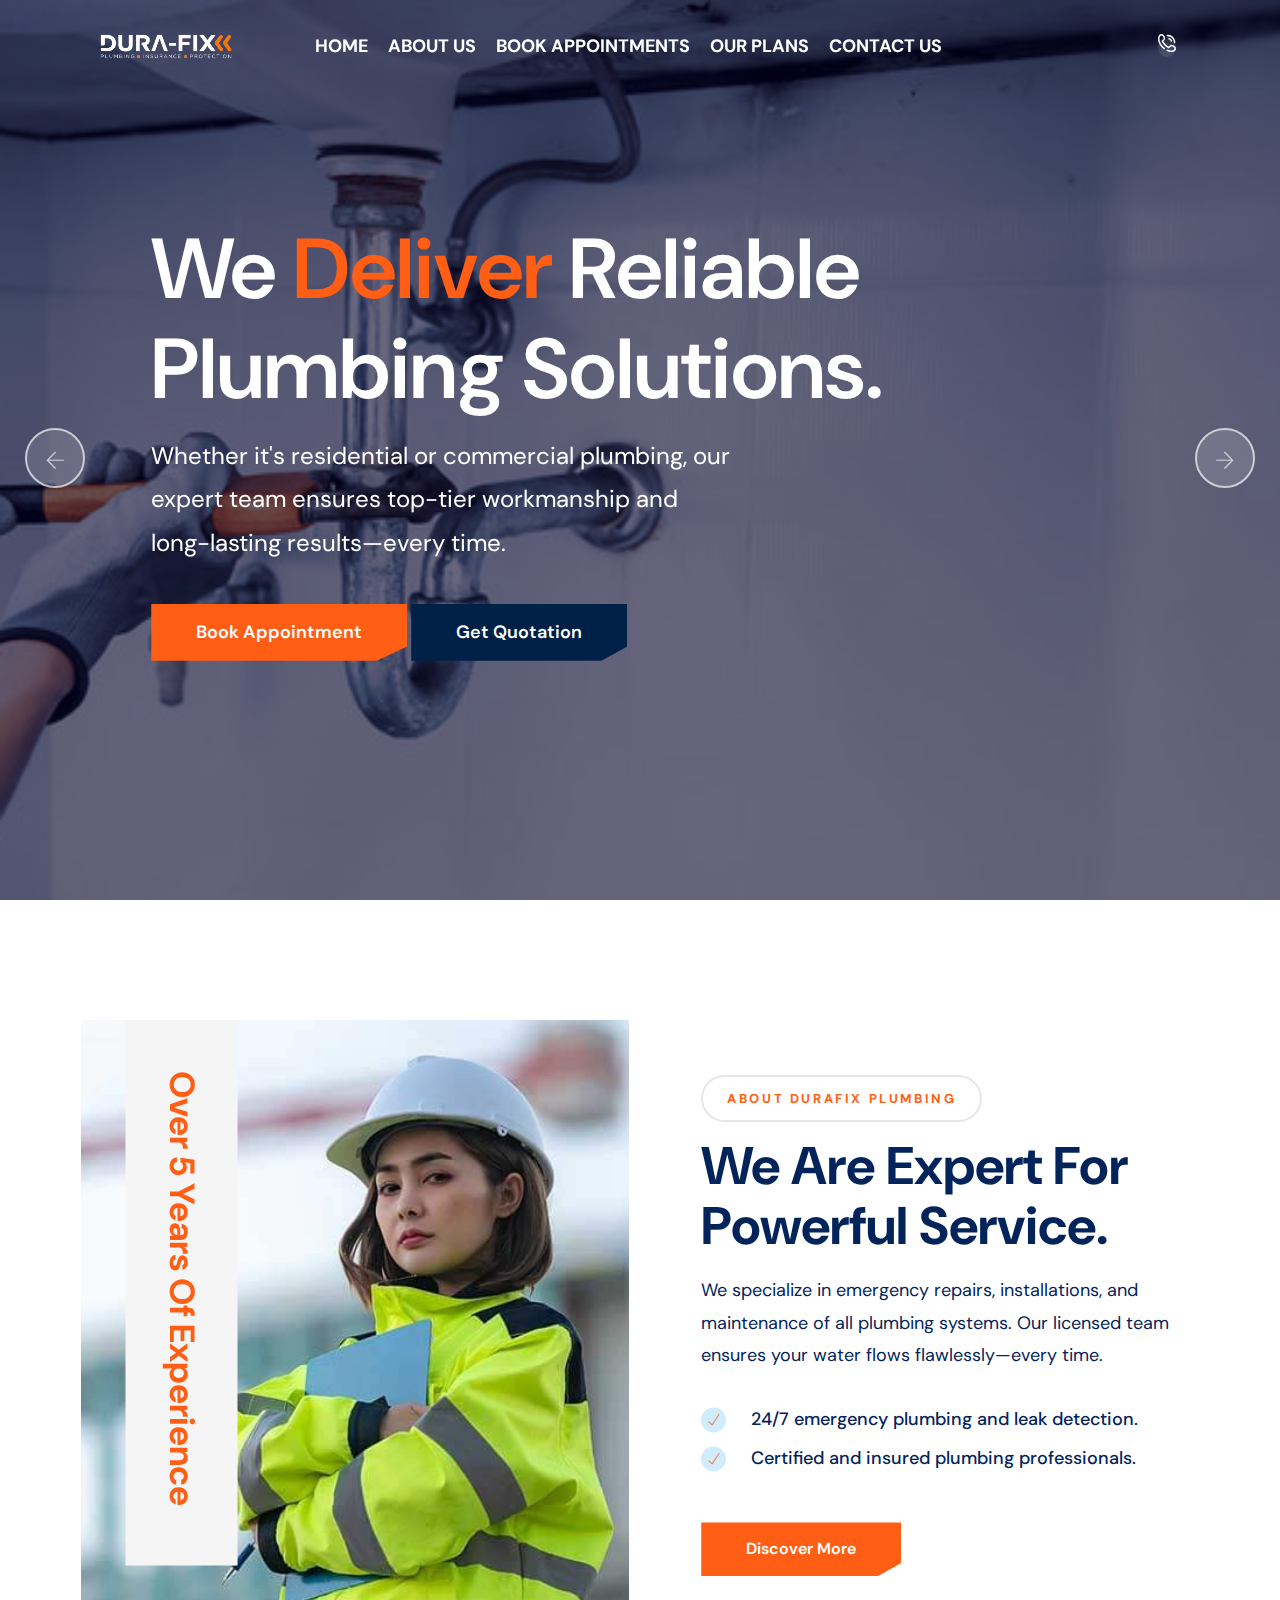
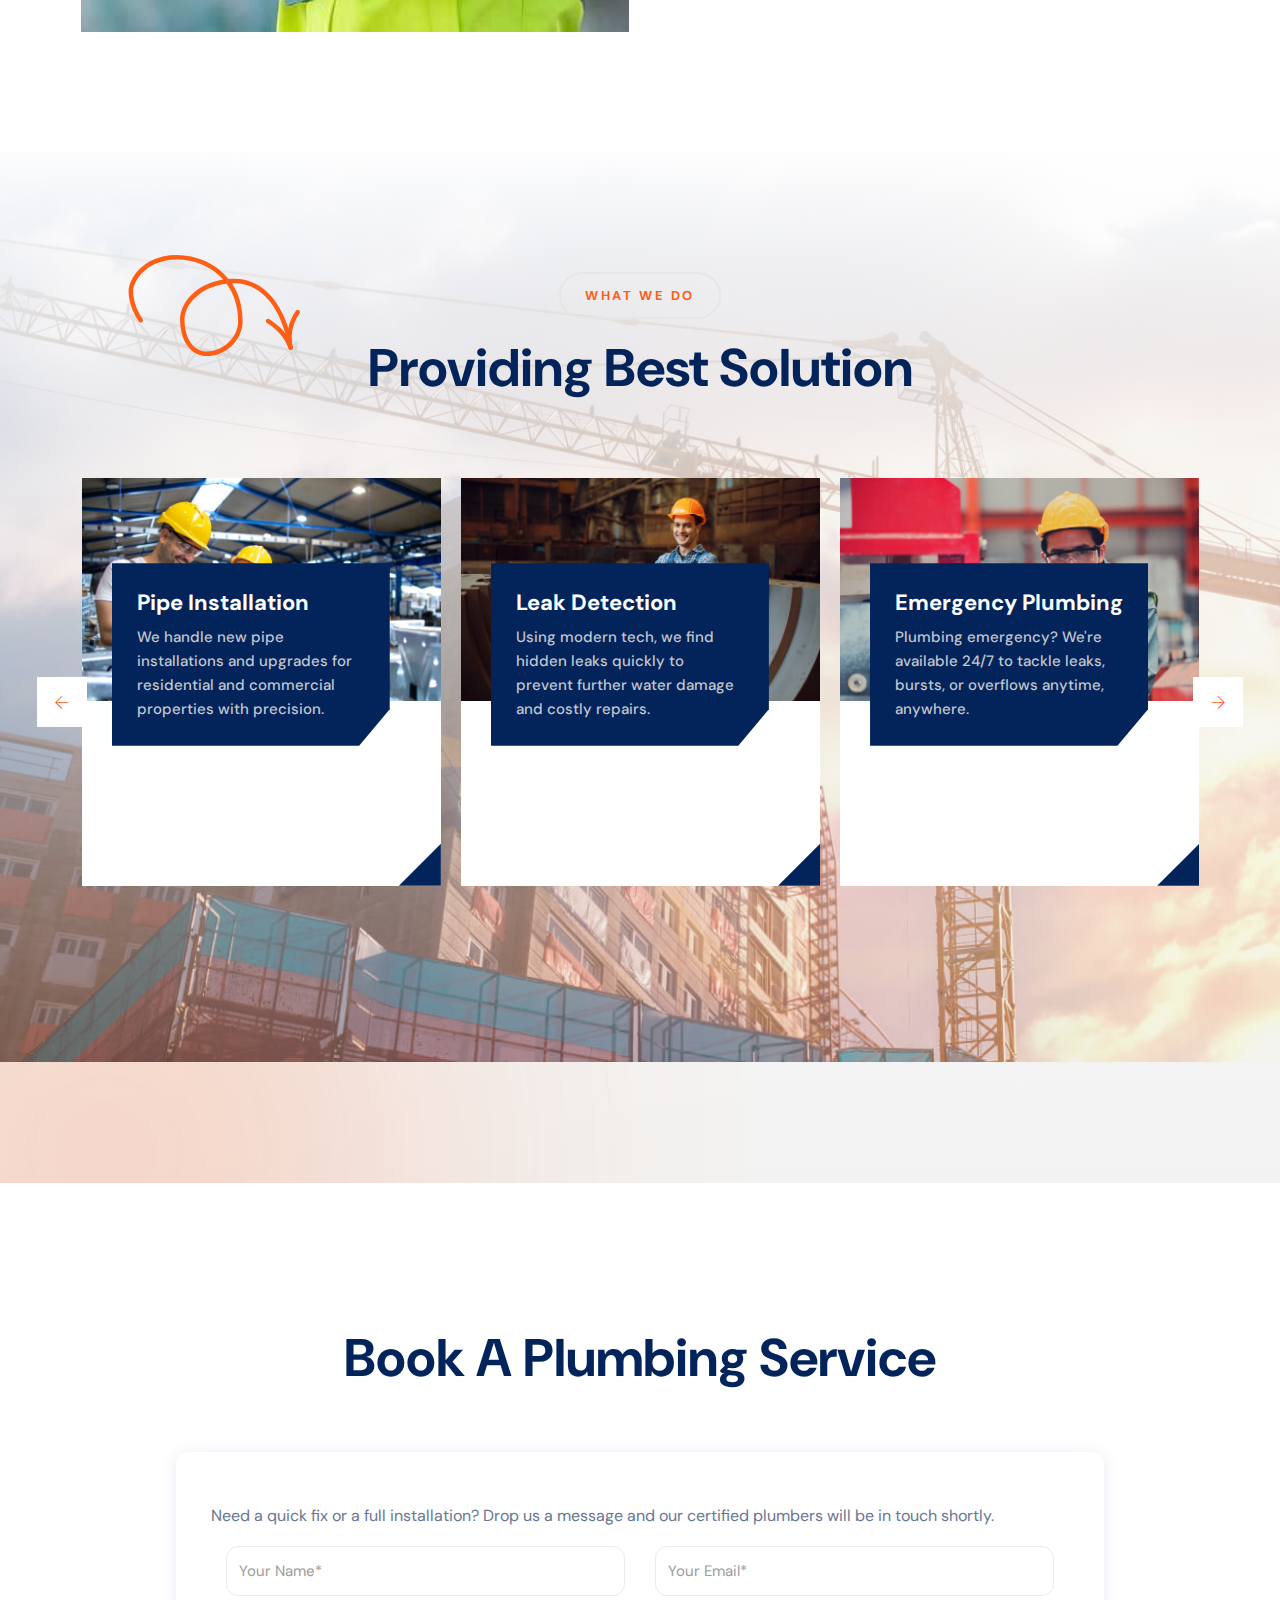
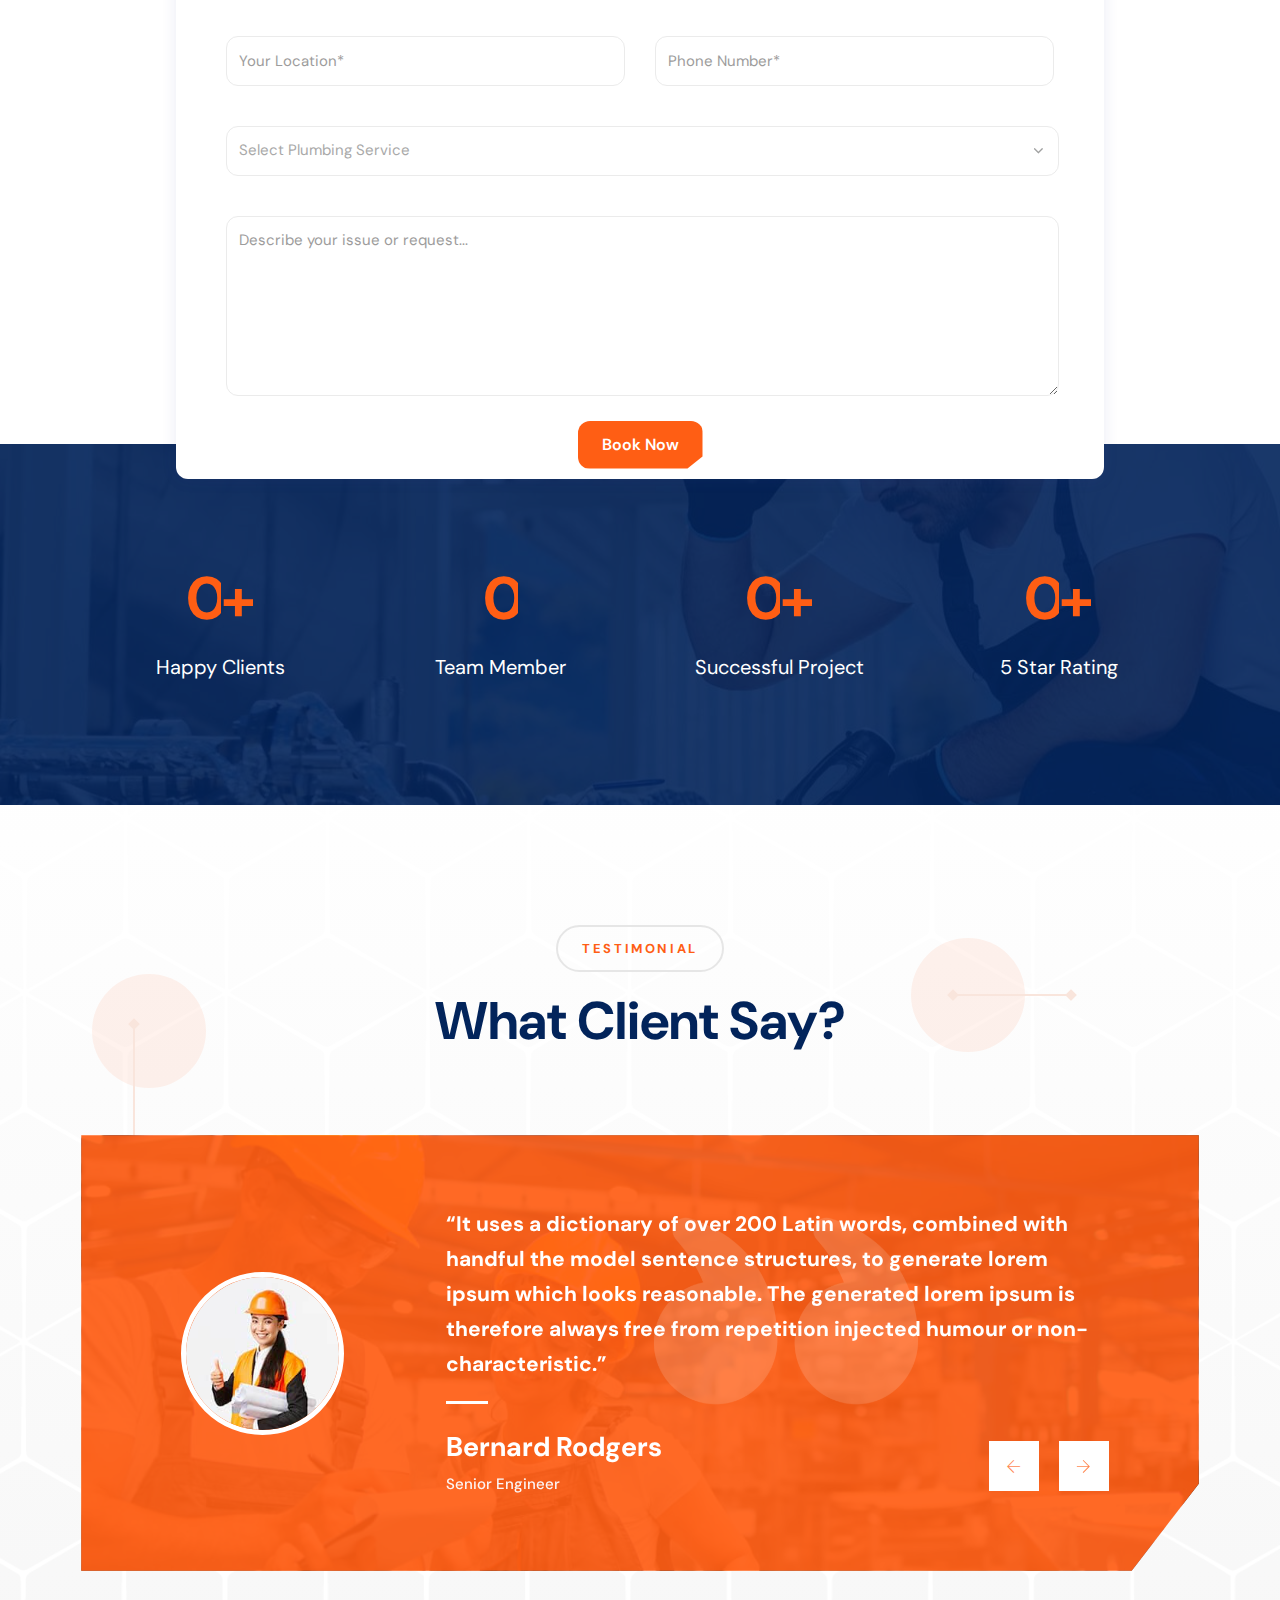
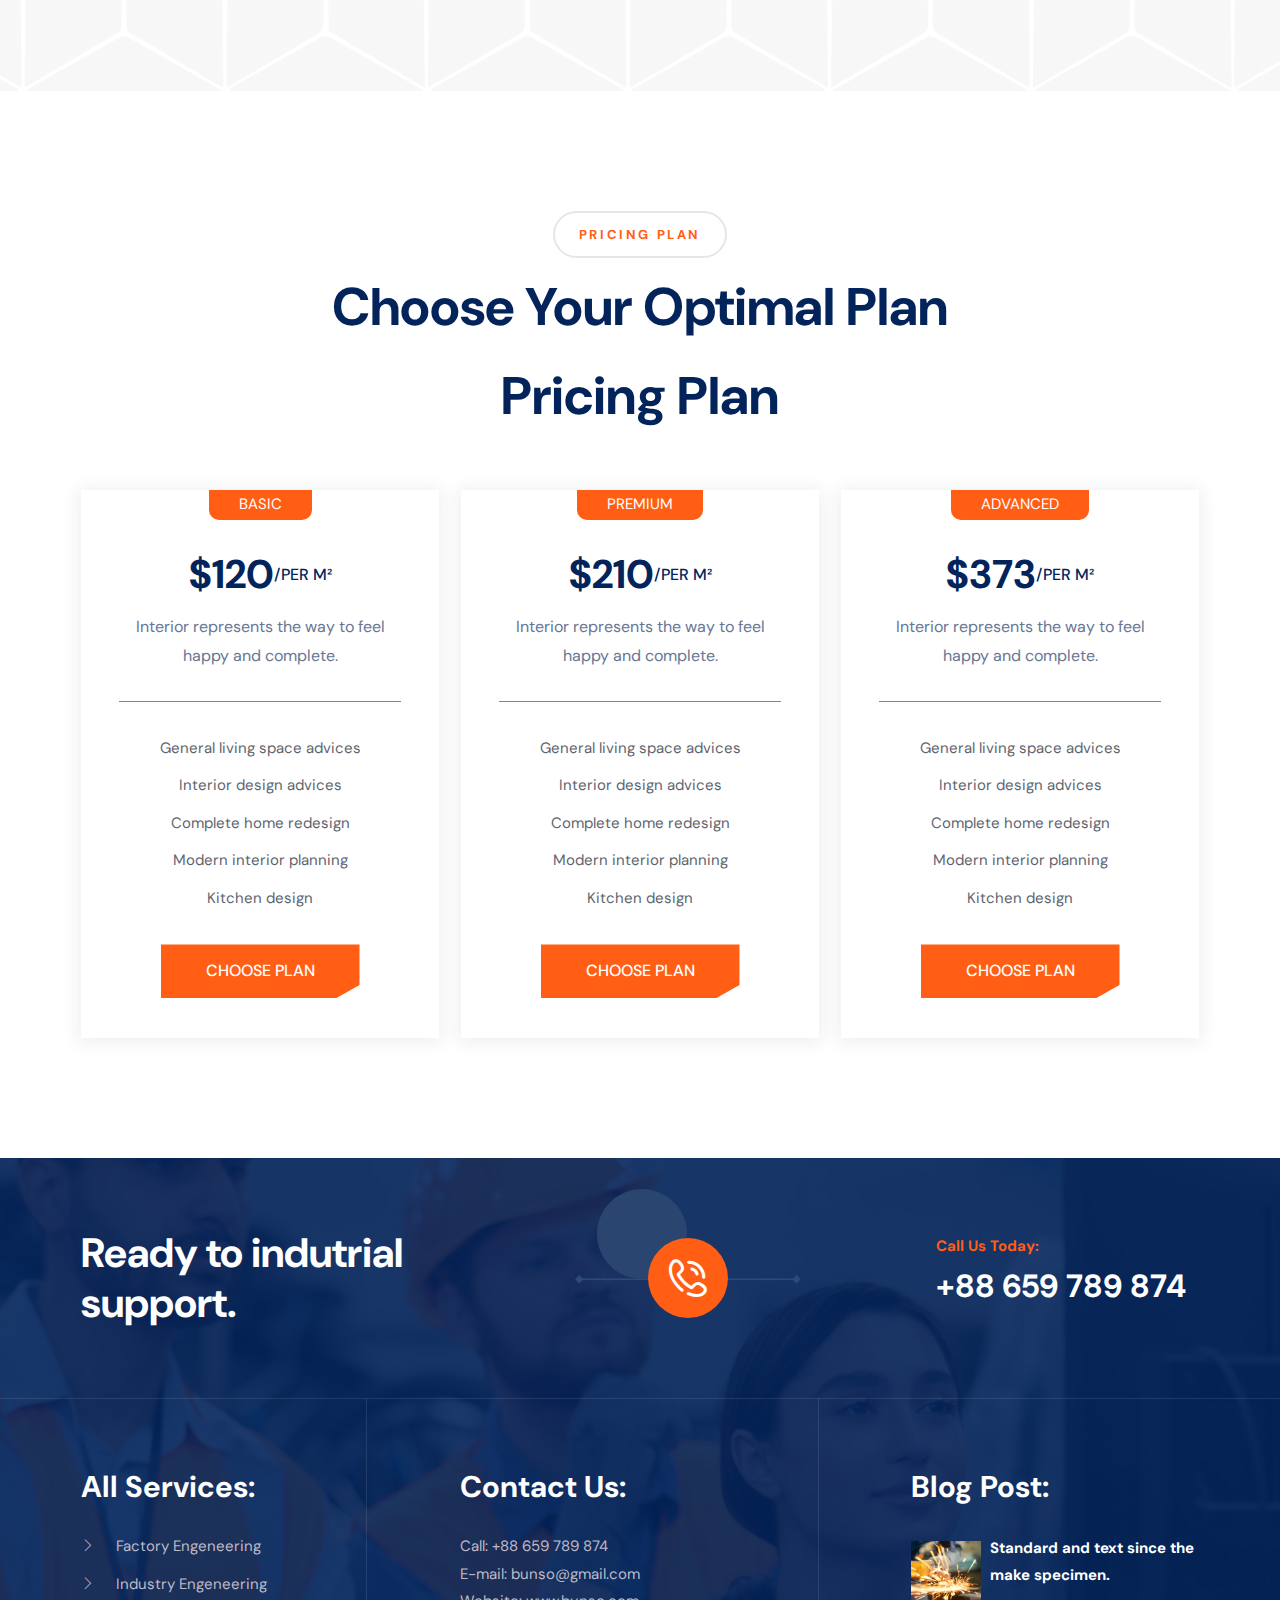
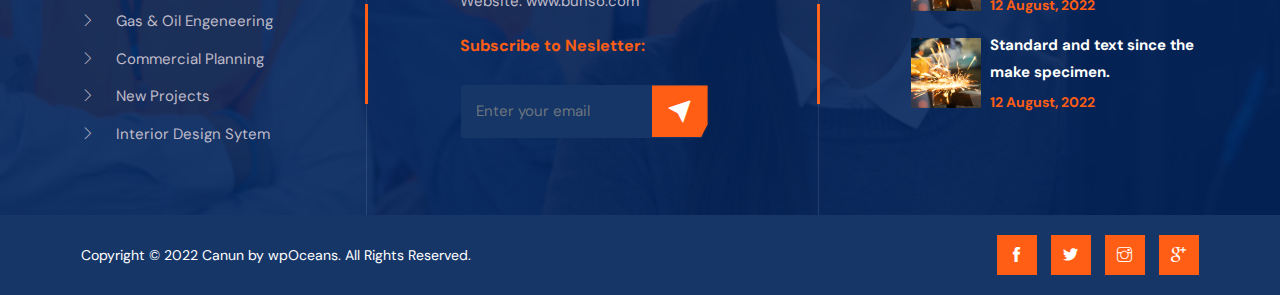
==== index.html @ bca5f7d3 "Ne" ====
<!DOCTYPE html>
<html lang="en">


<!-- Mirrored from wpocean.com/html/tf/bunso/pricing.html by HTTrack Website Copier/3.x [XR&CO'2014], Thu, 17 Apr 2025 06:41:29 GMT -->
<head>
    <meta charset="utf-8">
    <meta http-equiv="X-UA-Compatible" content="IE=edge">
    <meta name="viewport" content="width=device-width, initial-scale=1">
    <meta name="author" content="wpOceans">
    <link rel="shortcut icon" type="image/png" href="assets/images/favicon.png">
    <title>DURAFIX PLUMBING</title>
    <link href="assets/css/themify-icons.css" rel="stylesheet">
    <link href="assets/css/flaticon.css" rel="stylesheet">
    <link href="assets/css/bootstrap.min.css" rel="stylesheet">
    <link href="assets/css/animate.css" rel="stylesheet">
    <link href="assets/css/owl.carousel.css" rel="stylesheet">
    <link href="assets/css/owl.theme.css" rel="stylesheet">
    <link href="assets/css/slick.css" rel="stylesheet">
    <link href="assets/css/slick-theme.css" rel="stylesheet">
    <link href="assets/css/swiper.min.css" rel="stylesheet">
    <link href="assets/css/owl.transitions.css" rel="stylesheet">
    <link href="assets/css/jquery.fancybox.css" rel="stylesheet">
    <link href="assets/css/odometer-theme-default.css" rel="stylesheet">
    <link href="assets/sass/style.css" rel="stylesheet">
</head>

<style>



    @media (max-width: 991px) {
        /* Mobile Navigation Styling */
        .navbar-collapse.show,
        .navbar-collapse.collapsing {
            display: block !important;
            position: fixed;
            top: 0;
            left: 0;
            width: 300px;
            height: 100vh !important;
            background-color: #002147; /* Your dark blue color */
            z-index: 9999;
            transition: all 0.3s ease;
            padding: 60px 20px 20px;
            overflow-y: auto;
        }
        
        .navbar-collapse .nav {
            display: block !important;
            width: 100%;
        }
        
        .navbar-collapse .nav-item {
            margin: 10px 0;
            display: block;
            width: 100%;
        }
        
        .navbar-collapse .nav-link {
            color: #fff !important;
            font-size: 16px;
            padding: 10px 0;
            display: block;
            border-bottom: 1px solid rgba(255,255,255,0.1);
        }
        
        .menu-close {
            position: absolute;
            top: 20px;
            right: 20px;
            background: transparent;
            border: none;
            color: #fff;
            font-size: 20px;
            cursor: pointer;
        }
        
        .open-btn .icon-bar {
            background-color: #333;
            display: block;
            width: 22px;
            height: 2px;
            border-radius: 1px;
            margin: 4px 0;
            transition: all 0.3s ease;
        }
    }
    
    
    </style>
    
    <body>
    
        <!-- start page-wrapper -->
        <div class="page-wrapper">
            <!-- start preloader -->
            <div class="preloader">
                <div class="vertical-centered-box">
                    <div class="content">
                        <div class="loader-circle"></div>
                        <div class="loader-line-mask">
                            <div class="loader-line"></div>
                        </div>
                        <!-- <img src="assets/images/dura-logo.jpg" alt=""> -->
                    </div>
                </div>
            </div>






<header id="header">
    <div class="wpo-site-header wpo-header-style-2">
        <nav class="navigation navbar navbar-expand-lg navbar-light">
            <div class="container">
                <div class="row align-items-center">
                    <div class="col-lg-3 col-md-3 col-3 d-lg-none dl-block">
                        <div class="mobail-menu">
                            <button type="button" class="navbar-toggler open-btn">
                                <span class="sr-only">Toggle navigation</span>
                                <span class="icon-bar first-angle"></span>
                                <span class="icon-bar middle-angle"></span>
                                <span class="icon-bar last-angle"></span>
                            </button>
                        </div>
                    </div>
                    <div class="col-lg-2 col-md-6 col-6">
                        <div class="navbar-header">
                            <a class="navbar-brand logo" href="index.html"><img src="assets/images/dura-dark.png"
                                    alt=""></a>
                        </div>
                    </div>
                    <div class="col-lg-8 col-md-1 col-1">
                        <div id="navbar" class="collapse navbar-collapse navigation-holder">
                            <button class="menu-close"><i class="ti-close"></i></button>
                            <ul class="nav navbar-nav mb-2 mb-lg-0">
                                <li class="nav-item">
                                    <a class="nav-link" href="index.html">Home</a>
                                </li>
                                <li class="nav-item">
                                    <a class="nav-link" href="about.html">About Us</a>
                                </li>
                                <li class="nav-item">
                                    <a class="nav-link" href="booking.html">Book Appointments</a>
                                </li>
                                <li class="nav-item">
                                    <a class="nav-link" href="pricing.html">Our Plans</a>
                                </li>
                                <li class="nav-item">
                                    <a class="nav-link" href="contact.html">Contact Us</a>
                                </li>
                            </ul>
                        </div><!-- end of nav-collapse -->
                    </div>




                    
                    <div class="col-lg-2 col-md-2 col-2">
                        <div class="header-right">
                            <div class="header-search-form-wrapper">
                                <div class="cart-search-contact">
                                    <a href="contact.html"  class="search-toggle-btn "> <i class="fi flaticon-phone-call-1"></i> 
                                </a>
                                 
                                </div>
                            </div>
                            
                        </div>
                    </div> 
                </div>
            </div><!-- end of container -->
        </nav>
    </div>
</header>
<!-- end of header -->





        <!-- start of hero -->
        <section class="wpo-hero-slider wpo-hero-style-2">
            <div class="swiper-container">
                <div class="swiper-wrapper">
                    <div class="swiper-slide">
                        <div class="slide-inner slide-bg-image" data-background="assets/images/pipe.jpg">
                            <!-- <div class="gradient-overlay"></div> -->
                            <div class="container-fluid">
                                <div class="slide-content">
                                    <div data-swiper-parallax="300" class="slide-title">
                                        <h2>We <span>Deliver</span> Reliable Plumbing Solutions.</h2>
                                    </div>
                                    <div data-swiper-parallax="400" class="slide-title-sub">
                                        <p>Whether it's residential or commercial plumbing, our expert team ensures top-tier workmanship and long-lasting results—every time.</p>
                                    </div>
                                    <div class="clearfix"></div>
                                    <div data-swiper-parallax="500" class="slide-btns">
                                        <a href="booking.html" class="theme-btn">Book Appointment</a>
                                        <a href="pricing.html" class="theme-btn" style="background-color: #002147;">Get Quotation</a>
                                    </div>
                                </div>
                            </div>
                        </div> <!-- end slide-inner -->
                    </div> <!-- end swiper-slide -->

                    <div class="swiper-slide">
                        <div class="slide-inner slide-bg-image" data-background="assets/images/slider/slide-4.jpg">
                            <!-- <div class="gradient-overlay"></div> -->
                            <div class="container-fluid">
                                <div class="slide-content">
                                    <div data-swiper-parallax="300" class="slide-title">
                                        <h2>We <span>fix</span> Your Plumbing Right—First Time.</h2>
                                    </div>
                                    <div data-swiper-parallax="400" class="slide-title-sub">
                                        <p>From leaky pipes to full installations, we deliver fast, reliable, and professional plumbing solutions for homes and businesses.</p>
                                    </div>
                                    <div class="clearfix"></div>
                                    <div data-swiper-parallax="500" class="slide-btns">
                                        <a href="booking.html" class="theme-btn">Book Appointment</a>
                                        <a href="pricing.html" class="theme-btn" style="background-color: #002147;">Get Quotation</a>                                    </div>
                                </div>
                            </div>
                            
                        </div> <!-- end slide-inner -->
                    </div> <!-- end swiper-slide -->
                </div>
                <!-- end swiper-wrapper -->

                <!-- swipper controls -->
                <div class="swiper-pagination"></div>
                <div class="swiper-button-next"></div>
                <div class="swiper-button-prev"></div>
            </div>
        </section>
        <!-- end of hero slider -->

        <!-- start of wpo-about-section-s2 -->
        <section class="wpo-about-section-s2 section-padding">
            <div class="container">
                <div class="row align-items-center">
                    <div class="col-lg-6">
                        <div class="about-img">
                            <img src="assets/images/about/about-s2.jpg" alt="">
                            <div class="images-text">
                                <h3>Over 5 Years Of Experience</h3>
                            </div>
                        </div>
                    </div>
                    <div class="col-lg-6">
                        <div class="about-content">
                            <div class="wpo-section-title">
                                <span>ABOUT DURAFIX PLUMBING</span>
                                <h2>We Are Expert
                                    For Powerful
                                    Service.</h2>
                            </div>
                            <div class="wpo-about-text">
                                <p>We specialize in emergency repairs, installations, and maintenance of all plumbing systems. Our licensed team ensures your water flows flawlessly—every time.</p>

                              
                                <ul>
                                    <li>24/7 emergency plumbing and leak detection.</li>
                                    <li>Certified and insured plumbing professionals.</li>
                                </ul>
                                <a class="theme-btn color-9" href="about.html">Discover More</a>
                            </div>
                        </div>
                    </div>
                </div>
            </div>
        </section>
        <!-- end of wpo-about-section-s2 -->

        <!-- start wpo-service-section -->
        <section class="wpo-service-section section-padding">
            <div class="shape-1">
                <img src="assets/images/service/service-shape.svg" alt="">
            </div>
            <div class="wpo-service-bg">
                <img src="assets/images/service/service-bg.jpg" alt="">
            </div>
            <div class="container">
                <div class="row justify-content-center">
                    <div class="col col-lg-8 col-12">
                        <div class="wpo-section-title">
                            <span>WHAT WE DO</span>
                            <h2>Providing Best Solution</h2>
                        </div>
                    </div>
                </div>
                <div class="wpo-service-wrap">
                    <div class="wpo-service-slider owl-carousel">
                        <div class="grid">
                            <div class="wpo-service-item">
                                <div class="wpo-service-image">
                                    <img src="assets/images/service/1.jpg" alt="">
                                </div>
                                <div class="wpo-service-content">
                                    <div class="service-content-single">
                                        <h2>Pipe Installation</h2>
                                        <span>We handle new pipe installations and upgrades for residential and commercial properties with precision.</span>
                                    </div>

                                </div>
                            </div>
                        </div>
                        <div class="grid">
                            <div class="wpo-service-item">
                                <div class="wpo-service-image">
                                    <img src="assets/images/service/2.jpg" alt="">
                                </div>
                                <div class="wpo-service-content">
                                    <div class="service-content-single">
                                        <h2>Leak Detection</h2>
                                        <span>Using modern tech, we find hidden leaks quickly to prevent further water damage and costly repairs.</span>
                                    </div>

                                </div>
                            </div>
                        </div>
                        <div class="grid">
                            <div class="wpo-service-item">
                                <div class="wpo-service-image">
                                    <img src="assets/images/service/3.jpg" alt="">
                                </div>
                                <div class="wpo-service-content">
                                    <div class="service-content-single">
                                        <h2>Emergency Plumbing</h2>
                                        <span>Plumbing emergency? We're available 24/7 to tackle leaks, bursts, or overflows anytime, anywhere.</span>
                                    </div>

                                </div>
                            </div>
                        </div>
                        <div class="grid">
                            <div class="wpo-service-item">
                                <div class="wpo-service-image">
                                    <img src="assets/images/service/2.jpg" alt="">
                                </div>
                                <div class="wpo-service-content">
                                    <div class="service-content-single">
                                        <h2>Civil Engineering</h2>
                                        <span>The industry standard text and
                                            since took to make</span>
                                    </div>
                                    <a href="service-single.html" class="theme-btn-s2">Details <i
                                            class="ti-arrow-right"></i></a>
                                </div>
                            </div>
                        </div>
                        <div class="grid">
                            <div class="wpo-service-item">
                                <div class="wpo-service-image">
                                    <img src="assets/images/service/1.jpg" alt="">
                                </div>
                                <div class="wpo-service-content">
                                    <div class="service-content-single">
                                        <h2>Auto Engineering</h2>
                                        <span>The industry standard text and
                                            since took to make</span>
                                    </div>
                                    <a href="service-single.html" class="theme-btn-s2">Details <i
                                            class="ti-arrow-right"></i></a>
                                </div>
                            </div>
                        </div>
                        <div class="grid">
                            <div class="wpo-service-item">
                                <div class="wpo-service-image">
                                    <img src="assets/images/service/1.jpg" alt="">
                                </div>
                                <div class="wpo-service-content">
                                    <div class="service-content-single">
                                        <h2>Auto Engineering</h2>
                                        <span>The industry standard text and
                                            since took to make</span>
                                    </div>
                                    <a href="service-single.html" class="theme-btn-s2">Details <i
                                            class="ti-arrow-right"></i></a>
                                </div>
                            </div>
                        </div>
                    </div>
                </div>
            </div>
            <div class="shape-2">
                <svg width="745" height="687" viewBox="0 0 745 687" fill="none">
                    <g filter="url(#filter0_f_2_3944)">
                        <circle cx="105" cy="657" r="157" />
                    </g>
                    <defs>
                        <filter id="filter0_f_2_3944" x="-552" y="0" width="1314" height="1314"
                            filterUnits="userSpaceOnUse" color-interpolation-filters="sRGB">
                            <feFlood flood-opacity="0" result="BackgroundImageFix" />
                            <feBlend mode="normal" in="SourceGraphic" in2="BackgroundImageFix" result="shape" />
                            <feGaussianBlur stdDeviation="250" result="effect1_foregroundBlur_2_394" />
                        </filter>
                    </defs>
                </svg>

            </div>
        </section>
        <!-- end wpo-service-section -->














         <!-- start wpo-contact-pg-section -->
 <section class="wpo-contact-pg-section section-padding">
    <div class="container">
        <div class="row">
            <div class="col col-lg-10 offset-lg-1">

                <div class="row justify-content-center">
                    <div class="col col-lg-8 col-12">
                        <div class="wpo-section-title">
                            <h2>Book a Plumbing Service</h2>

                        </div>
                    </div>
                </div>
                

     
                <div class="wpo-contact-form-area" style="border-radius: 12px;">
                    <form method="post" class="contact-validation-activ" id="contact-form-mai" action="https://formsubmit.co/assignysite@gmail.com" >

                        <p>Need a quick fix or a full installation? Drop us a message and our certified plumbers will be in touch shortly.</p>

                        <input type="hidden" name="_captcha" value="false">

                        <div>
                            <input type="text" class="form-control" name="name" id="name" placeholder="Your Name*" style="border-radius: 12px; padding: 12px; margin-bottom: 15px;">
                        </div>
                        <div>
                            <input type="email" class="form-control" name="email" id="email" placeholder="Your Email*" style="border-radius: 12px; padding: 12px; margin-bottom: 15px;">
                        </div>
                        <div>
                            <input type="text" class="form-control" name="location" id="location" placeholder="Your Location*" style="border-radius: 12px; padding: 12px; margin-bottom: 15px;">
                        </div>
                        <div>
                            <input type="text" class="form-control" name="phone" id="phone" placeholder="Phone Number*" style="border-radius: 12px; padding: 12px; margin-bottom: 15px;">
                        </div>

                        <!-- Optional: Plumbing service types -->
                        <div class="fullwidth">
                            <select name="service" class="form-control" style="border-radius: 12px; padding: 12px; margin-bottom: 15px;">
                                <option disabled selected>Select Plumbing Service</option>
                                <option>Leak Detection & Repair</option>
                                <option>Drain Cleaning</option>
                                <option>Toilet & Faucet Installation</option>
                                <option>Water Heater Services</option>
                                <option>Emergency Plumbing</option>
                            </select>
                        </div>

                        <div class="fullwidth">
                            <textarea class="form-control" name="note" id="note" placeholder="Describe your issue or request..." style="border-radius: 12px; padding: 12px; min-height: 150px; margin-bottom: 15px;"></textarea>
                        </div>

                        <div class="submit-area">
                            <button type="submit" class="theme-btn" style="border-radius: 12px; padding: 12px 24px;">Book Now</button>
                        </div>
                    </form>
                </div>

            </div>
        </div>
    </div>
</section> <br> <br><br> <br>
<!-- end wpo-contact-pg-section -->





        <!-- start wpo-fun-fact-section -->
        <section class="wpo-fun-fact-section section-padding">
            <div class="container">
                <div class="row">
                    <div class="col col-xs-12">
                        <div class="wpo-fun-fact-grids clearfix">
                            <div class="grid">
                                <div class="info">
                                    <h3><span class="odometer" data-count="200">00</span>+</h3>
                                    <p>Happy Clients</p>
                                </div>
                            </div>
                            <div class="grid">
                                <div class="info">
                                    <h3><span class="odometer" data-count="35">00</span></h3>
                                    <p>Team Member</p>
                                </div>
                            </div>
                            <div class="grid">
                                <div class="info">
                                    <h3><span class="odometer" data-count="321">00</span>+</h3>
                                    <p>Successful Project</p>
                                </div>
                            </div>
                            <div class="grid">
                                <div class="info">
                                    <h3><span class="odometer" data-count="210">00</span>+</h3>
                                    <p>5 Star Rating</p>
                                </div>
                            </div>
                        </div>
                    </div>
                </div>
            </div>
        </section>
        <!-- end wpo-fun-fact-section -->

        <!-- start wpo-testimonial-section -->
        <section class="wpo-testimonial-section section-padding">
            <div class="wpo-testimonial-bg">
                <img src="assets/images/testimonial/bg-shape.png" alt="">
            </div>
            <div class="shape-1">
                <span></span>
                <img src="assets/images/testimonial/shape-1.png" alt="">
            </div>
            <div class="container">
                <div class="row justify-content-center">
                    <div class="col col-lg-8 col-12">
                        <div class="wpo-section-title">
                            <span>TESTIMONIAl</span>
                            <h2>What Client Say?</h2>
                        </div>
                    </div>
                </div>
                <div class="wpo-testimonial-wrap">
                    <div class="row align-items-center">
                        <div class="col-lg-3">
                            <div class="wpo-testimonial-laft">
                                <ul class="slider-for">
                                    <li>
                                        <img src="assets/images/testimonial/1.jpg" alt="">
                                    </li>
                                    <li>
                                        <img src="assets/images/testimonial/2.jpg" alt="">
                                    </li>
                                    <li>
                                        <img src="assets/images/testimonial/3.jpg" alt="">
                                    </li>
                                </ul>
                            </div>
                        </div>
                        <div class="col-lg-9">
                            <div class="wpo-testimonial-right slider-nav">
                                <div class="wpo-testimonial-content">
                                    <div class="shape">
                                        <img src="assets/images/testimonial/shape.svg" alt="">
                                    </div>
                                    <p>“It uses a dictionary of over 200 Latin words, combined with
                                        handful the model sentence structures, to generate lorem ipsum which looks
                                        reasonable.
                                        The generated lorem ipsum is therefore always free from repetition injected
                                        humour or
                                        non-characteristic.”</p>
                                    <h2>Bernard Rodgers</h2>
                                    <span>Senior Engineer</span>
                                </div>
                                <div class="wpo-testimonial-content">
                                    <div class="shape">
                                        <img src="assets/images/testimonial/shape.svg" alt="">
                                    </div>
                                    <p>“It uses a dictionary of over 200 Latin words, combined with
                                        handful the model sentence structures, to generate lorem ipsum which looks
                                        reasonable.
                                        The generated lorem ipsum is therefore always free from repetition injected
                                        humour or
                                        non-characteristic.”</p>
                                    <h2>Bernard Rodgers</h2>
                                    <span>Senior Engineer</span>
                                </div>
                                <div class="wpo-testimonial-content">
                                    <div class="shape">
                                        <img src="assets/images/testimonial/shape.svg" alt="">
                                    </div>
                                    <p>“It uses a dictionary of over 200 Latin words, combined with
                                        handful the model sentence structures, to generate lorem ipsum which looks
                                        reasonable.
                                        The generated lorem ipsum is therefore always free from repetition injected
                                        humour or
                                        non-characteristic.”</p>
                                    <h2>Bernard Rodgers</h2>
                                    <span>Senior Engineer</span>
                                </div>
                            </div>
                        </div>
                    </div>
                </div>
            </div>
            <div class="shape-2">
                <span></span>
                <img src="assets/images/testimonial/shape-2.png" alt="">
            </div>
        </section>
        <!-- end wpo-testimonial-section -->



                <!-- start wpo-pricing-section -->
                <section class="wpo-pricing-section section-padding">
                    <div class="container">
                        <div class="row align-items-center">
                            <div class="wpo-section-title">
                                <span>Pricing Plan</span>
                                <h2>Choose Your Optimal Plan</h2>
                                <div class="invisible-text">
                                    <h2>Pricing Plan</h2>
                                </div>
                            </div>
                        </div>
                        <div class="wpo-pricing-wrap">
                            <div class="row">
                                <div class="col col-lg-4 col-md-6 col-12">
                                    <div class="wpo-pricing-item">
                                        <div class="wpo-pricing-top">
                                            <div class="pricing-thumb">
                                                <span>Basic</span>
                                            </div>
                                            <div class="wpo-pricing-text">
                                                <h2>$120<span>/per m²</span></h2>
                                                <p>Interior represents the way to feel
                                                    happy and complete.</p>
                                            </div>
                                        </div>
                                        <div class="wpo-pricing-bottom">
                                            <div class="wpo-pricing-bottom-text">
                                                <ul>
                                                    <li>General living space advices</li>
                                                    <li>Interior design advices</li>
                                                    <li>Complete home redesign</li>
                                                    <li>Modern interior planning</li>
                                                    <li>Kitchen design</li>
                                                </ul>
                                                <a href="pricing.html" class="theme-btn">CHOOSE PLAN</a>
                                            </div>
                                        </div>
                                    </div>
                                </div>
                                <div class="col col-lg-4 col-md-6 col-12">
                                    <div class="wpo-pricing-item">
                                        <div class="wpo-pricing-top">
                                            <div class="pricing-thumb">
                                                <span>Premium</span>
                                            </div>
                                            <div class="wpo-pricing-text">
                                                <h2>$210<span>/per m²</span></h2>
                                                <p>Interior represents the way to feel
                                                    happy and complete.</p>
                                            </div>
                                        </div>
                                        <div class="wpo-pricing-bottom">
                                            <div class="wpo-pricing-bottom-text">
                                                <ul>
                                                    <li>General living space advices</li>
                                                    <li>Interior design advices</li>
                                                    <li>Complete home redesign</li>
                                                    <li>Modern interior planning</li>
                                                    <li>Kitchen design</li>
                                                </ul>
                                                <a href="pricing.html" class="theme-btn">CHOOSE PLAN</a>
                                            </div>
                                        </div>
                                    </div>
                                </div>
                                <div class="col col-lg-4 col-md-6 col-12">
                                    <div class="wpo-pricing-item">
                                        <div class="wpo-pricing-top">
                                            <div class="pricing-thumb">
                                                <span>Advanced</span>
                                            </div>
                                            <div class="wpo-pricing-text">
                                                <h2>$373<span>/per m²</span></h2>
                                                <p>Interior represents the way to feel
                                                    happy and complete.</p>
                                            </div>
                                        </div>
                                        <div class="wpo-pricing-bottom">
                                            <div class="wpo-pricing-bottom-text">
                                                <ul>
                                                    <li>General living space advices</li>
                                                    <li>Interior design advices</li>
                                                    <li>Complete home redesign</li>
                                                    <li>Modern interior planning</li>
                                                    <li>Kitchen design</li>
                                                </ul>
                                                <a href="pricing.html" class="theme-btn" >CHOOSE PLAN</a>
                                            </div>
                                        </div>
                                    </div>
                                </div>
                            </div>
                        </div>
        
                    </div> <!-- end container -->
                </section>
                <!-- end wpo-pricing-section -->



        <!-- start of wpo-site-footer-section -->
        <footer class="wpo-site-footer">
            <div class="footer-bg">
                <img src="assets/images/footer-bg.jpg" alt="">
            </div>

            <div class="wpo-support-section">
                <div class="container">
                    <div class="row align-items-center justify-content-center">
                        <div class="col-lg-4">
                            <div class="wpo-support-title">
                                <h2>Ready to
                                    indutrial support.</h2>
                            </div>
                        </div>
                        <div class="col-lg-5">
                            <div class="wpo-support-icon">
                                <a href="tel:+88659789874" class="support">
                                    <div class="shape">
                                        <i class="fi flaticon-phone-call-1"></i>
                                    </div>
                                </a>
                                <div class="shape-1">
                                    <img src="assets/images/sappot-shape.svg" alt="">
                                </div>
                            </div>
                        </div>
                        <div class="col-lg-3">
                            <div class="wpo-support-munber">
                                <span>Call Us Today:</span>
                                <p>+88 659 789 874</p>
                            </div>
                        </div>
                    </div>
                </div>
            </div>
            <div class="wpo-upper-footer">
                <div class="container">
                    <div class="row">
                        <div class="col col-lg-3 col-md-6 col-sm-12 col-12">
                            <div class="widget link-widget">
                                <div class="widget-title">
                                    <h3>All Services:</h3>
                                </div>
                                <ul>
                                    <li><a href="service-single.html"><i class="ti-angle-right"></i> Factory
                                            Engeneering</a></li>
                                    <li><a href="service-single.html"><i class="ti-angle-right"></i> Industry
                                            Engeneering</a></li>
                                    <li><a href="service-single.html"><i class="ti-angle-right"></i> Gas & Oil
                                            Engeneering</a></li>
                                    <li><a href="service-single.html"><i class="ti-angle-right"></i> Commercial
                                            Planning</a></li>
                                    <li><a href="service-single.html"><i class="ti-angle-right"></i> New Projects</a>
                                    </li>
                                    <li><a href="service-single.html"><i class="ti-angle-right"></i> Interior Design
                                            Sytem</a></li>
                                </ul>
                            </div>
                        </div>
                        <div class="col col-lg-5 col-md-6 col-sm-12 col-12">
                            <div class="widget contact-widget">
                                <div class="shape-1"></div>
                                <div class="shape-2"></div>
                                <div class="widget-title">
                                    <h3>Contact Us:</h3>
                                </div>
                                <ul>
                                    <li>Call: +88 659 789 874</li>
                                    <li>E-mail: bunso@gmail.com</li>
                                    <li>Website: www.bunso.com</li>
                                </ul>
                                <h4>Subscribe to Nesletter:</h4>
                                <form>
                                    <div class="input-1">
                                        <input type="email" class="form-control" placeholder="Enter your email"
                                            required="">
                                    </div>
                                    <div class="submit clearfix">
                                        <button type="submit"><i class="fa flaticon-send"
                                                aria-hidden="true"></i></button>
                                    </div>
                                </form>
                            </div>
                        </div>
                        <div class="col col-lg-4 col-md-6 col-sm-12 col-12">
                            <div class="widget blog-widget">
                                <div class="widget-title">
                                    <h3>Blog Post:</h3>
                                </div>
                                <ul>
                                    <li>
                                        <div class="image">
                                            <img src="assets/images/news/img-01.jpg" alt="">
                                        </div>
                                        <div class="text">
                                            <p><a href="blog-single.html">Standard and text since the make specimen.</a>
                                            </p>
                                            <span>12 August, 2022</span>
                                        </div>
                                    </li>
                                    <li>
                                        <div class="image">
                                            <img src="assets/images/news/img-01.jpg" alt="">
                                        </div>
                                        <div class="text">
                                            <p><a href="blog-single.html">Standard and text since the make specimen.</a>
                                            </p>
                                            <span>12 August, 2022</span>
                                        </div>
                                    </li>
                                </ul>
                            </div>
                        </div>
                    </div>
                </div> <!-- end container -->
            </div>
            <div class="wpo-lower-footer">
                <div class="container">
                    <div class="row align-items-center">
                        <div class="col col-lg-6 col-12">
                            <p class="copyright"> Copyright &copy; 2022 Canun by <a href="index-2.html">wpOceans</a>. All
                                Rights Reserved.</p>
                        </div>
                        <div class="col col-lg-6 col-12">
                            <div class="social-widget">
                                <ul>
                                    <li>
                                        <a href="#">
                                            <i class="ti-facebook"></i>
                                        </a>
                                    </li>
                                    <li>
                                        <a href="#">
                                            <i class="ti-twitter-alt"></i>
                                        </a>
                                    </li>
                                    <li>
                                        <a href="#">
                                            <i class="ti-instagram"></i>
                                        </a>
                                    </li>
                                    <li>
                                        <a href="#">
                                            <i class="ti-google"></i>
                                        </a>
                                    </li>
                                </ul>
                            </div>
                        </div>
                    </div>
                </div>
            </div>
        </footer>
        <!-- end of wpo-site-footer-section -->


    </div>
    <!-- end of page-wrapper -->

    <!-- All JavaScript files
    ================================================== -->
    <script src="assets/js/jquery.min.js"></script>
    <script src="assets/js/bootstrap.bundle.min.js"></script>
    <!-- Plugins for this template -->
    <script src="assets/js/modernizr.custom.js"></script>
    <script src="assets/js/jquery.dlmenu.js"></script>
    <script src="assets/js/jquery-plugin-collection.js"></script>
    <!-- Custom script for this template -->
    <script src="assets/js/script.js"></script>
</body>


<!-- Mirrored from wpocean.com/html/tf/bunso/index-4.html by HTTrack Website Copier/3.x [XR&CO'2014], Thu, 17 Apr 2025 06:41:11 GMT -->
</html>
---- assets/css/themify-icons.css ----
@font-face {
	font-family: 'themify';
	src:url('../fonts/themify9f24.eot?-fvbane');
	src:url('../fonts/themifyd41d.eot?#iefix-fvbane') format('embedded-opentype'),
		url('../fonts/themify9f24.woff?-fvbane') format('woff'),
		url('../fonts/themify9f24.ttf?-fvbane') format('truetype'),
		url('../fonts/themify9f24.svg?-fvbane#themify') format('svg');
	font-weight: normal;
	font-style: normal;
}

[class^="ti-"], [class*=" ti-"] {
	font-family: 'themify';
	speak: none;
	font-style: normal;
	font-weight: normal;
	font-variant: normal;
	text-transform: none;
	line-height: 1;

	/* Better Font Rendering =========== */
	-webkit-font-smoothing: antialiased;
	-moz-osx-font-smoothing: grayscale;
}

.ti-wand:before {
	content: "\e600";
}
.ti-volume:before {
	content: "\e601";
}
.ti-user:before {
	content: "\e602";
}
.ti-unlock:before {
	content: "\e603";
}
.ti-unlink:before {
	content: "\e604";
}
.ti-trash:before {
	content: "\e605";
}
.ti-thought:before {
	content: "\e606";
}
.ti-target:before {
	content: "\e607";
}
.ti-tag:before {
	content: "\e608";
}
.ti-tablet:before {
	content: "\e609";
}
.ti-star:before {
	content: "\e60a";
}
.ti-spray:before {
	content: "\e60b";
}
.ti-signal:before {
	content: "\e60c";
}
.ti-shopping-cart:before {
	content: "\e60d";
}
.ti-shopping-cart-full:before {
	content: "\e60e";
}
.ti-settings:before {
	content: "\e60f";
}
.ti-search:before {
	content: "\e610";
}
.ti-zoom-in:before {
	content: "\e611";
}
.ti-zoom-out:before {
	content: "\e612";
}
.ti-cut:before {
	content: "\e613";
}
.ti-ruler:before {
	content: "\e614";
}
.ti-ruler-pencil:before {
	content: "\e615";
}
.ti-ruler-alt:before {
	content: "\e616";
}
.ti-bookmark:before {
	content: "\e617";
}
.ti-bookmark-alt:before {
	content: "\e618";
}
.ti-reload:before {
	content: "\e619";
}
.ti-plus:before {
	content: "\e61a";
}
.ti-pin:before {
	content: "\e61b";
}
.ti-pencil:before {
	content: "\e61c";
}
.ti-pencil-alt:before {
	content: "\e61d";
}
.ti-paint-roller:before {
	content: "\e61e";
}
.ti-paint-bucket:before {
	content: "\e61f";
}
.ti-na:before {
	content: "\e620";
}
.ti-mobile:before {
	content: "\e621";
}
.ti-minus:before {
	content: "\e622";
}
.ti-medall:before {
	content: "\e623";
}
.ti-medall-alt:before {
	content: "\e624";
}
.ti-marker:before {
	content: "\e625";
}
.ti-marker-alt:before {
	content: "\e626";
}
.ti-arrow-up:before {
	content: "\e627";
}
.ti-arrow-right:before {
	content: "\e628";
}
.ti-arrow-left:before {
	content: "\e629";
}
.ti-arrow-down:before {
	content: "\e62a";
}
.ti-lock:before {
	content: "\e62b";
}
.ti-location-arrow:before {
	content: "\e62c";
}
.ti-link:before {
	content: "\e62d";
}
.ti-layout:before {
	content: "\e62e";
}
.ti-layers:before {
	content: "\e62f";
}
.ti-layers-alt:before {
	content: "\e630";
}
.ti-key:before {
	content: "\e631";
}
.ti-import:before {
	content: "\e632";
}
.ti-image:before {
	content: "\e633";
}
.ti-heart:before {
	content: "\e634";
}
.ti-heart-broken:before {
	content: "\e635";
}
.ti-hand-stop:before {
	content: "\e636";
}
.ti-hand-open:before {
	content: "\e637";
}
.ti-hand-drag:before {
	content: "\e638";
}
.ti-folder:before {
	content: "\e639";
}
.ti-flag:before {
	content: "\e63a";
}
.ti-flag-alt:before {
	content: "\e63b";
}
.ti-flag-alt-2:before {
	content: "\e63c";
}
.ti-eye:before {
	content: "\e63d";
}
.ti-export:before {
	content: "\e63e";
}
.ti-exchange-vertical:before {
	content: "\e63f";
}
.ti-desktop:before {
	content: "\e640";
}
.ti-cup:before {
	content: "\e641";
}
.ti-crown:before {
	content: "\e642";
}
.ti-comments:before {
	content: "\e643";
}
.ti-comment:before {
	content: "\e644";
}
.ti-comment-alt:before {
	content: "\e645";
}
.ti-close:before {
	content: "\e646";
}
.ti-clip:before {
	content: "\e647";
}
.ti-angle-up:before {
	content: "\e648";
}
.ti-angle-right:before {
	content: "\e649";
}
.ti-angle-left:before {
	content: "\e64a";
}
.ti-angle-down:before {
	content: "\e64b";
}
.ti-check:before {
	content: "\e64c";
}
.ti-check-box:before {
	content: "\e64d";
}
.ti-camera:before {
	content: "\e64e";
}
.ti-announcement:before {
	content: "\e64f";
}
.ti-brush:before {
	content: "\e650";
}
.ti-briefcase:before {
	content: "\e651";
}
.ti-bolt:before {
	content: "\e652";
}
.ti-bolt-alt:before {
	content: "\e653";
}
.ti-blackboard:before {
	content: "\e654";
}
.ti-bag:before {
	content: "\e655";
}
.ti-move:before {
	content: "\e656";
}
.ti-arrows-vertical:before {
	content: "\e657";
}
.ti-arrows-horizontal:before {
	content: "\e658";
}
.ti-fullscreen:before {
	content: "\e659";
}
.ti-arrow-top-right:before {
	content: "\e65a";
}
.ti-arrow-top-left:before {
	content: "\e65b";
}
.ti-arrow-circle-up:before {
	content: "\e65c";
}
.ti-arrow-circle-right:before {
	content: "\e65d";
}
.ti-arrow-circle-left:before {
	content: "\e65e";
}
.ti-arrow-circle-down:before {
	content: "\e65f";
}
.ti-angle-double-up:before {
	content: "\e660";
}
.ti-angle-double-right:before {
	content: "\e661";
}
.ti-angle-double-left:before {
	content: "\e662";
}
.ti-angle-double-down:before {
	content: "\e663";
}
.ti-zip:before {
	content: "\e664";
}
.ti-world:before {
	content: "\e665";
}
.ti-wheelchair:before {
	content: "\e666";
}
.ti-view-list:before {
	content: "\e667";
}
.ti-view-list-alt:before {
	content: "\e668";
}
.ti-view-grid:before {
	content: "\e669";
}
.ti-uppercase:before {
	content: "\e66a";
}
.ti-upload:before {
	content: "\e66b";
}
.ti-underline:before {
	content: "\e66c";
}
.ti-truck:before {
	content: "\e66d";
}
.ti-timer:before {
	content: "\e66e";
}
.ti-ticket:before {
	content: "\e66f";
}
.ti-thumb-up:before {
	content: "\e670";
}
.ti-thumb-down:before {
	content: "\e671";
}
.ti-text:before {
	content: "\e672";
}
.ti-stats-up:before {
	content: "\e673";
}
.ti-stats-down:before {
	content: "\e674";
}
.ti-split-v:before {
	content: "\e675";
}
.ti-split-h:before {
	content: "\e676";
}
.ti-smallcap:before {
	content: "\e677";
}
.ti-shine:before {
	content: "\e678";
}
.ti-shift-right:before {
	content: "\e679";
}
.ti-shift-left:before {
	content: "\e67a";
}
.ti-shield:before {
	content: "\e67b";
}
.ti-notepad:before {
	content: "\e67c";
}
.ti-server:before {
	content: "\e67d";
}
.ti-quote-right:before {
	content: "\e67e";
}
.ti-quote-left:before {
	content: "\e67f";
}
.ti-pulse:before {
	content: "\e680";
}
.ti-printer:before {
	content: "\e681";
}
.ti-power-off:before {
	content: "\e682";
}
.ti-plug:before {
	content: "\e683";
}
.ti-pie-chart:before {
	content: "\e684";
}
.ti-paragraph:before {
	content: "\e685";
}
.ti-panel:before {
	content: "\e686";
}
.ti-package:before {
	content: "\e687";
}
.ti-music:before {
	content: "\e688";
}
.ti-music-alt:before {
	content: "\e689";
}
.ti-mouse:before {
	content: "\e68a";
}
.ti-mouse-alt:before {
	content: "\e68b";
}
.ti-money:before {
	content: "\e68c";
}
.ti-microphone:before {
	content: "\e68d";
}
.ti-menu:before {
	content: "\e68e";
}
.ti-menu-alt:before {
	content: "\e68f";
}
.ti-map:before {
	content: "\e690";
}
.ti-map-alt:before {
	content: "\e691";
}
.ti-loop:before {
	content: "\e692";
}
.ti-location-pin:before {
	content: "\e693";
}
.ti-list:before {
	content: "\e694";
}
.ti-light-bulb:before {
	content: "\e695";
}
.ti-Italic:before {
	content: "\e696";
}
.ti-info:before {
	content: "\e697";
}
.ti-infinite:before {
	content: "\e698";
}
.ti-id-badge:before {
	content: "\e699";
}
.ti-hummer:before {
	content: "\e69a";
}
.ti-home:before {
	content: "\e69b";
}
.ti-help:before {
	content: "\e69c";
}
.ti-headphone:before {
	content: "\e69d";
}
.ti-harddrives:before {
	content: "\e69e";
}
.ti-harddrive:before {
	content: "\e69f";
}
.ti-gift:before {
	content: "\e6a0";
}
.ti-game:before {
	content: "\e6a1";
}
.ti-filter:before {
	content: "\e6a2";
}
.ti-files:before {
	content: "\e6a3";
}
.ti-file:before {
	content: "\e6a4";
}
.ti-eraser:before {
	content: "\e6a5";
}
.ti-envelope:before {
	content: "\e6a6";
}
.ti-download:before {
	content: "\e6a7";
}
.ti-direction:before {
	content: "\e6a8";
}
.ti-direction-alt:before {
	content: "\e6a9";
}
.ti-dashboard:before {
	content: "\e6aa";
}
.ti-control-stop:before {
	content: "\e6ab";
}
.ti-control-shuffle:before {
	content: "\e6ac";
}
.ti-control-play:before {
	content: "\e6ad";
}
.ti-control-pause:before {
	content: "\e6ae";
}
.ti-control-forward:before {
	content: "\e6af";
}
.ti-control-backward:before {
	content: "\e6b0";
}
.ti-cloud:before {
	content: "\e6b1";
}
.ti-cloud-up:before {
	content: "\e6b2";
}
.ti-cloud-down:before {
	content: "\e6b3";
}
.ti-clipboard:before {
	content: "\e6b4";
}
.ti-car:before {
	content: "\e6b5";
}
.ti-calendar:before {
	content: "\e6b6";
}
.ti-book:before {
	content: "\e6b7";
}
.ti-bell:before {
	content: "\e6b8";
}
.ti-basketball:before {
	content: "\e6b9";
}
.ti-bar-chart:before {
	content: "\e6ba";
}
.ti-bar-chart-alt:before {
	content: "\e6bb";
}
.ti-back-right:before {
	content: "\e6bc";
}
.ti-back-left:before {
	content: "\e6bd";
}
.ti-arrows-corner:before {
	content: "\e6be";
}
.ti-archive:before {
	content: "\e6bf";
}
.ti-anchor:before {
	content: "\e6c0";
}
.ti-align-right:before {
	content: "\e6c1";
}
.ti-align-left:before {
	content: "\e6c2";
}
.ti-align-justify:before {
	content: "\e6c3";
}
.ti-align-center:before {
	content: "\e6c4";
}
.ti-alert:before {
	content: "\e6c5";
}
.ti-alarm-clock:before {
	content: "\e6c6";
}
.ti-agenda:before {
	content: "\e6c7";
}
.ti-write:before {
	content: "\e6c8";
}
.ti-window:before {
	content: "\e6c9";
}
.ti-widgetized:before {
	content: "\e6ca";
}
.ti-widget:before {
	content: "\e6cb";
}
.ti-widget-alt:before {
	content: "\e6cc";
}
.ti-wallet:before {
	content: "\e6cd";
}
.ti-video-clapper:before {
	content: "\e6ce";
}
.ti-video-camera:before {
	content: "\e6cf";
}
.ti-vector:before {
	content: "\e6d0";
}
.ti-themify-logo:before {
	content: "\e6d1";
}
.ti-themify-favicon:before {
	content: "\e6d2";
}
.ti-themify-favicon-alt:before {
	content: "\e6d3";
}
.ti-support:before {
	content: "\e6d4";
}
.ti-stamp:before {
	content: "\e6d5";
}
.ti-split-v-alt:before {
	content: "\e6d6";
}
.ti-slice:before {
	content: "\e6d7";
}
.ti-shortcode:before {
	content: "\e6d8";
}
.ti-shift-right-alt:before {
	content: "\e6d9";
}
.ti-shift-left-alt:before {
	content: "\e6da";
}
.ti-ruler-alt-2:before {
	content: "\e6db";
}
.ti-receipt:before {
	content: "\e6dc";
}
.ti-pin2:before {
	content: "\e6dd";
}
.ti-pin-alt:before {
	content: "\e6de";
}
.ti-pencil-alt2:before {
	content: "\e6df";
}
.ti-palette:before {
	content: "\e6e0";
}
.ti-more:before {
	content: "\e6e1";
}
.ti-more-alt:before {
	content: "\e6e2";
}
.ti-microphone-alt:before {
	content: "\e6e3";
}
.ti-magnet:before {
	content: "\e6e4";
}
.ti-line-double:before {
	content: "\e6e5";
}
.ti-line-dotted:before {
	content: "\e6e6";
}
.ti-line-dashed:before {
	content: "\e6e7";
}
.ti-layout-width-full:before {
	content: "\e6e8";
}
.ti-layout-width-default:before {
	content: "\e6e9";
}
.ti-layout-width-default-alt:before {
	content: "\e6ea";
}
.ti-layout-tab:before {
	content: "\e6eb";
}
.ti-layout-tab-window:before {
	content: "\e6ec";
}
.ti-layout-tab-v:before {
	content: "\e6ed";
}
.ti-layout-tab-min:before {
	content: "\e6ee";
}
.ti-layout-slider:before {
	content: "\e6ef";
}
.ti-layout-slider-alt:before {
	content: "\e6f0";
}
.ti-layout-sidebar-right:before {
	content: "\e6f1";
}
.ti-layout-sidebar-none:before {
	content: "\e6f2";
}
.ti-layout-sidebar-left:before {
	content: "\e6f3";
}
.ti-layout-placeholder:before {
	content: "\e6f4";
}
.ti-layout-menu:before {
	content: "\e6f5";
}
.ti-layout-menu-v:before {
	content: "\e6f6";
}
.ti-layout-menu-separated:before {
	content: "\e6f7";
}
.ti-layout-menu-full:before {
	content: "\e6f8";
}
.ti-layout-media-right-alt:before {
	content: "\e6f9";
}
.ti-layout-media-right:before {
	content: "\e6fa";
}
.ti-layout-media-overlay:before {
	content: "\e6fb";
}
.ti-layout-media-overlay-alt:before {
	content: "\e6fc";
}
.ti-layout-media-overlay-alt-2:before {
	content: "\e6fd";
}
.ti-layout-media-left-alt:before {
	content: "\e6fe";
}
.ti-layout-media-left:before {
	content: "\e6ff";
}
.ti-layout-media-center-alt:before {
	content: "\e700";
}
.ti-layout-media-center:before {
	content: "\e701";
}
.ti-layout-list-thumb:before {
	content: "\e702";
}
.ti-layout-list-thumb-alt:before {
	content: "\e703";
}
.ti-layout-list-post:before {
	content: "\e704";
}
.ti-layout-list-large-image:before {
	content: "\e705";
}
.ti-layout-line-solid:before {
	content: "\e706";
}
.ti-layout-grid4:before {
	content: "\e707";
}
.ti-layout-grid3:before {
	content: "\e708";
}
.ti-layout-grid2:before {
	content: "\e709";
}
.ti-layout-grid2-thumb:before {
	content: "\e70a";
}
.ti-layout-cta-right:before {
	content: "\e70b";
}
.ti-layout-cta-left:before {
	content: "\e70c";
}
.ti-layout-cta-center:before {
	content: "\e70d";
}
.ti-layout-cta-btn-right:before {
	content: "\e70e";
}
.ti-layout-cta-btn-left:before {
	content: "\e70f";
}
.ti-layout-column4:before {
	content: "\e710";
}
.ti-layout-column3:before {
	content: "\e711";
}
.ti-layout-column2:before {
	content: "\e712";
}
.ti-layout-accordion-separated:before {
	content: "\e713";
}
.ti-layout-accordion-merged:before {
	content: "\e714";
}
.ti-layout-accordion-list:before {
	content: "\e715";
}
.ti-ink-pen:before {
	content: "\e716";
}
.ti-info-alt:before {
	content: "\e717";
}
.ti-help-alt:before {
	content: "\e718";
}
.ti-headphone-alt:before {
	content: "\e719";
}
.ti-hand-point-up:before {
	content: "\e71a";
}
.ti-hand-point-right:before {
	content: "\e71b";
}
.ti-hand-point-left:before {
	content: "\e71c";
}
.ti-hand-point-down:before {
	content: "\e71d";
}
.ti-gallery:before {
	content: "\e71e";
}
.ti-face-smile:before {
	content: "\e71f";
}
.ti-face-sad:before {
	content: "\e720";
}
.ti-credit-card:before {
	content: "\e721";
}
.ti-control-skip-forward:before {
	content: "\e722";
}
.ti-control-skip-backward:before {
	content: "\e723";
}
.ti-control-record:before {
	content: "\e724";
}
.ti-control-eject:before {
	content: "\e725";
}
.ti-comments-smiley:before {
	content: "\e726";
}
.ti-brush-alt:before {
	content: "\e727";
}
.ti-youtube:before {
	content: "\e728";
}
.ti-vimeo:before {
	content: "\e729";
}
.ti-twitter:before {
	content: "\e72a";
}
.ti-time:before {
	content: "\e72b";
}
.ti-tumblr:before {
	content: "\e72c";
}
.ti-skype:before {
	content: "\e72d";
}
.ti-share:before {
	content: "\e72e";
}
.ti-share-alt:before {
	content: "\e72f";
}
.ti-rocket:before {
	content: "\e730";
}
.ti-pinterest:before {
	content: "\e731";
}
.ti-new-window:before {
	content: "\e732";
}
.ti-microsoft:before {
	content: "\e733";
}
.ti-list-ol:before {
	content: "\e734";
}
.ti-linkedin:before {
	content: "\e735";
}
.ti-layout-sidebar-2:before {
	content: "\e736";
}
.ti-layout-grid4-alt:before {
	content: "\e737";
}
.ti-layout-grid3-alt:before {
	content: "\e738";
}
.ti-layout-grid2-alt:before {
	content: "\e739";
}
.ti-layout-column4-alt:before {
	content: "\e73a";
}
.ti-layout-column3-alt:before {
	content: "\e73b";
}
.ti-layout-column2-alt:before {
	content: "\e73c";
}
.ti-instagram:before {
	content: "\e73d";
}
.ti-google:before {
	content: "\e73e";
}
.ti-github:before {
	content: "\e73f";
}
.ti-flickr:before {
	content: "\e740";
}
.ti-facebook:before {
	content: "\e741";
}
.ti-dropbox:before {
	content: "\e742";
}
.ti-dribbble:before {
	content: "\e743";
}
.ti-apple:before {
	content: "\e744";
}
.ti-android:before {
	content: "\e745";
}
.ti-save:before {
	content: "\e746";
}
.ti-save-alt:before {
	content: "\e747";
}
.ti-yahoo:before {
	content: "\e748";
}
.ti-wordpress:before {
	content: "\e749";
}
.ti-vimeo-alt:before {
	content: "\e74a";
}
.ti-twitter-alt:before {
	content: "\e74b";
}
.ti-tumblr-alt:before {
	content: "\e74c";
}
.ti-trello:before {
	content: "\e74d";
}
.ti-stack-overflow:before {
	content: "\e74e";
}
.ti-soundcloud:before {
	content: "\e74f";
}
.ti-sharethis:before {
	content: "\e750";
}
.ti-sharethis-alt:before {
	content: "\e751";
}
.ti-reddit:before {
	content: "\e752";
}
.ti-pinterest-alt:before {
	content: "\e753";
}
.ti-microsoft-alt:before {
	content: "\e754";
}
.ti-linux:before {
	content: "\e755";
}
.ti-jsfiddle:before {
	content: "\e756";
}
.ti-joomla:before {
	content: "\e757";
}
.ti-html5:before {
	content: "\e758";
}
.ti-flickr-alt:before {
	content: "\e759";
}
.ti-email:before {
	content: "\e75a";
}
.ti-drupal:before {
	content: "\e75b";
}
.ti-dropbox-alt:before {
	content: "\e75c";
}
.ti-css3:before {
	content: "\e75d";
}
.ti-rss:before {
	content: "\e75e";
}
.ti-rss-alt:before {
	content: "\e75f";
}
---- assets/css/flaticon.css ----
@font-face {
    font-family: "flaticon";
    src: url("../fonts/flaticon0264.ttf?8dd43a47991effac14736a627d429cb0") format("truetype"),
url("../fonts/flaticon0264.woff?8dd43a47991effac14736a627d429cb0") format("woff"),
url("../fonts/flaticon0264.woff2?8dd43a47991effac14736a627d429cb0") format("woff2"),
url("../fonts/flaticon0264.eot?8dd43a47991effac14736a627d429cb0#iefix") format("embedded-opentype"),
url("../fonts/flaticon0264.svg?8dd43a47991effac14736a627d429cb0#flaticon") format("svg");
}

i[class^="flaticon-"]:before, i[class*=" flaticon-"]:before {
    font-family: flaticon !important;
    font-style: normal;
    font-weight: normal !important;
    font-variant: normal;
    text-transform: none;
    line-height: 1;
    -webkit-font-smoothing: antialiased;
    -moz-osx-font-smoothing: grayscale;
}

.flaticon-email:before {
    content: "\f101";
}
.flaticon-phone-call:before {
    content: "\f102";
}
.flaticon-maps-and-flags:before {
    content: "\f103";
}
.flaticon-instagram:before {
    content: "\f104";
}
.flaticon-gallery:before {
    content: "\f105";
}
.flaticon-serving-dish:before {
    content: "\f106";
}
.flaticon-edit:before {
    content: "\f107";
}
.flaticon-wedding:before {
    content: "\f108";
}
.flaticon-cake:before {
    content: "\f109";
}
.flaticon-wedding-rings:before {
    content: "\f10a";
}
.flaticon-play:before {
    content: "\f10b";
}
.flaticon-quotation:before {
    content: "\f10c";
}
.flaticon-heart:before {
    content: "\f10d";
}
.flaticon-pinterest:before {
    content: "\f10e";
}
.flaticon-facebook-app-symbol:before {
    content: "\f10f";
}
.flaticon-twitter:before {
    content: "\f110";
}
.flaticon-instagram-1:before {
    content: "\f111";
}
.flaticon-linkedin:before {
    content: "\f112";
}
.flaticon-youtube:before {
    content: "\f113";
}
.flaticon-search:before {
    content: "\f114";
}
.flaticon-shopping-cart:before {
    content: "\f115";
}
.flaticon-left-arrow:before {
    content: "\f116";
}
.flaticon-user:before {
    content: "\f117";
}
.flaticon-comment-white-oval-bubble:before {
    content: "\f118";
}
.flaticon-calendar:before {
    content: "\f119";
}
.flaticon-right-arrow:before {
    content: "\f11a";
}
.flaticon-play-1:before {
    content: "\f11b";
}
.flaticon-left-quote:before {
    content: "\f11c";
}
.flaticon-left-arrow-1:before {
    content: "\f11d";
}
.flaticon-next:before {
    content: "\f11e";
}
.flaticon-verified:before {
    content: "\f11f";
}
.flaticon-shield:before {
    content: "\f120";
}
.flaticon-world-wide-web:before {
    content: "\f121";
}
.flaticon-phone-call-1:before {
    content: "\f122";
}
.flaticon-email-1:before {
    content: "\f123";
}
.flaticon-house:before {
    content: "\f124";
}
.flaticon-completed:before {
    content: "\f125";
}
.flaticon-quotation-1:before {
    content: "\f126";
}
.flaticon-location:before {
    content: "\f127";
}
.flaticon-coding:before {
    content: "\f128";
}
.flaticon-technical-support:before {
    content: "\f129";
}
.flaticon-right-quote:before {
    content: "\f12a";
}
.flaticon-send:before {
    content: "\f12b";
}
.flaticon-engineering:before {
    content: "\f12c";
}
.flaticon-automation:before {
    content: "\f12d";
}
.flaticon-construction-and-tools:before {
    content: "\f12e";
}
.flaticon-arrow:before {
    content: "\f12f";
}
.flaticon-right-arrow-1:before {
    content: "\f130";
}
---- assets/css/odometer-theme-default.css ----
.odometer.odometer-auto-theme, .odometer.odometer-theme-default {
  display: inline-block;
  vertical-align: middle;
  *vertical-align: auto;
  *zoom: 1;
  *display: inline;
  position: relative;
}
.odometer.odometer-auto-theme .odometer-digit, .odometer.odometer-theme-default .odometer-digit {
  display: inline-block;
  vertical-align: middle;
  *vertical-align: auto;
  *zoom: 1;
  *display: inline;
  position: relative;
}
.odometer.odometer-auto-theme .odometer-digit .odometer-digit-spacer, .odometer.odometer-theme-default .odometer-digit .odometer-digit-spacer {
  display: inline-block;
  vertical-align: middle;
  *vertical-align: auto;
  *zoom: 1;
  *display: inline;
  visibility: hidden;
}
.odometer.odometer-auto-theme .odometer-digit .odometer-digit-inner, .odometer.odometer-theme-default .odometer-digit .odometer-digit-inner {
  text-align: left;
  display: block;
  position: absolute;
  top: 0;
  left: 0;
  right: 0;
  bottom: 0;
  overflow: hidden;
}
.odometer.odometer-auto-theme .odometer-digit .odometer-ribbon, .odometer.odometer-theme-default .odometer-digit .odometer-ribbon {
  display: block;
}
.odometer.odometer-auto-theme .odometer-digit .odometer-ribbon-inner, .odometer.odometer-theme-default .odometer-digit .odometer-ribbon-inner {
  display: block;
  -webkit-backface-visibility: hidden;
}
.odometer.odometer-auto-theme .odometer-digit .odometer-value, .odometer.odometer-theme-default .odometer-digit .odometer-value {
  display: block;
  -webkit-transform: translateZ(0);
}
.odometer.odometer-auto-theme .odometer-digit .odometer-value.odometer-last-value, .odometer.odometer-theme-default .odometer-digit .odometer-value.odometer-last-value {
  position: absolute;
}
.odometer.odometer-auto-theme.odometer-animating-up .odometer-ribbon-inner, .odometer.odometer-theme-default.odometer-animating-up .odometer-ribbon-inner {
  -webkit-transition: -webkit-transform 2s;
  -moz-transition: -moz-transform 2s;
  -ms-transition: -ms-transform 2s;
  -o-transition: -o-transform 2s;
  transition: transform 2s;
}
.odometer.odometer-auto-theme.odometer-animating-up.odometer-animating .odometer-ribbon-inner, .odometer.odometer-theme-default.odometer-animating-up.odometer-animating .odometer-ribbon-inner {
  -webkit-transform: translateY(-100%);
  -moz-transform: translateY(-100%);
  -ms-transform: translateY(-100%);
  -o-transform: translateY(-100%);
  transform: translateY(-100%);
}
.odometer.odometer-auto-theme.odometer-animating-down .odometer-ribbon-inner, .odometer.odometer-theme-default.odometer-animating-down .odometer-ribbon-inner {
  -webkit-transform: translateY(-100%);
  -moz-transform: translateY(-100%);
  -ms-transform: translateY(-100%);
  -o-transform: translateY(-100%);
  transform: translateY(-100%);
}
.odometer.odometer-auto-theme.odometer-animating-down.odometer-animating .odometer-ribbon-inner, .odometer.odometer-theme-default.odometer-animating-down.odometer-animating .odometer-ribbon-inner {
  -webkit-transition: -webkit-transform 2s;
  -moz-transition: -moz-transform 2s;
  -ms-transition: -ms-transform 2s;
  -o-transition: -o-transform 2s;
  transition: transform 2s;
  -webkit-transform: translateY(0);
  -moz-transform: translateY(0);
  -ms-transform: translateY(0);
  -o-transform: translateY(0);
  transform: translateY(0);
}

.odometer.odometer-auto-theme, .odometer.odometer-theme-default {
  font-family: "Helvetica Neue", sans-serif;
  line-height: 1.1em;
}
.odometer.odometer-auto-theme .odometer-value, .odometer.odometer-theme-default .odometer-value {
  text-align: center;
}
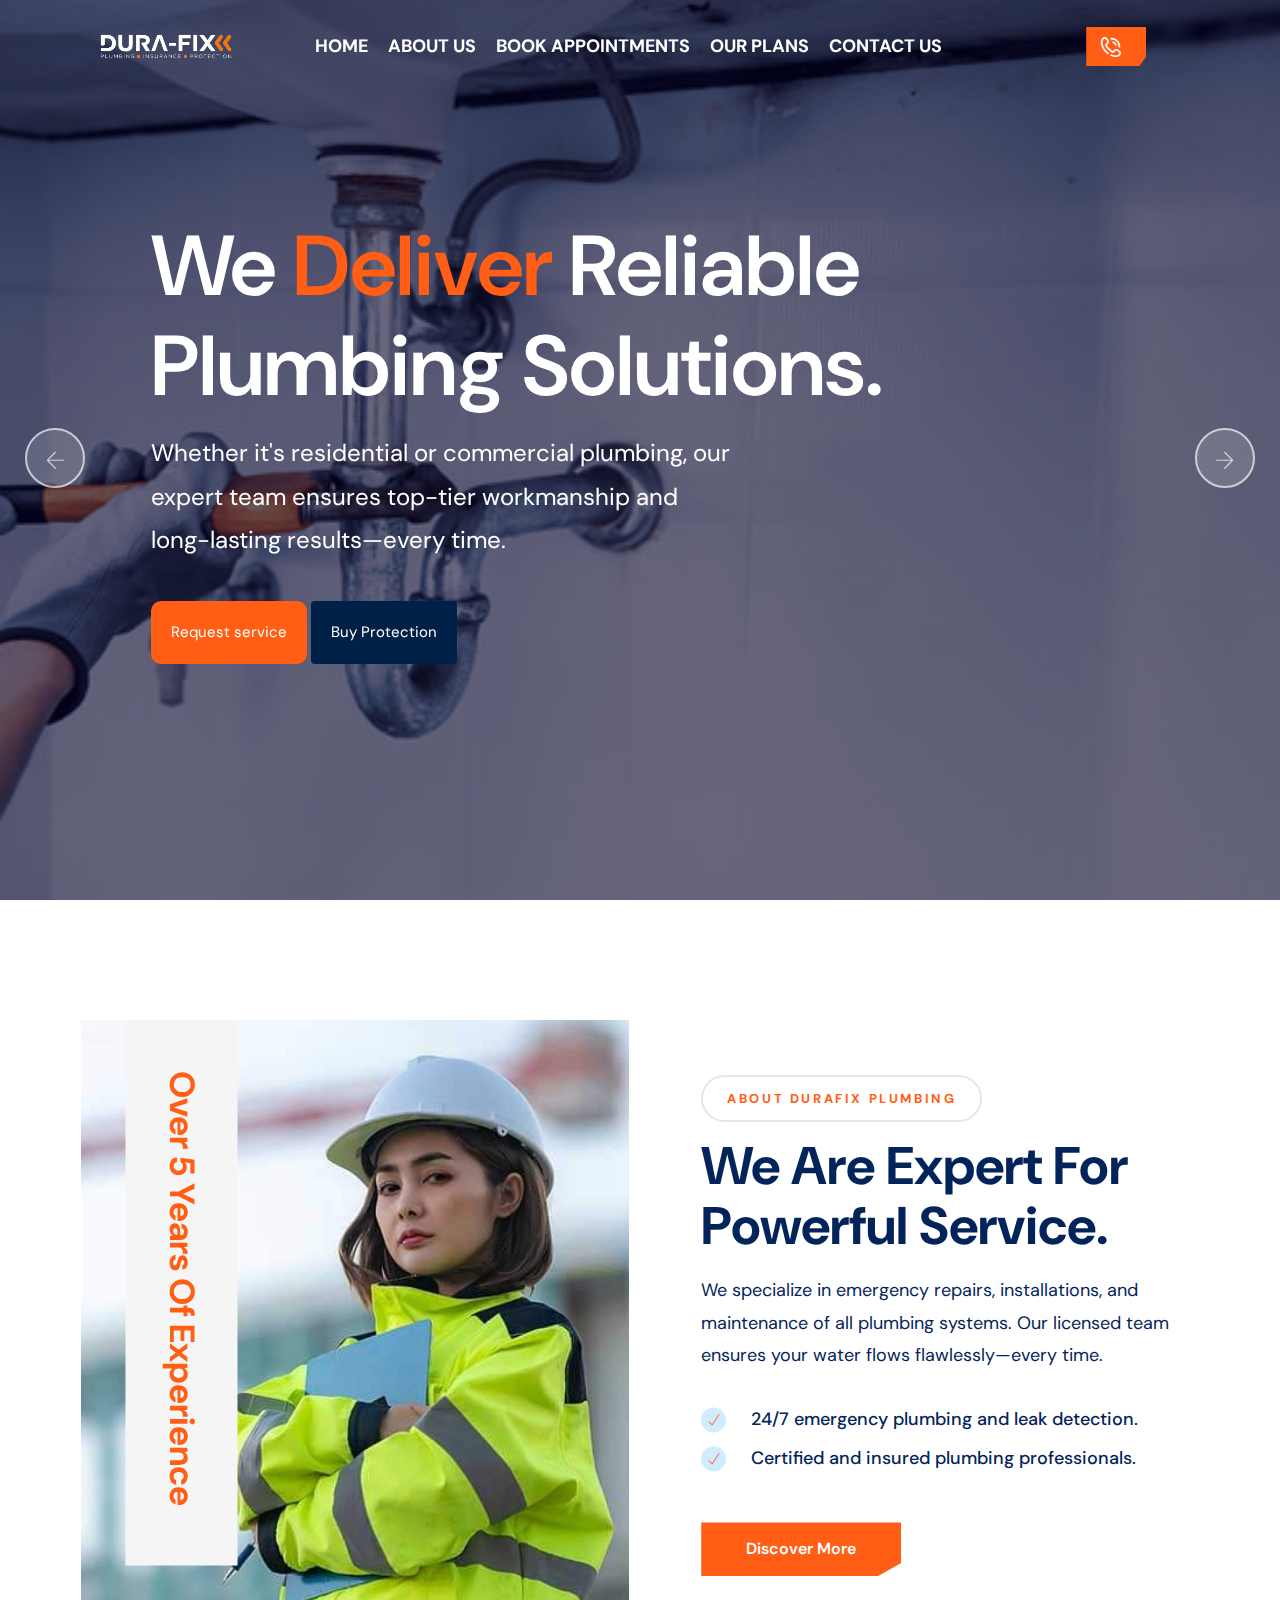
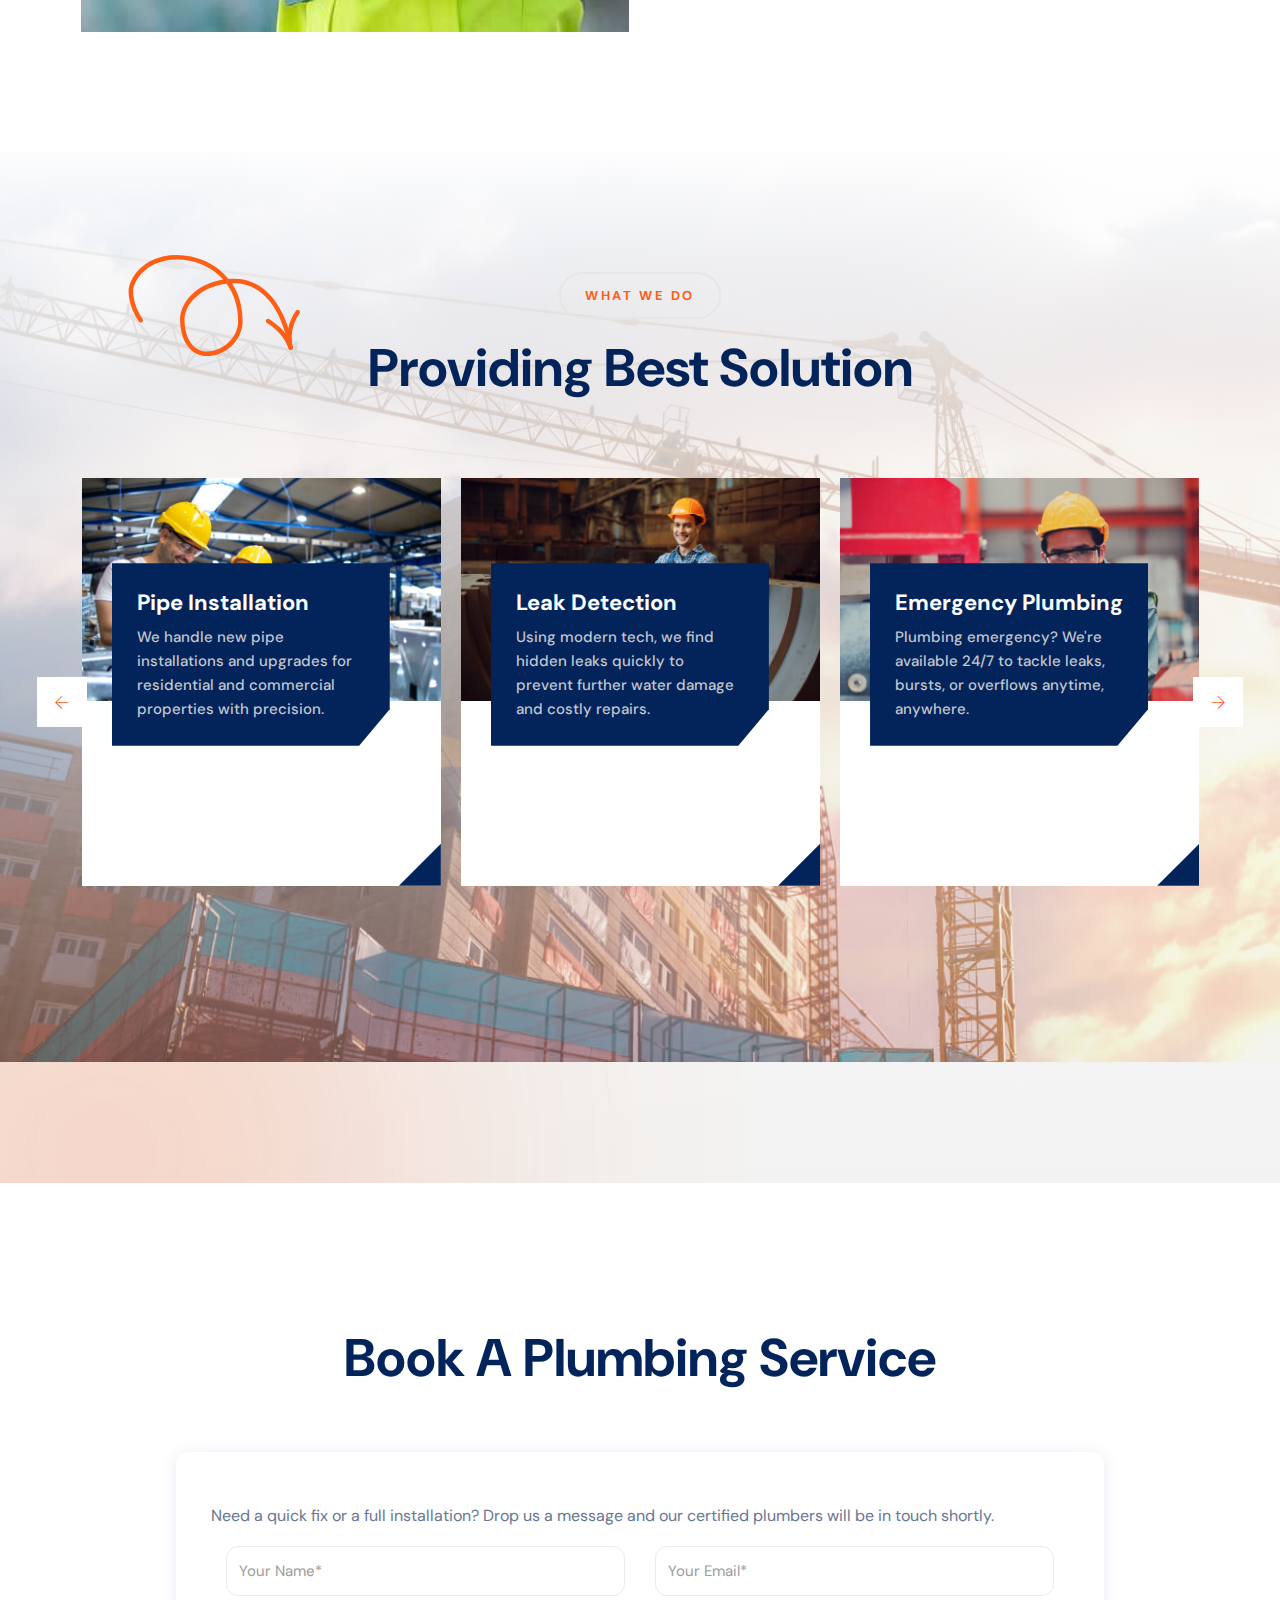
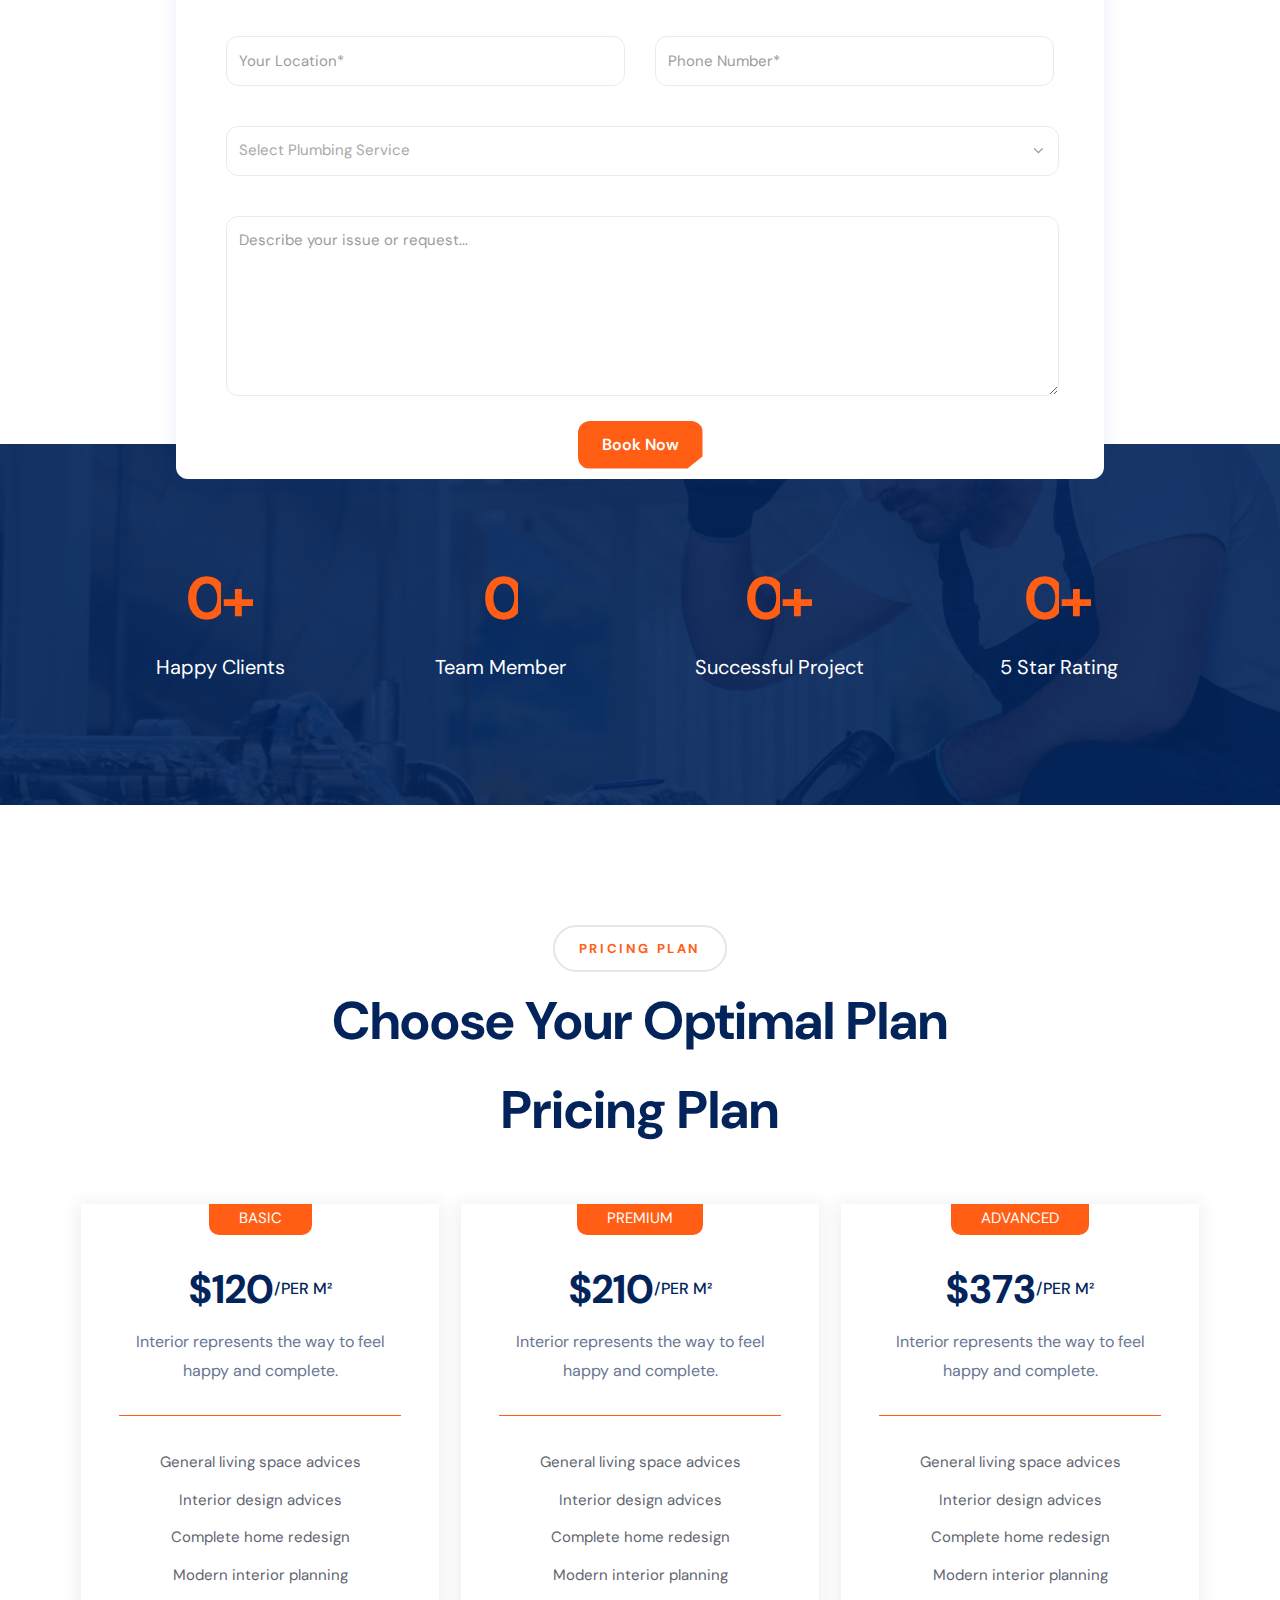
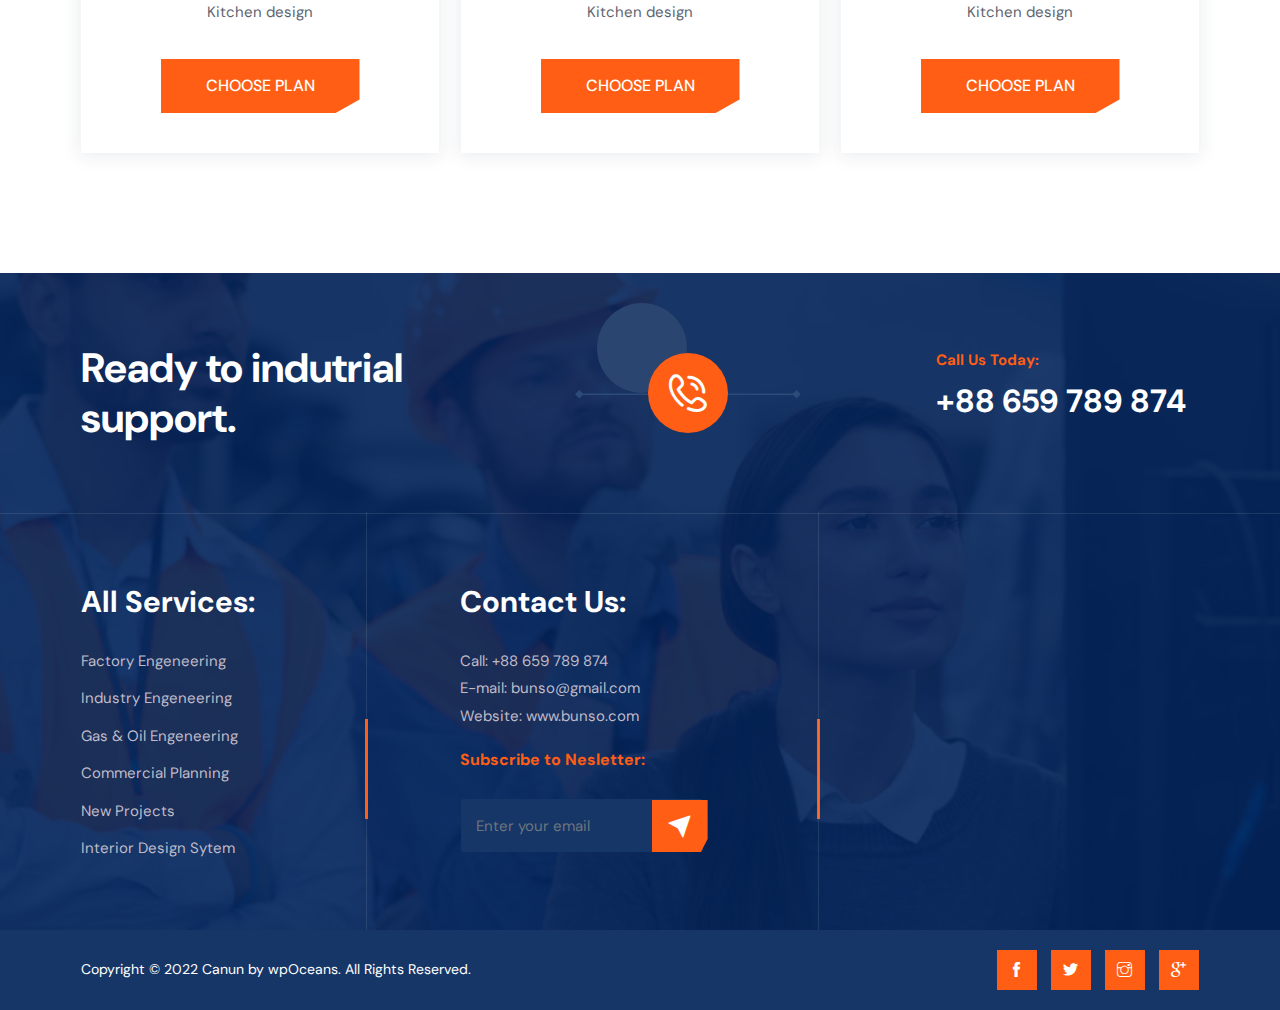
==== commit ecc52a34: "cod" ====
--- a/index.html
+++ b/index.html
@@ -160,13 +160,18 @@
 
 
                     
-                    <div class="col-lg-2 col-md-2 col-2">
-                        <div class="header-right">
-                            <div class="header-search-form-wrapper">
-                                <div class="cart-search-contact">
-                                    <a href="contact.html"  class="search-toggle-btn "> <i class="fi flaticon-phone-call-1"></i> 
-                                </a>
-                                 
+                    <div class="col-lg-2 col-md-2 col-2" st>
+                        <div class="header-right" >
+
+                       
+                            <div class="col-lg-4 col-md-3 col-3">
+                                <div class="header-right">
+                                    <div class="close-form">
+                                        <a class="theme-btn" href="contact.html" style="margin-right: 2em;">
+                                            <i class="fi flaticon-phone-call-1" ></i>
+                                            <span></span>
+                                        </a>
+                                    </div>
                                 </div>
                             </div>
                             
@@ -200,8 +205,8 @@
                                     </div>
                                     <div class="clearfix"></div>
                                     <div data-swiper-parallax="500" class="slide-btns">
-                                        <a href="booking.html" class="theme-btn">Book Appointment</a>
-                                        <a href="pricing.html" class="theme-btn" style="background-color: #002147;">Get Quotation</a>
+                                        <a href="booking.html" class="btn btn-primary" style="border-radius: 10px; padding: 20px; background-color: #ff5e14; border: #ff5e14;">Request service</a>
+                                        <a href="pricing.html" class="btn btn-success" style="background-color: #002147; padding: 20px; border: #002147;">Buy Protection</a>  
                                     </div>
                                 </div>
                             </div>
@@ -221,8 +226,8 @@
                                     </div>
                                     <div class="clearfix"></div>
                                     <div data-swiper-parallax="500" class="slide-btns">
-                                        <a href="booking.html" class="theme-btn">Book Appointment</a>
-                                        <a href="pricing.html" class="theme-btn" style="background-color: #002147;">Get Quotation</a>                                    </div>
+                                        <a href="booking.html" class="btn btn-primary" style="border-radius: 10px; padding: 20px; background-color: #ff5e14; border: #ff5e14;">Request service</a>
+                                        <a href="pricing.html" class="btn btn-success" style="background-color: #002147; padding: 20px; border: #002147;">Buy Protection</a>                                   </div>
                                 </div>
                             </div>
                             
@@ -527,7 +532,7 @@
         <!-- end wpo-fun-fact-section -->
 
         <!-- start wpo-testimonial-section -->
-        <section class="wpo-testimonial-section section-padding">
+        <!-- <section class="wpo-testimonial-section section-padding">
             <div class="wpo-testimonial-bg">
                 <img src="assets/images/testimonial/bg-shape.png" alt="">
             </div>
@@ -611,7 +616,7 @@
                 <span></span>
                 <img src="assets/images/testimonial/shape-2.png" alt="">
             </div>
-        </section>
+        </section> -->
         <!-- end wpo-testimonial-section -->
 
 
@@ -762,17 +767,17 @@
                                     <h3>All Services:</h3>
                                 </div>
                                 <ul>
-                                    <li><a href="service-single.html"><i class="ti-angle-right"></i> Factory
+                                    <li><a href=""> Factory
                                             Engeneering</a></li>
-                                    <li><a href="service-single.html"><i class="ti-angle-right"></i> Industry
+                                    <li><a href="">Industry
                                             Engeneering</a></li>
-                                    <li><a href="service-single.html"><i class="ti-angle-right"></i> Gas & Oil
+                                    <li><a href="">Gas & Oil
                                             Engeneering</a></li>
-                                    <li><a href="service-single.html"><i class="ti-angle-right"></i> Commercial
+                                    <li><a href="">Commercial
                                             Planning</a></li>
-                                    <li><a href="service-single.html"><i class="ti-angle-right"></i> New Projects</a>
-                                    </li>
-                                    <li><a href="service-single.html"><i class="ti-angle-right"></i> Interior Design
+                                    <li><a href="">New Projects</a>
+                                    </li>
+                                    <li><a href="">Interior Design
                                             Sytem</a></li>
                                 </ul>
                             </div>
@@ -802,7 +807,7 @@
                                 </form>
                             </div>
                         </div>
-                        <div class="col col-lg-4 col-md-6 col-sm-12 col-12">
+                        <!-- <div class="col col-lg-4 col-md-6 col-sm-12 col-12">
                             <div class="widget blog-widget">
                                 <div class="widget-title">
                                     <h3>Blog Post:</h3>
@@ -830,7 +835,7 @@
                                     </li>
                                 </ul>
                             </div>
-                        </div>
+                        </div> -->
                     </div>
                 </div> <!-- end container -->
             </div>
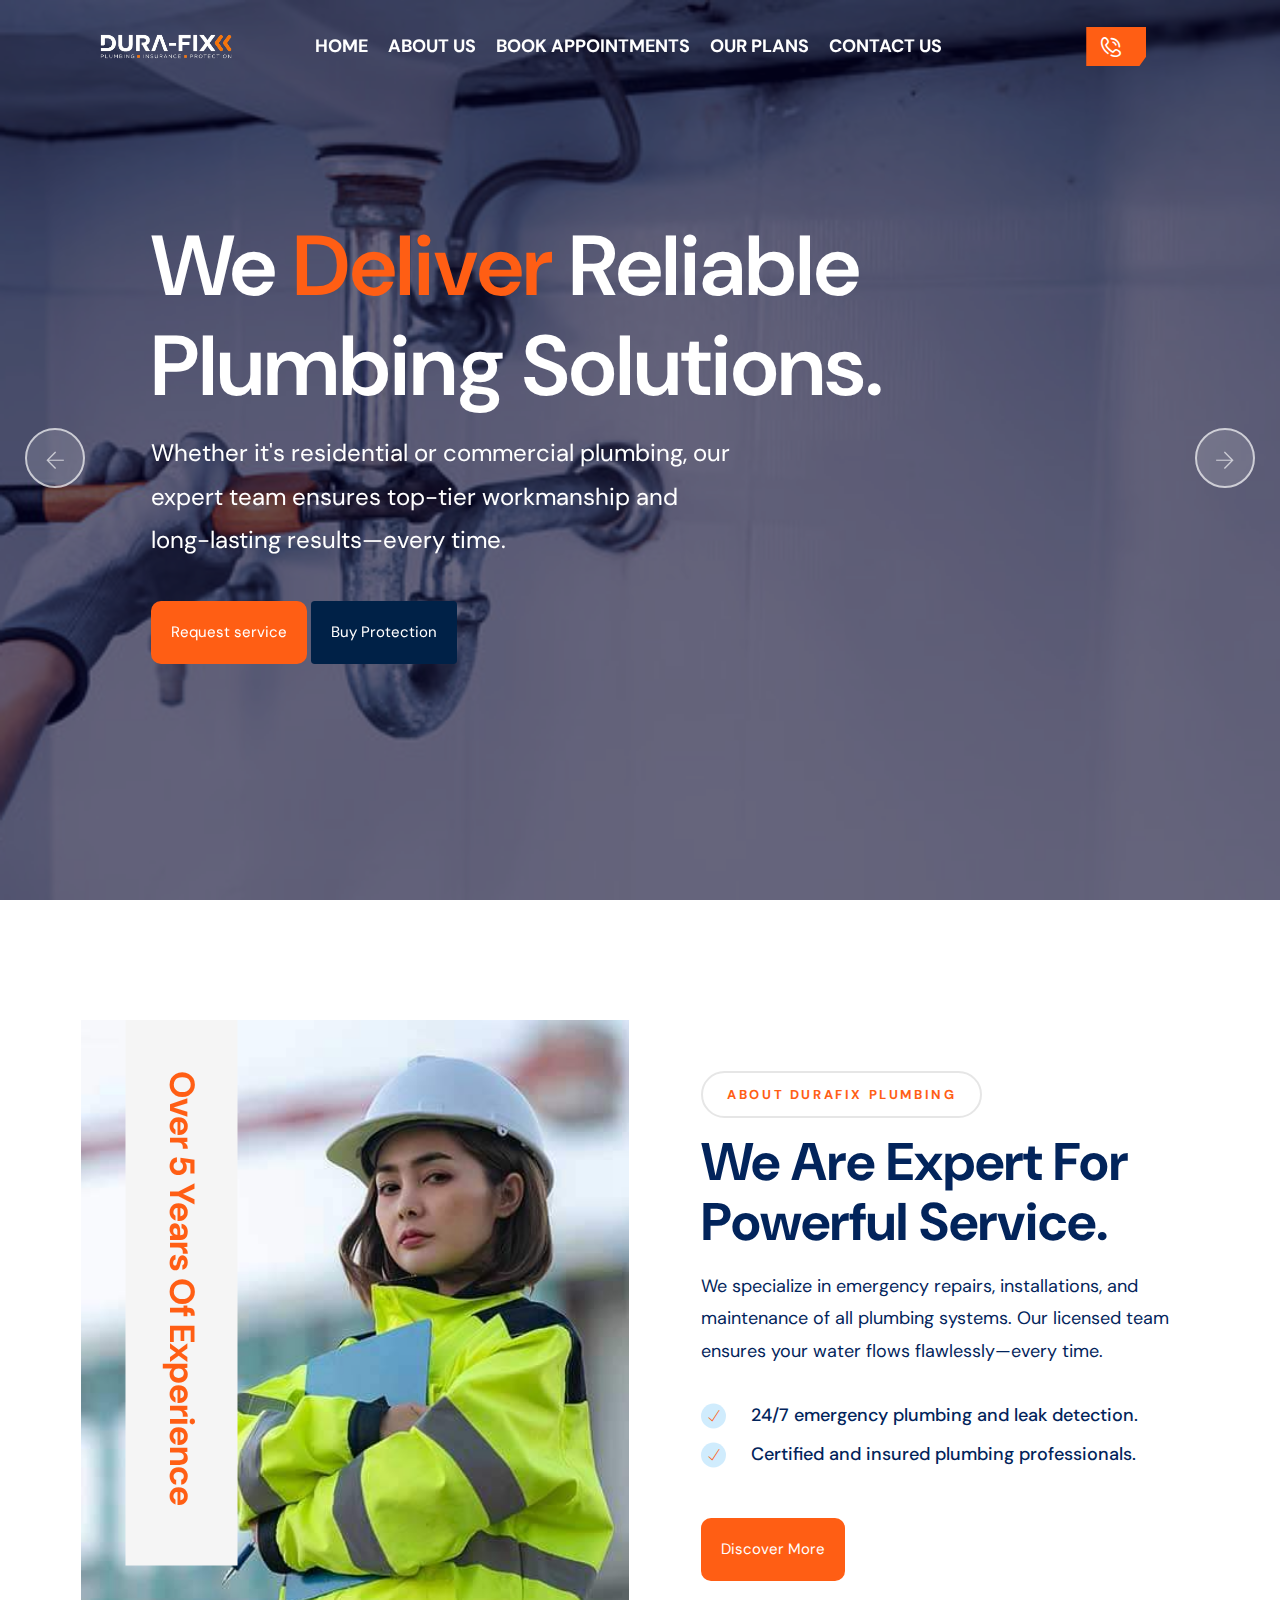
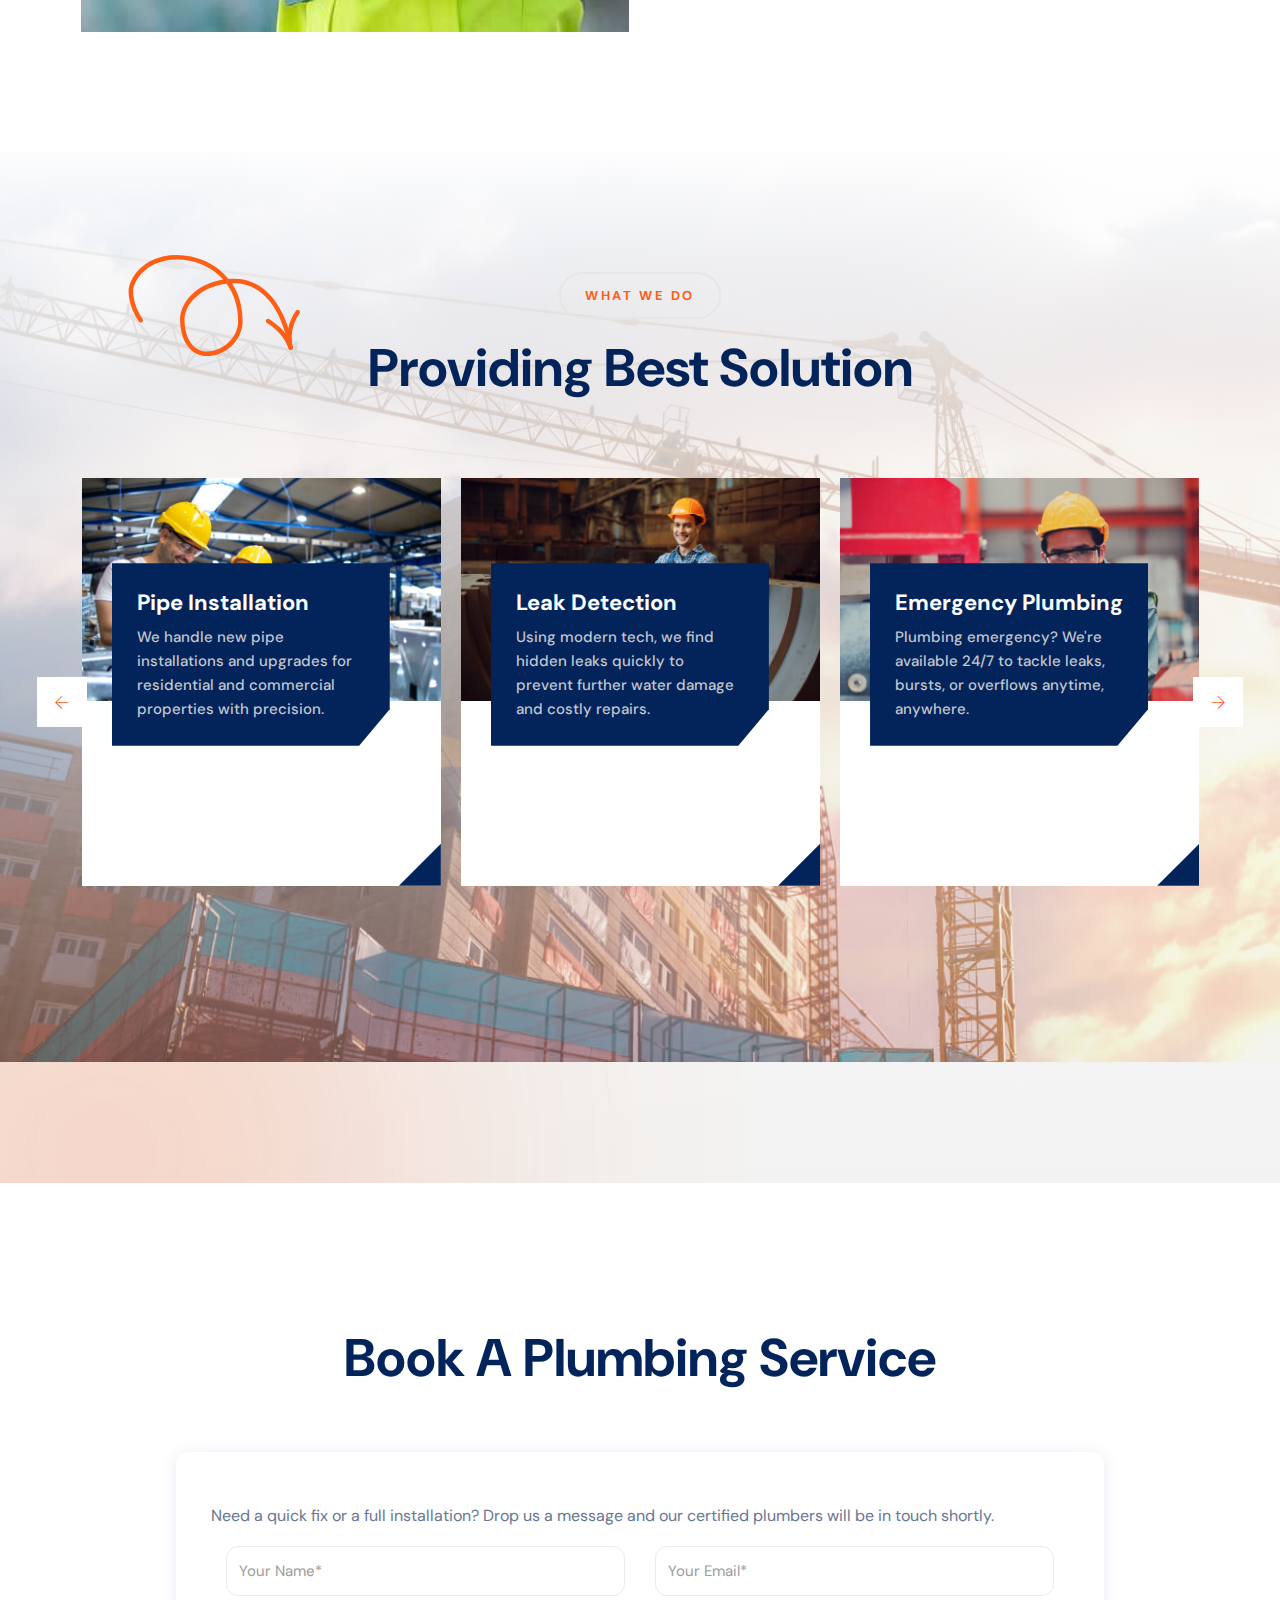
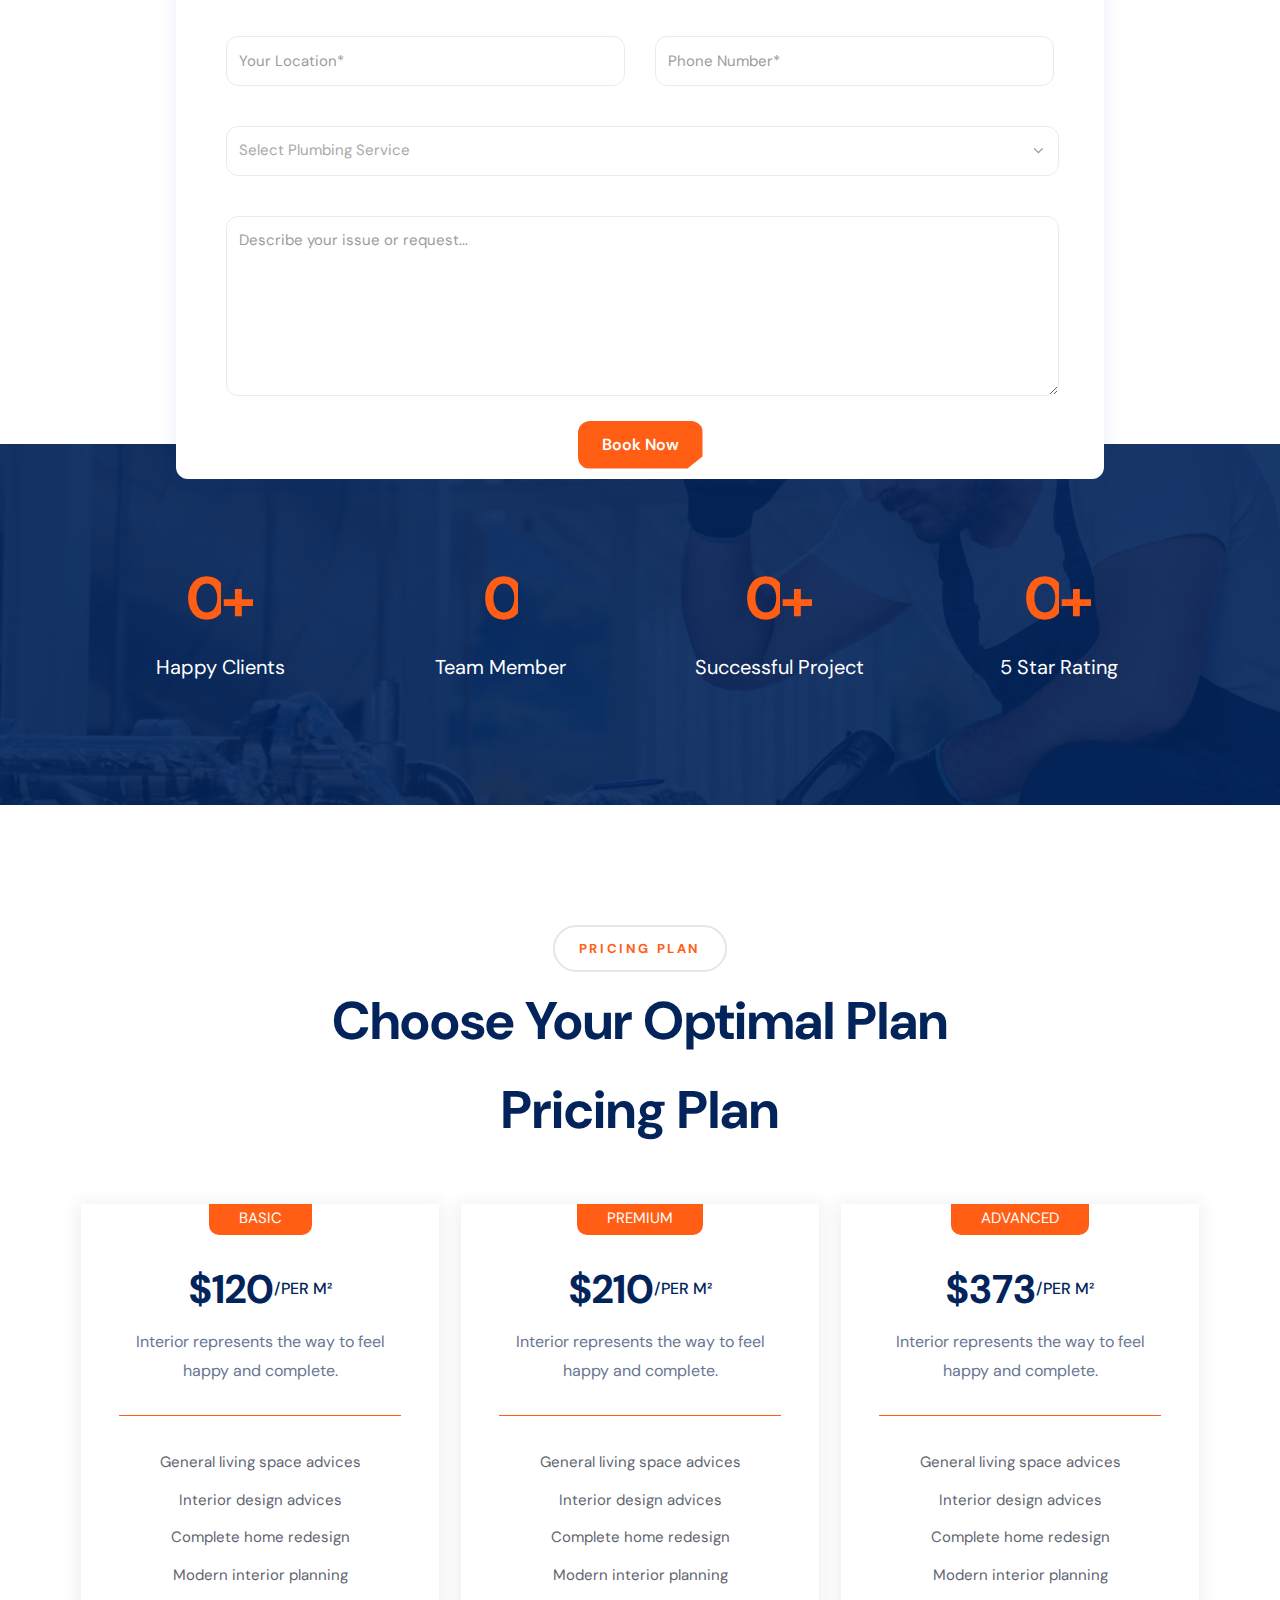
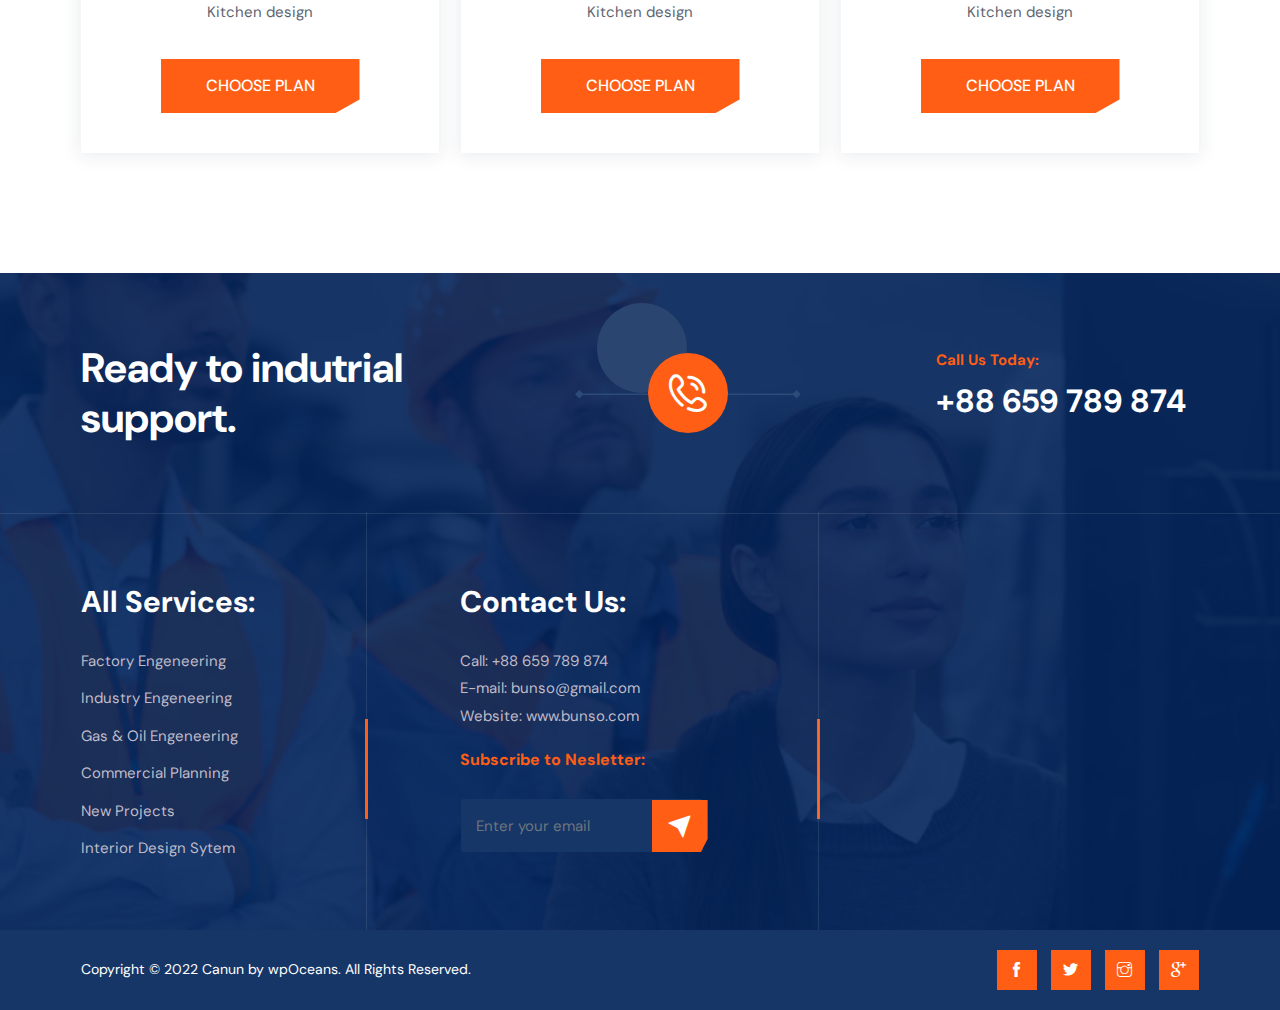
==== commit 4d950af1: "co" ====
--- a/index.html
+++ b/index.html
@@ -272,7 +272,8 @@
                                     <li>24/7 emergency plumbing and leak detection.</li>
                                     <li>Certified and insured plumbing professionals.</li>
                                 </ul>
-                                <a class="theme-btn color-9" href="about.html">Discover More</a>
+                                <a href="about.html" class="btn btn-primary" style="border-radius: 10px; padding: 20px; background-color: #ff5e14; border: #ff5e14;">Discover More</a>
+
                             </div>
                         </div>
                     </div>
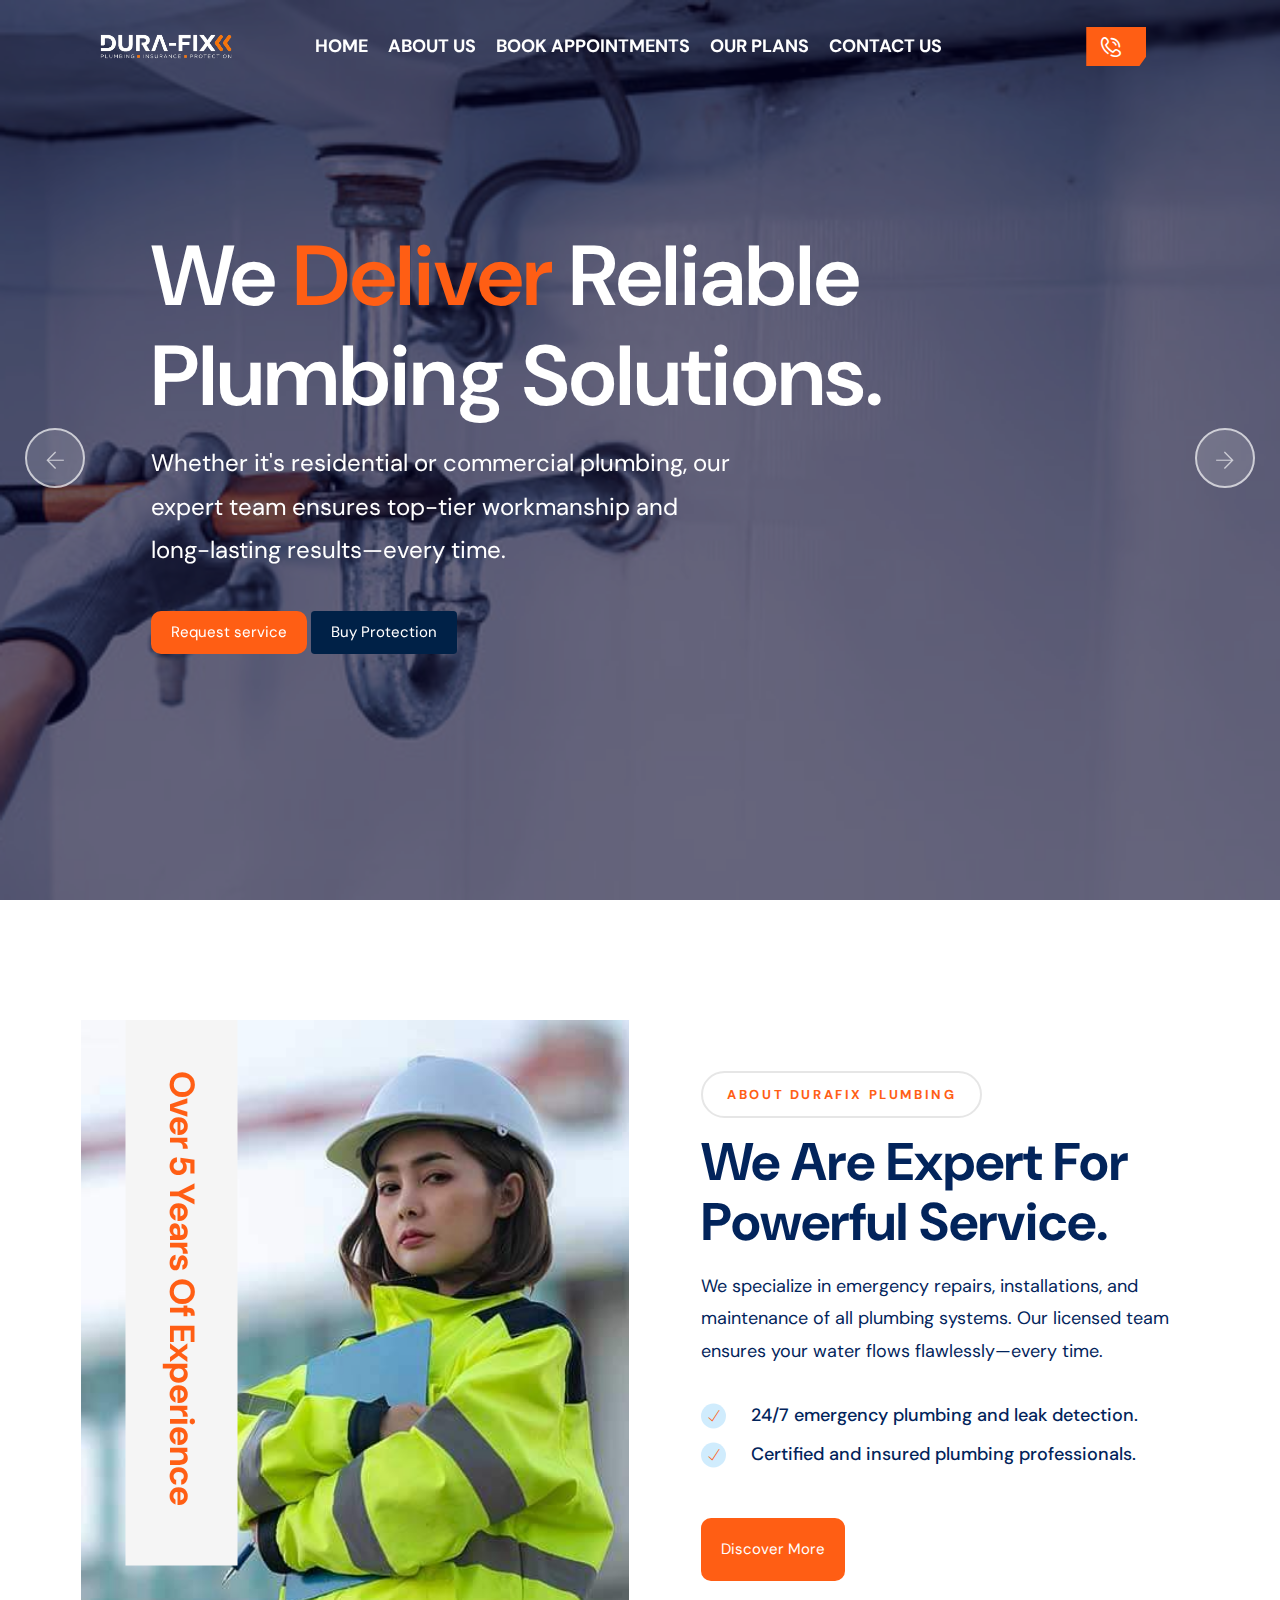
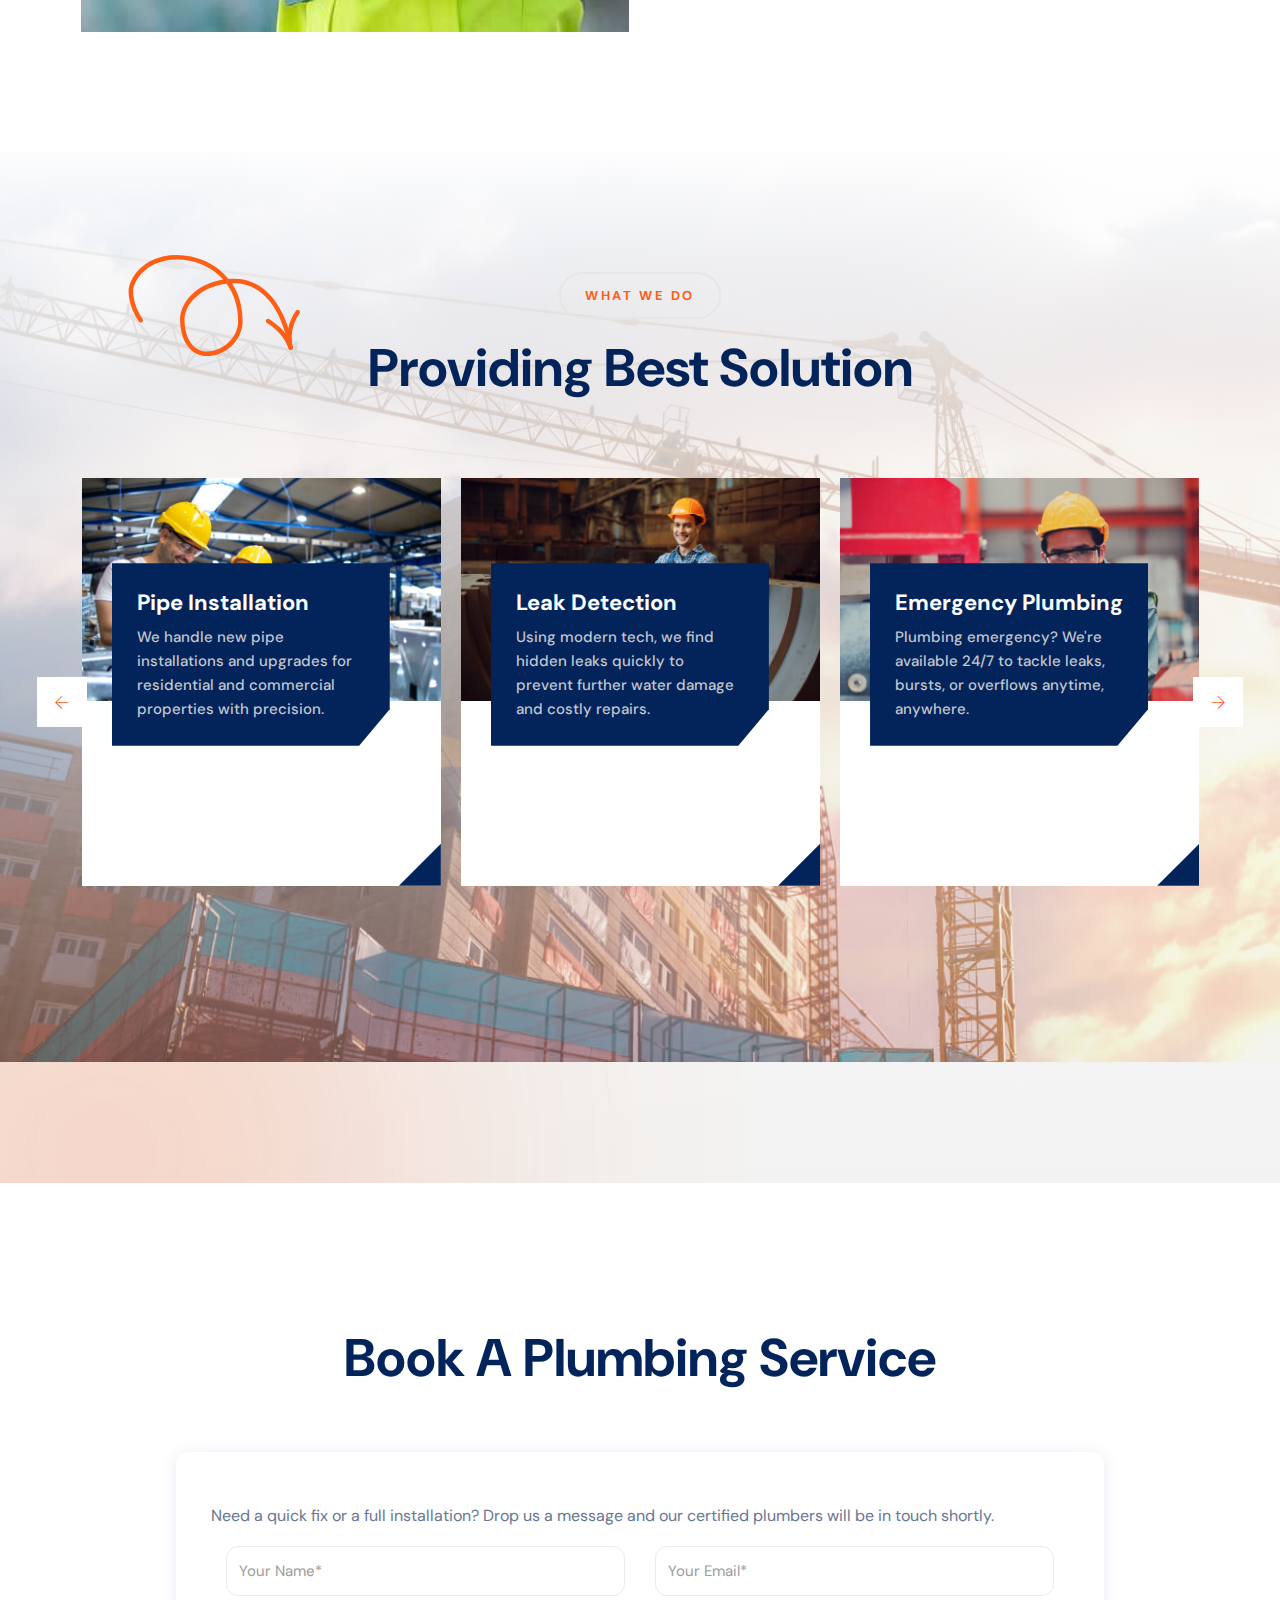
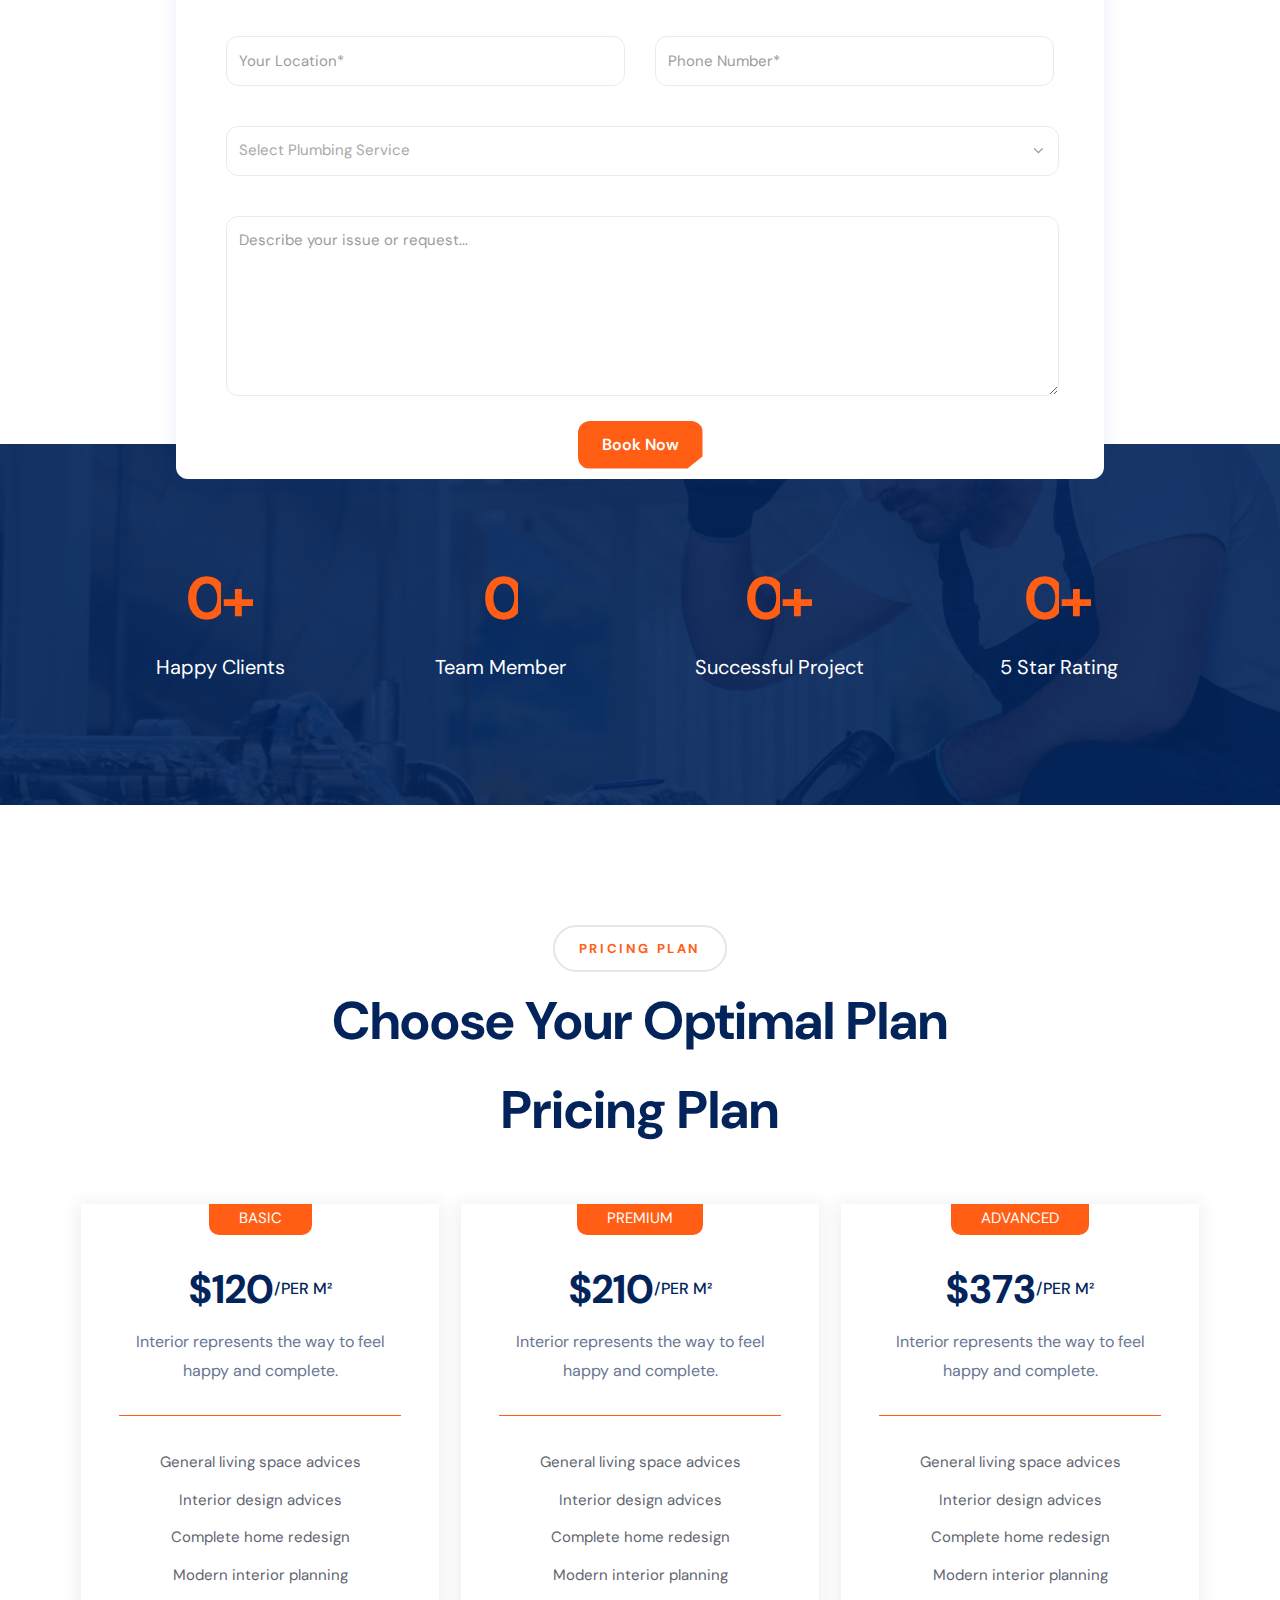
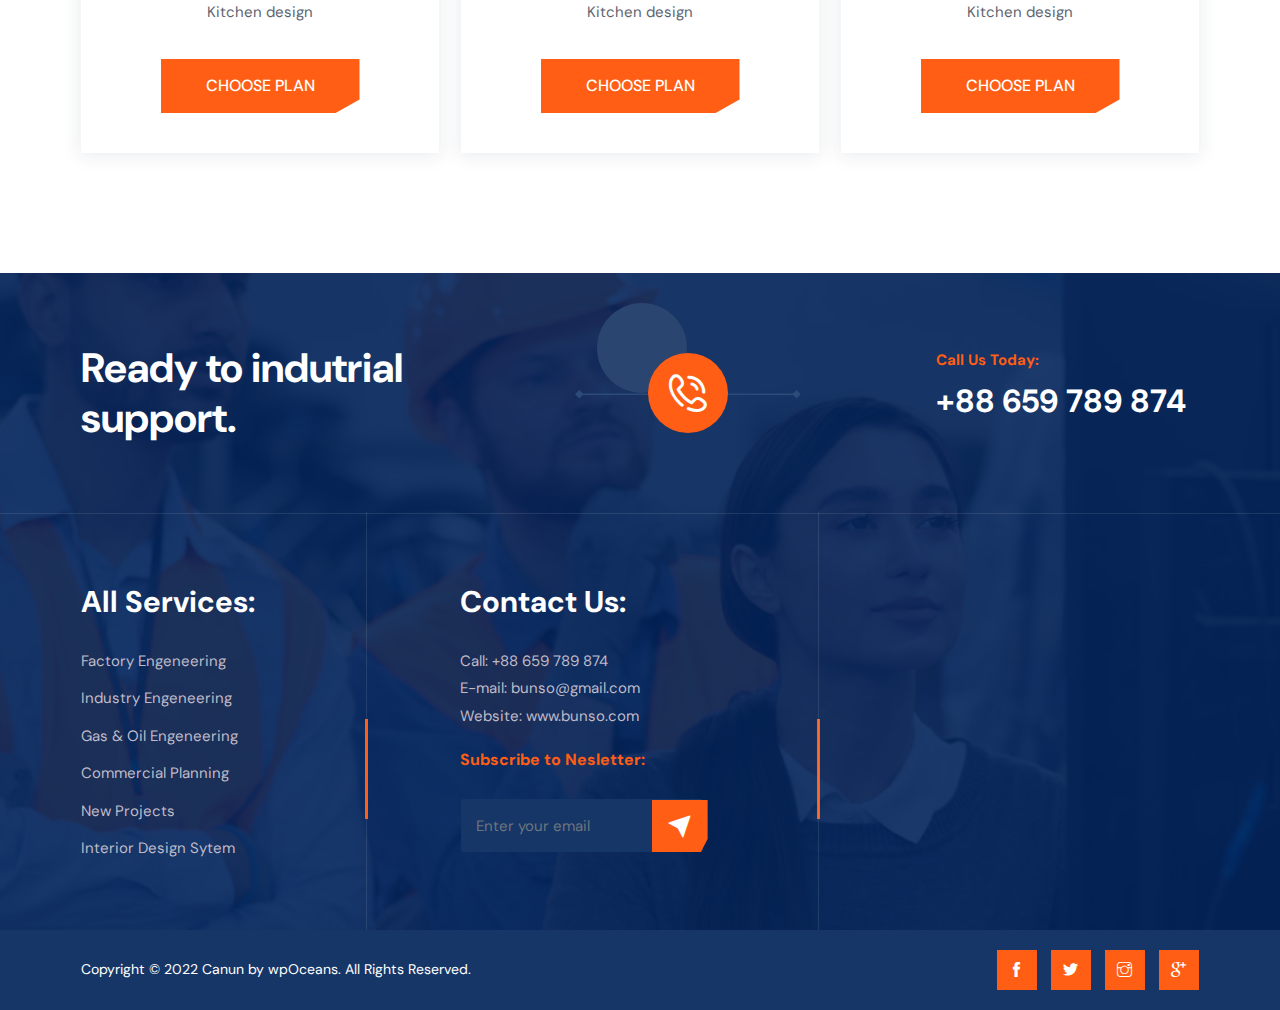
==== commit 2ef88880: "co" ====
--- a/index.html
+++ b/index.html
@@ -205,8 +205,8 @@
                                     </div>
                                     <div class="clearfix"></div>
                                     <div data-swiper-parallax="500" class="slide-btns">
-                                        <a href="booking.html" class="btn btn-primary" style="border-radius: 10px; padding: 20px; background-color: #ff5e14; border: #ff5e14;">Request service</a>
-                                        <a href="pricing.html" class="btn btn-success" style="background-color: #002147; padding: 20px; border: #002147;">Buy Protection</a>  
+                                        <a href="booking.html" class="btn btn-primary" style="border-radius: 10px; padding: 10px; padding-left: 20px; padding-right: 20px; background-color: #ff5e14; border: #ff5e14;">Request service</a>
+                                        <a href="pricing.html" class="btn btn-success" style="background-color: #002147; padding: 10px; padding-left: 20px; padding-right: 20px; border: #002147;">Buy Protection</a>  
                                     </div>
                                 </div>
                             </div>
@@ -226,8 +226,8 @@
                                     </div>
                                     <div class="clearfix"></div>
                                     <div data-swiper-parallax="500" class="slide-btns">
-                                        <a href="booking.html" class="btn btn-primary" style="border-radius: 10px; padding: 20px; background-color: #ff5e14; border: #ff5e14;">Request service</a>
-                                        <a href="pricing.html" class="btn btn-success" style="background-color: #002147; padding: 20px; border: #002147;">Buy Protection</a>                                   </div>
+                                        <a href="booking.html" class="btn btn-primary" style="border-radius: 10px; padding: 10px; padding-left: 20px; padding-right: 20px; background-color: #ff5e14; border: #ff5e14;">Request service</a>
+                                        <a href="pricing.html" class="btn btn-success" style="background-color: #002147; padding: 10px; padding-left: 20px; padding-right: 20px; border: #002147;">Buy Protection</a>                             </div>
                                 </div>
                             </div>
                             
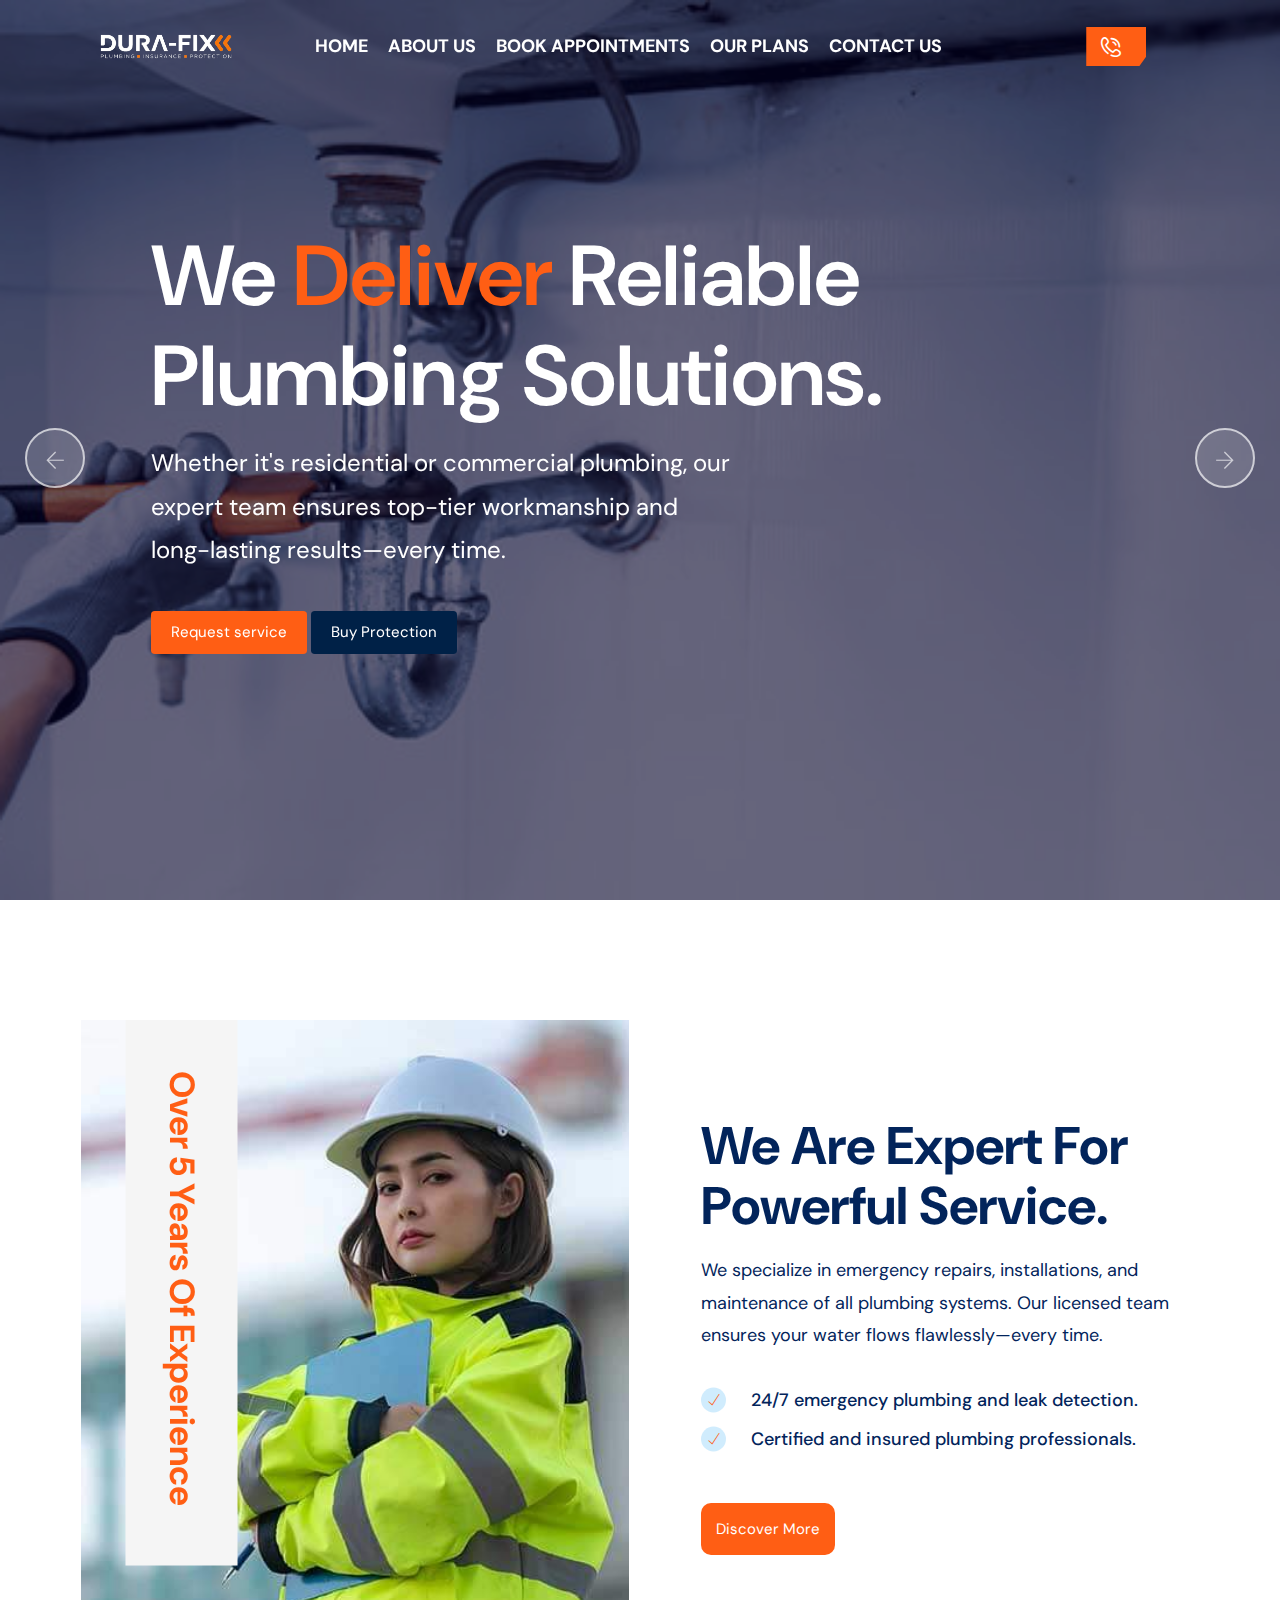
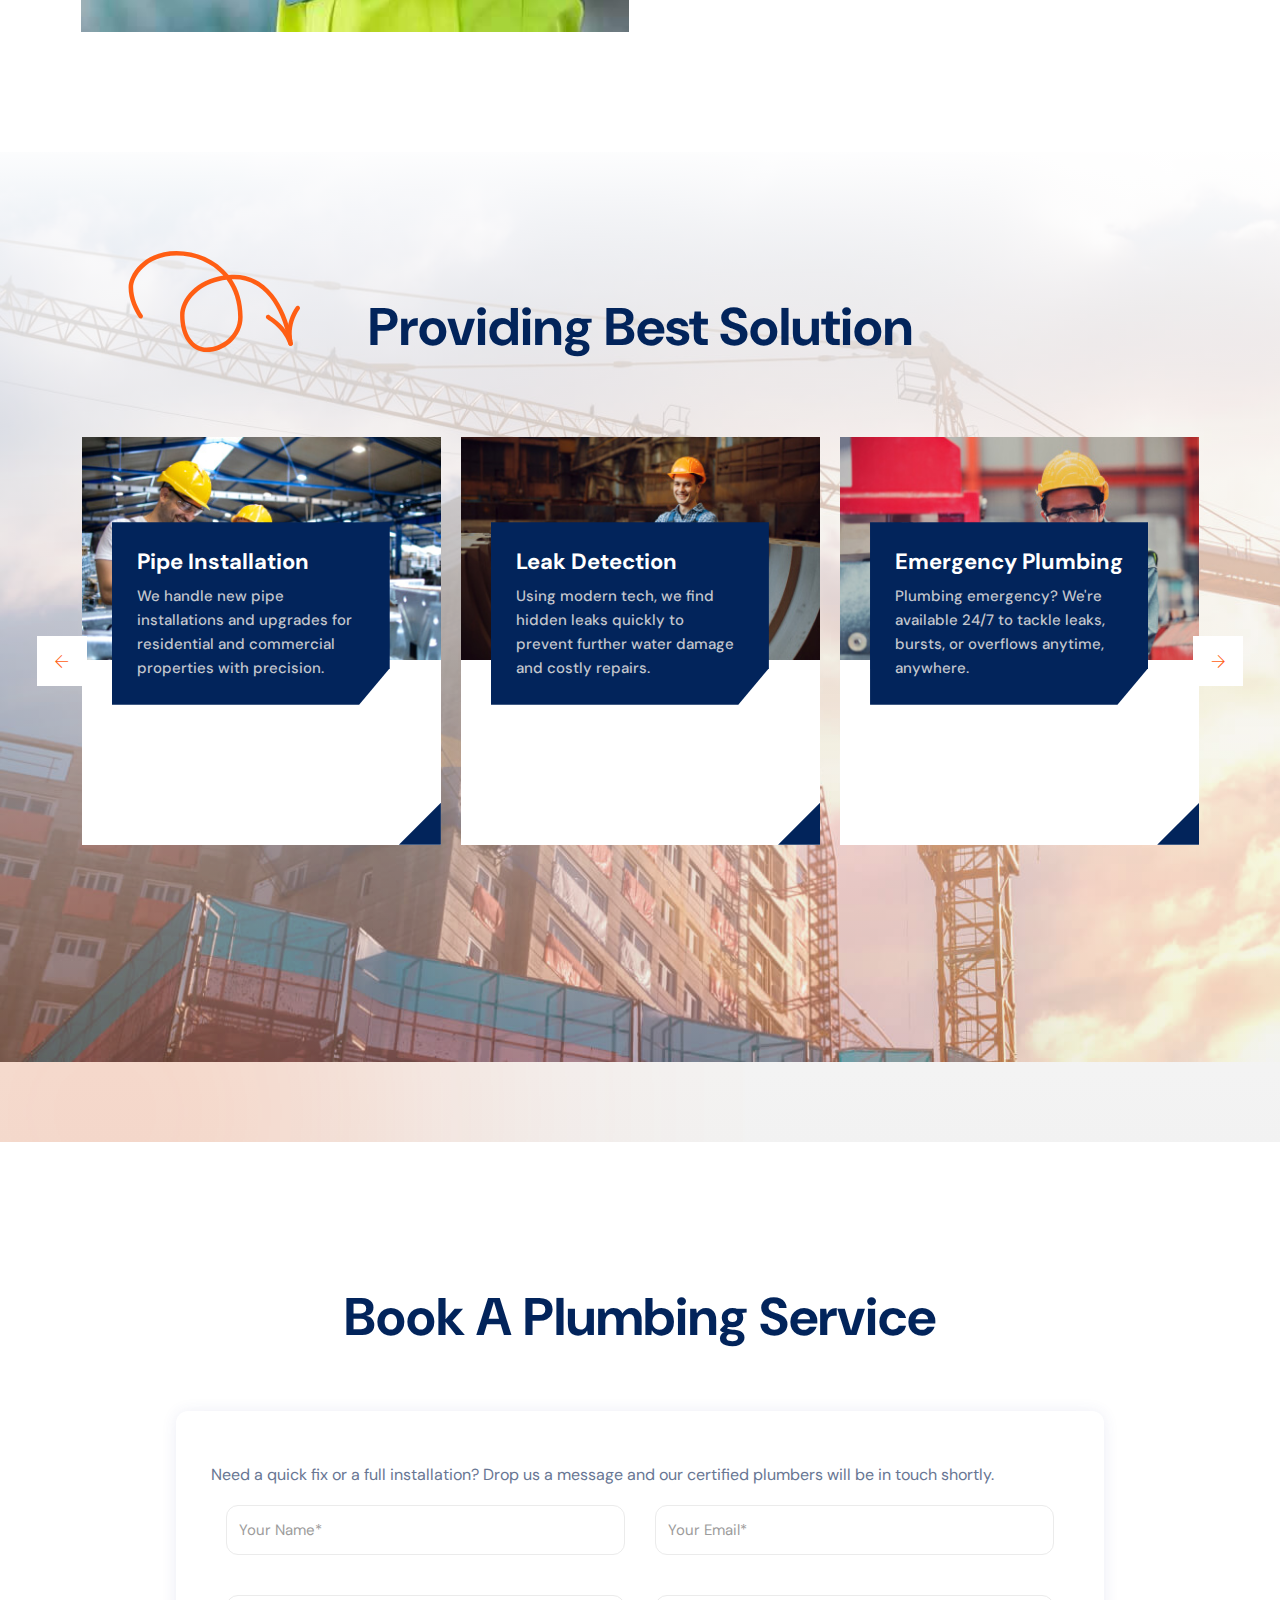
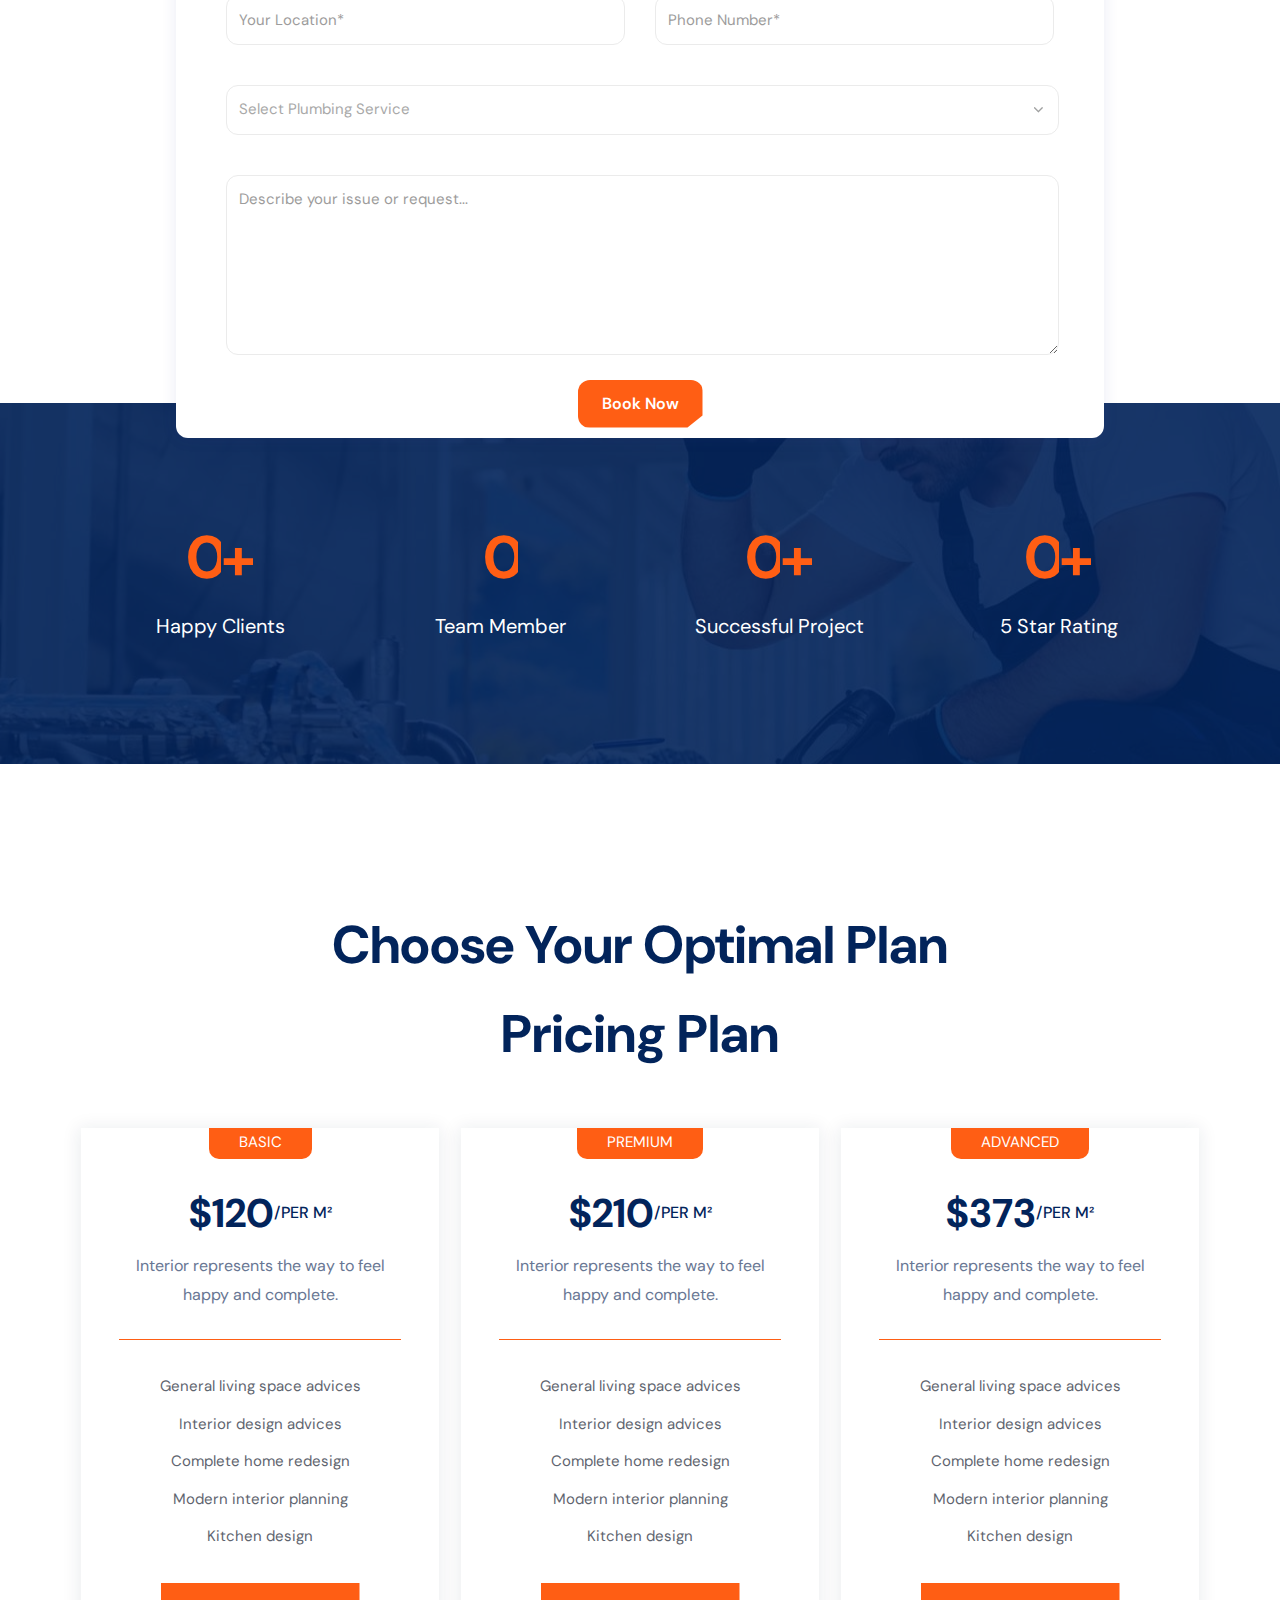
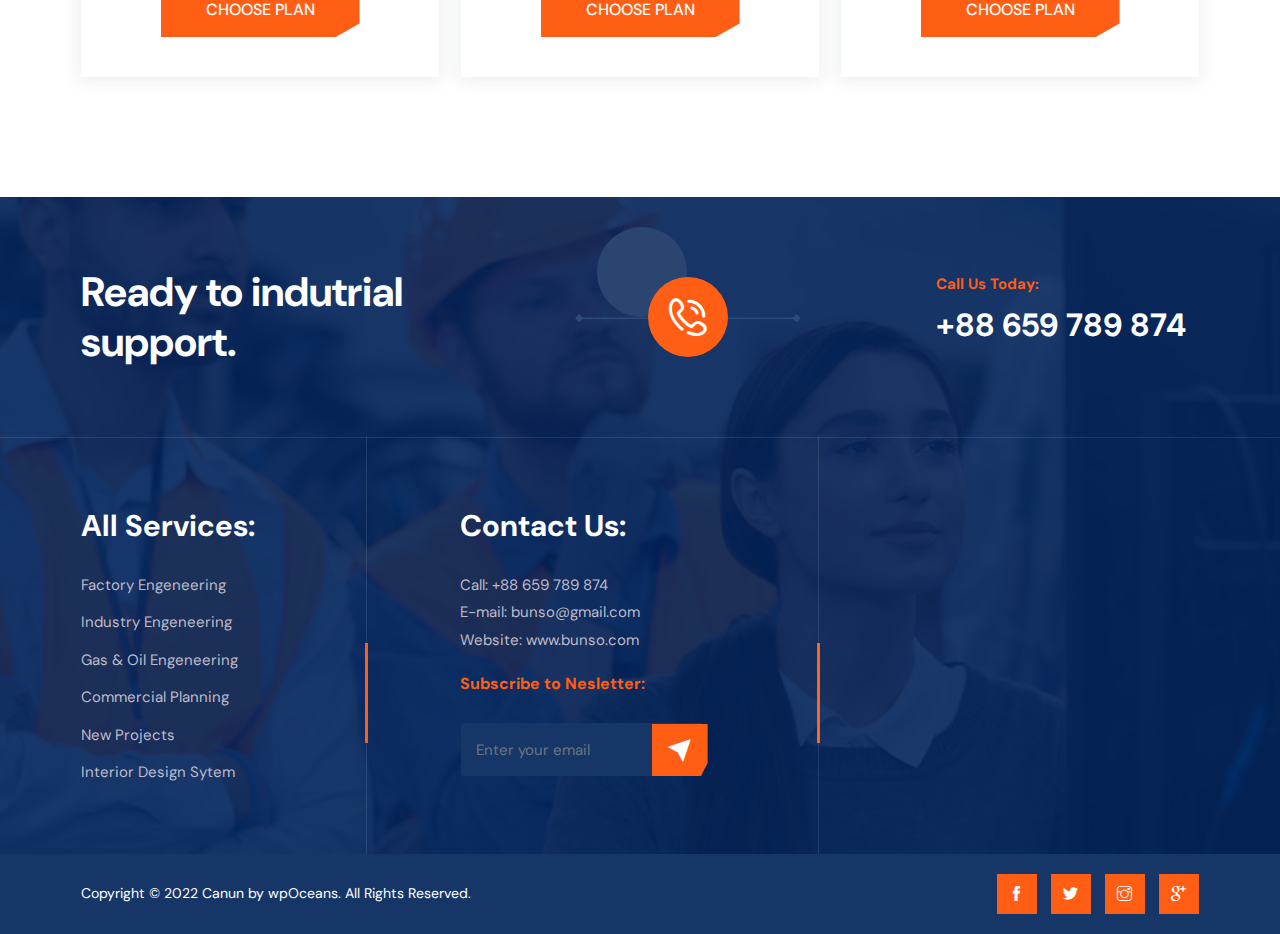
==== commit 89750bba: "c" ====
--- a/index.html
+++ b/index.html
@@ -205,7 +205,7 @@
                                     </div>
                                     <div class="clearfix"></div>
                                     <div data-swiper-parallax="500" class="slide-btns">
-                                        <a href="booking.html" class="btn btn-primary" style="border-radius: 10px; padding: 10px; padding-left: 20px; padding-right: 20px; background-color: #ff5e14; border: #ff5e14;">Request service</a>
+                                        <a href="booking.html" class="btn btn-primary" style=" padding: 10px; padding-left: 20px; padding-right: 20px; background-color: #ff5e14; border: #ff5e14;">Request service</a>
                                         <a href="pricing.html" class="btn btn-success" style="background-color: #002147; padding: 10px; padding-left: 20px; padding-right: 20px; border: #002147;">Buy Protection</a>  
                                     </div>
                                 </div>
@@ -226,7 +226,7 @@
                                     </div>
                                     <div class="clearfix"></div>
                                     <div data-swiper-parallax="500" class="slide-btns">
-                                        <a href="booking.html" class="btn btn-primary" style="border-radius: 10px; padding: 10px; padding-left: 20px; padding-right: 20px; background-color: #ff5e14; border: #ff5e14;">Request service</a>
+                                        <a href="booking.html" class="btn btn-primary" style=" padding: 10px; padding-left: 20px; padding-right: 20px; background-color: #ff5e14; border: #ff5e14;">Request service</a>
                                         <a href="pricing.html" class="btn btn-success" style="background-color: #002147; padding: 10px; padding-left: 20px; padding-right: 20px; border: #002147;">Buy Protection</a>                             </div>
                                 </div>
                             </div>
@@ -259,7 +259,7 @@
                     <div class="col-lg-6">
                         <div class="about-content">
                             <div class="wpo-section-title">
-                                <span>ABOUT DURAFIX PLUMBING</span>
+                                <!-- <span>ABOUT DURAFIX PLUMBING</span> -->
                                 <h2>We Are Expert
                                     For Powerful
                                     Service.</h2>
@@ -272,7 +272,7 @@
                                     <li>24/7 emergency plumbing and leak detection.</li>
                                     <li>Certified and insured plumbing professionals.</li>
                                 </ul>
-                                <a href="about.html" class="btn btn-primary" style="border-radius: 10px; padding: 20px; background-color: #ff5e14; border: #ff5e14;">Discover More</a>
+                                <a href="about.html" class="btn btn-primary" style="border-radius: 10px; padding: 15px; background-color: #ff5e14; border: #ff5e14;">Discover More</a>
 
                             </div>
                         </div>
@@ -294,7 +294,7 @@
                 <div class="row justify-content-center">
                     <div class="col col-lg-8 col-12">
                         <div class="wpo-section-title">
-                            <span>WHAT WE DO</span>
+                                <!-- <span>WHAT WE DO</span> -->
                             <h2>Providing Best Solution</h2>
                         </div>
                     </div>
@@ -627,7 +627,7 @@
                     <div class="container">
                         <div class="row align-items-center">
                             <div class="wpo-section-title">
-                                <span>Pricing Plan</span>
+                                <!-- <span>Pricing Plan</span> -->
                                 <h2>Choose Your Optimal Plan</h2>
                                 <div class="invisible-text">
                                     <h2>Pricing Plan</h2>
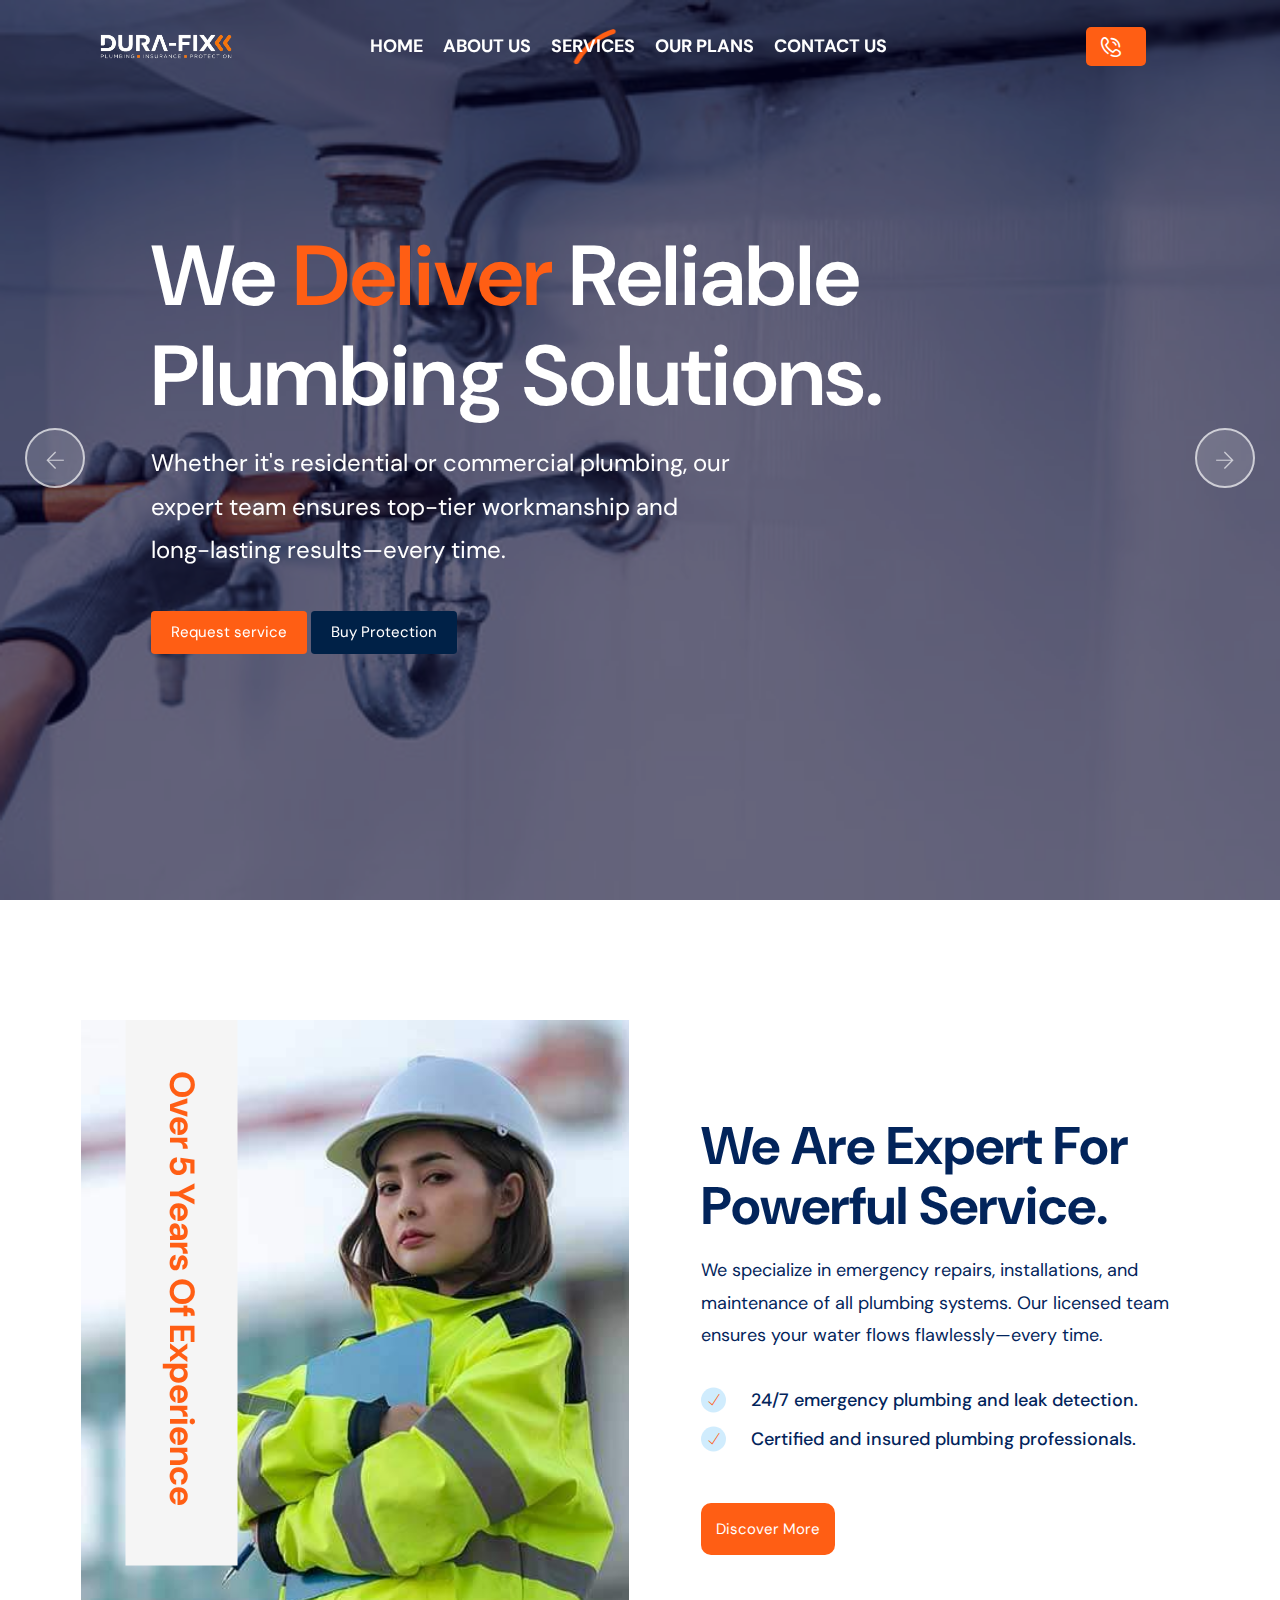
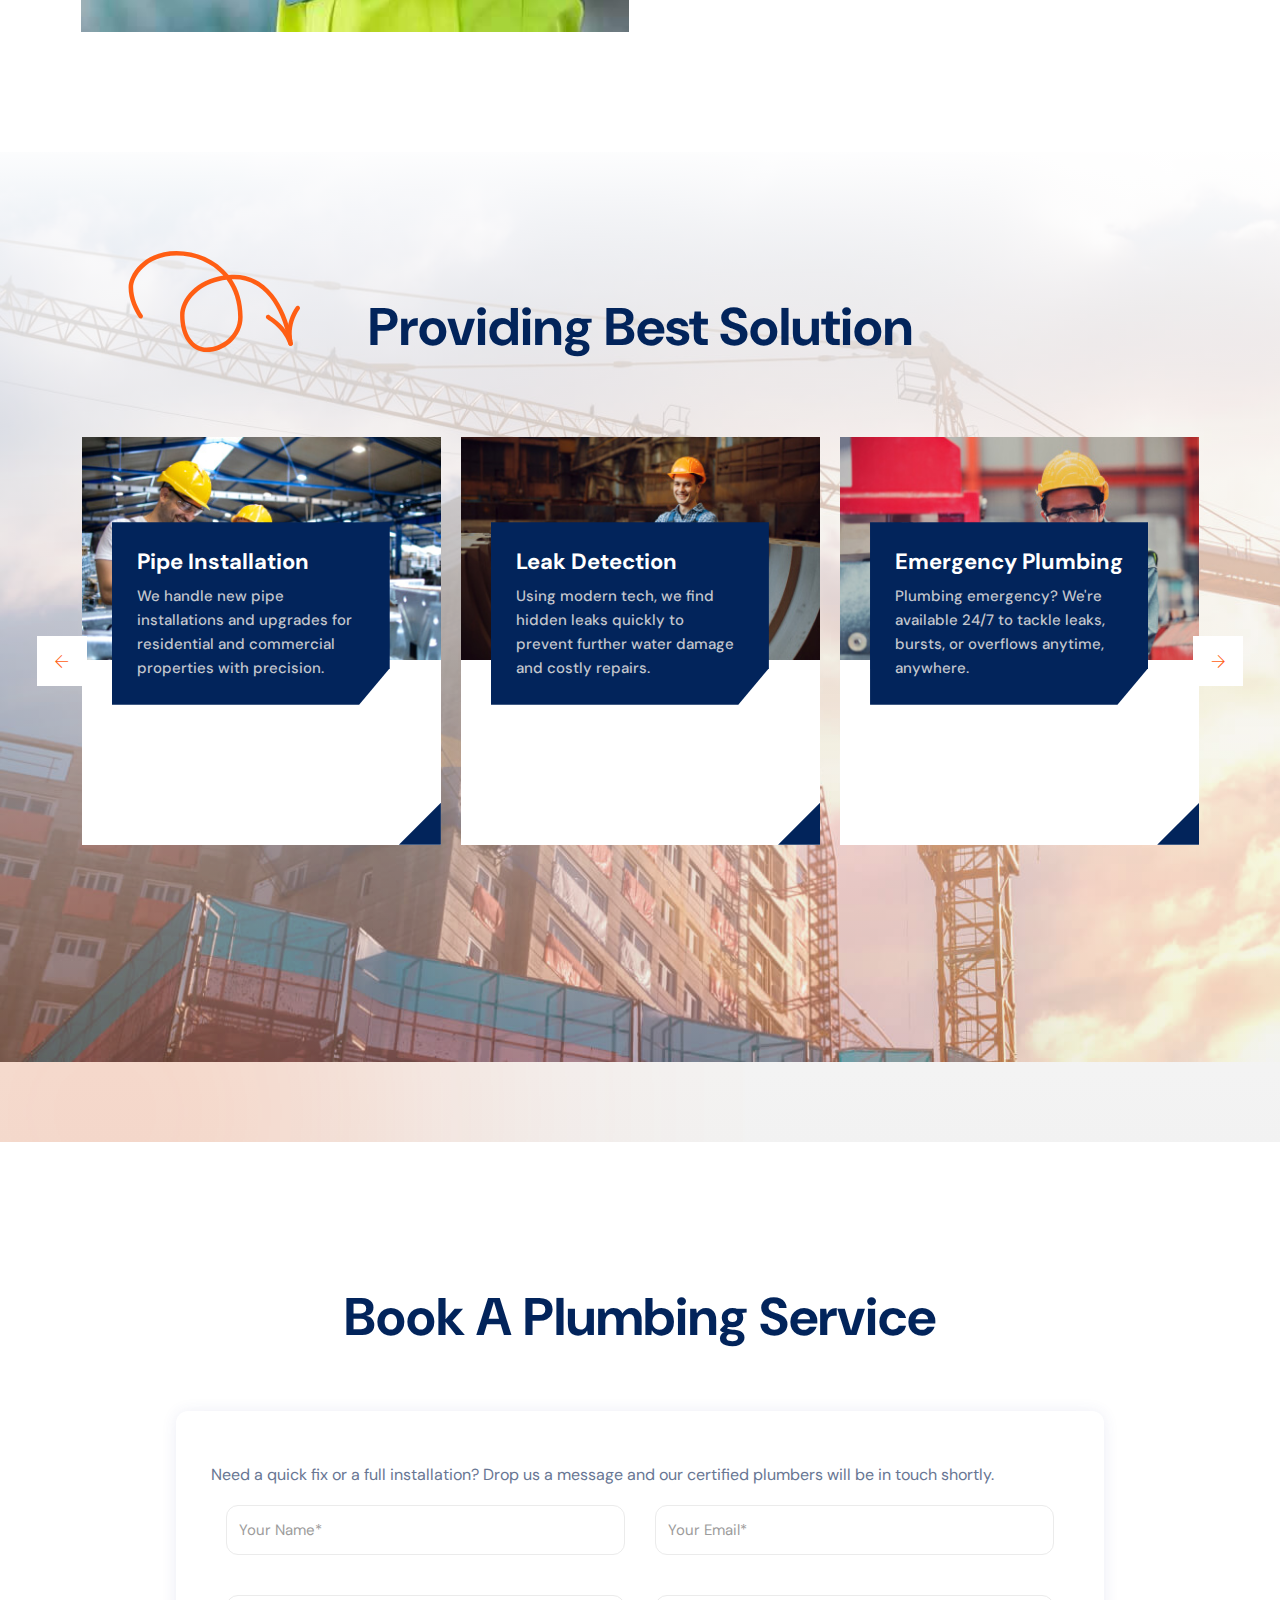
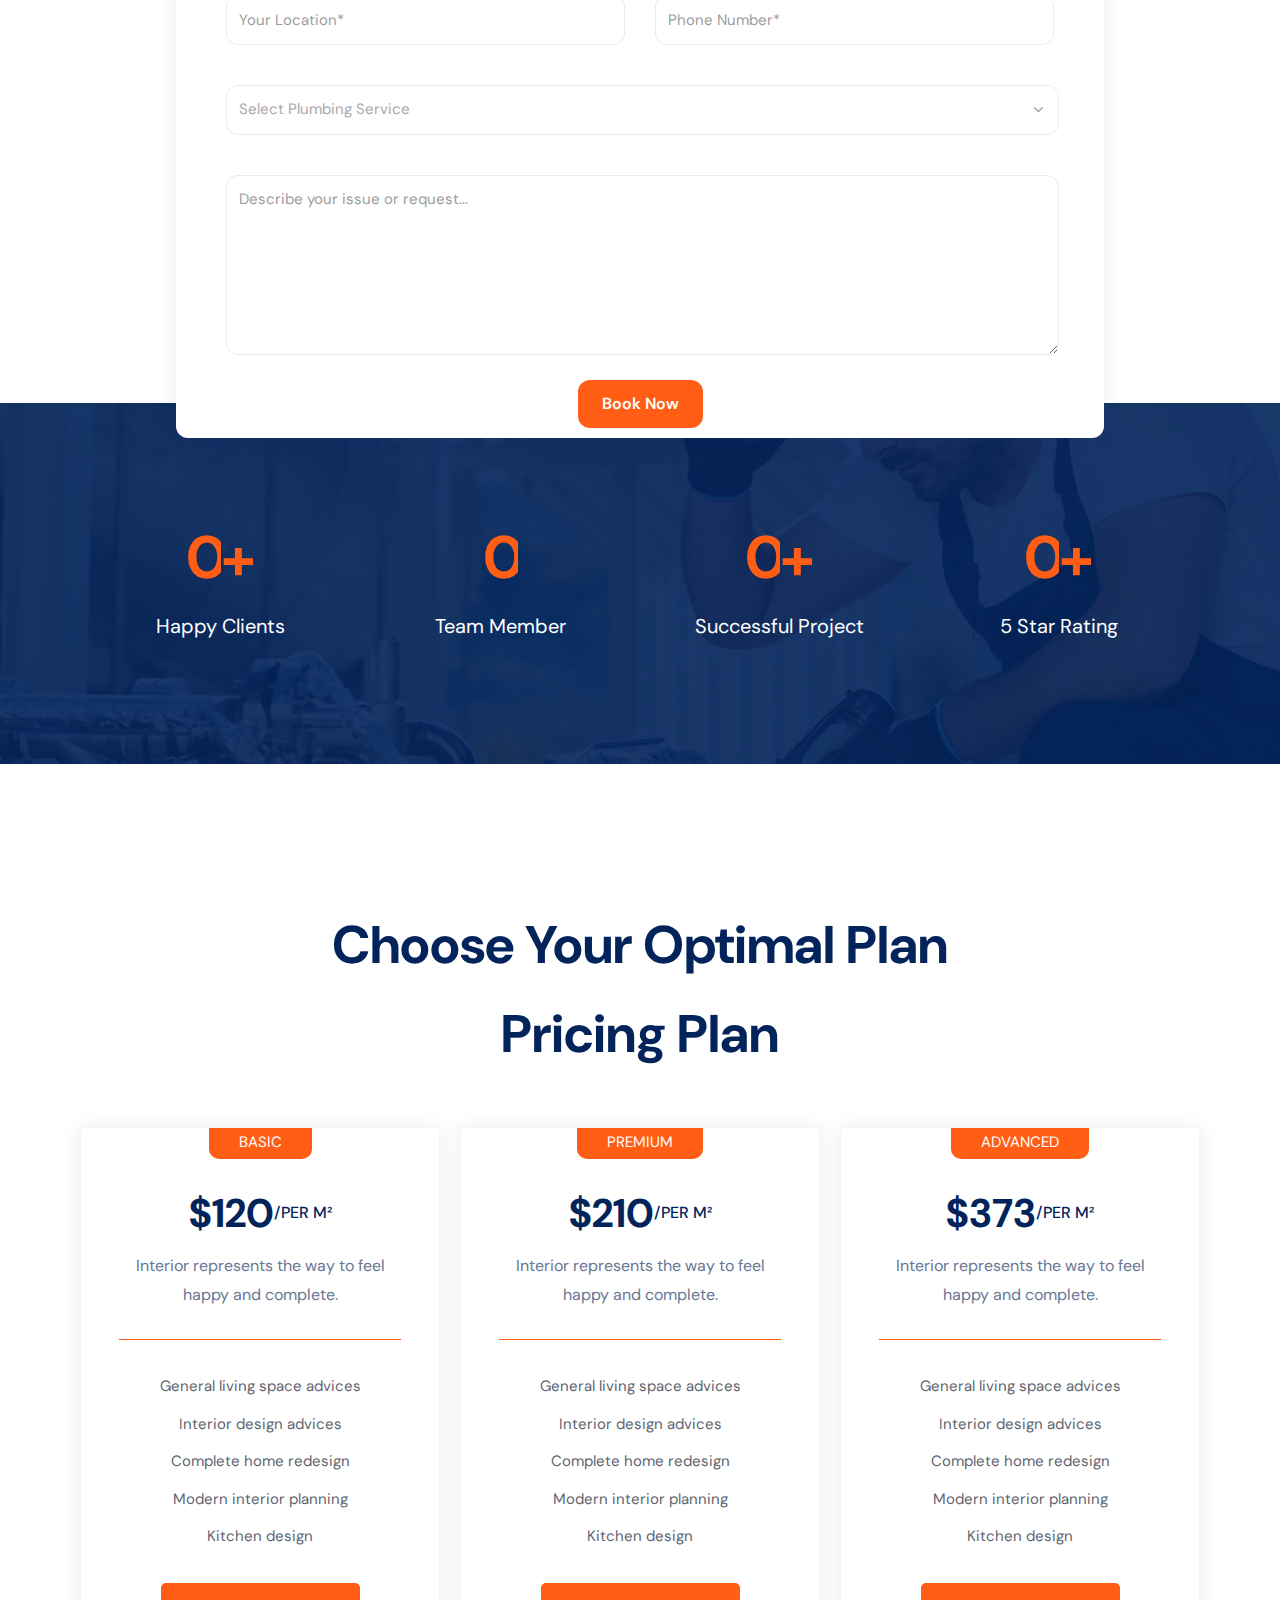
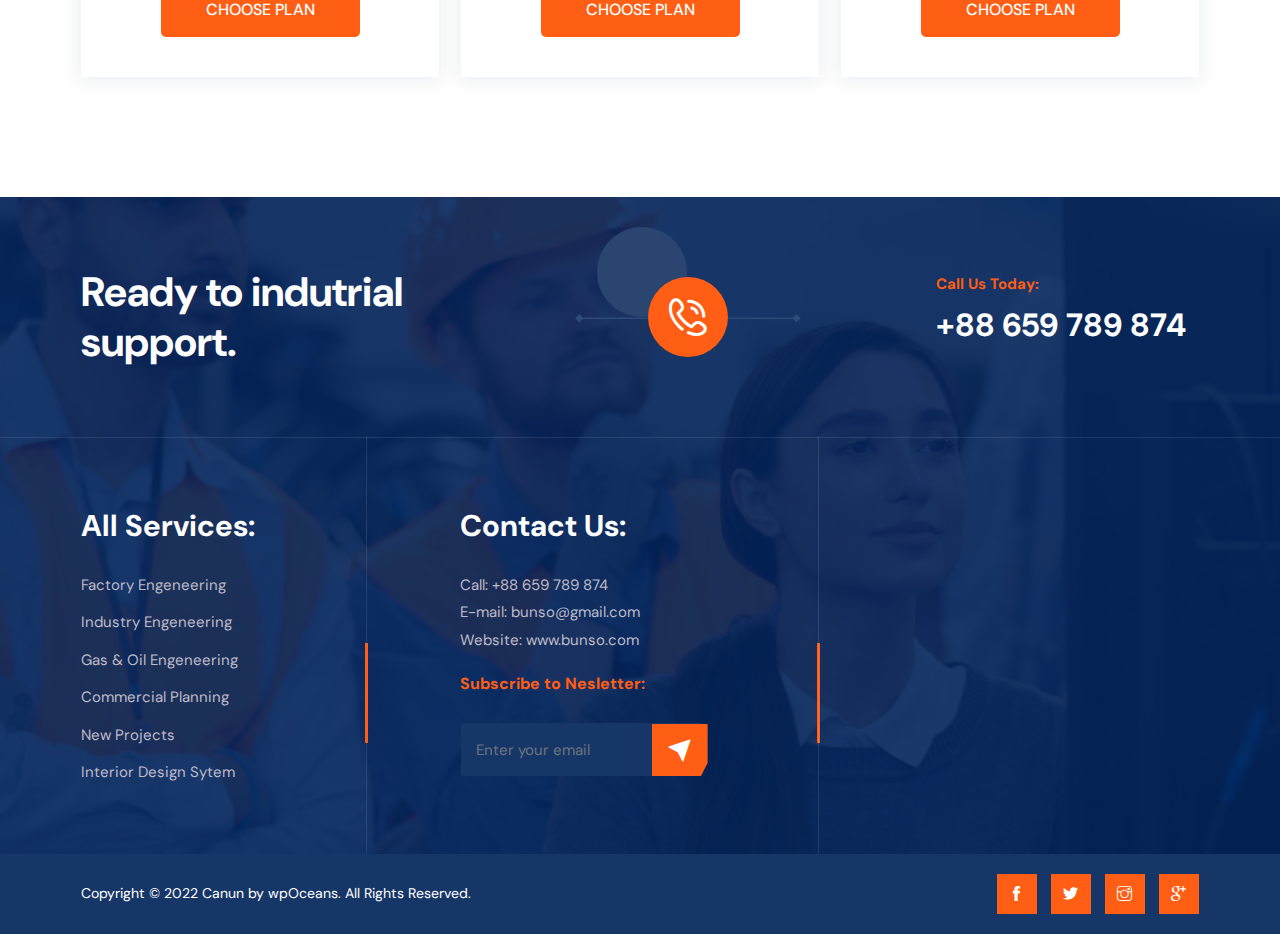
==== commit c5b89bae: "pu" ====
--- a/index.html
+++ b/index.html
@@ -143,9 +143,18 @@
                                 <li class="nav-item">
                                     <a class="nav-link" href="about.html">About Us</a>
                                 </li>
-                                <li class="nav-item">
-                                    <a class="nav-link" href="booking.html">Book Appointments</a>
+
+
+                                <li class="menu-item-has-children">
+                                    <a class="active" href="#">Services</a>
+                                    <ul class="sub-menu">
+                                        <li><a href="booking.html">Book a Service</a></li>
+                                        <li><a href="claim.html">Claim</a></li>
+                                        <li><a href="repair.html">Repair</a></li>
+                                    </ul>
                                 </li>
+                            
+
                                 <li class="nav-item">
                                     <a class="nav-link" href="pricing.html">Our Plans</a>
                                 </li>
--- a/assets/sass/style.css
+++ b/assets/sass/style.css
@@ -358,6 +358,7 @@
 
 .theme-btn, .view-cart-btn {
   background: #FF5E14;
+  border-radius: 5px;
   color: #fff;
   display: inline-block;
   font-weight: 600;
@@ -368,8 +369,8 @@
   z-index: 1;
   position: relative;
   font-size: 16px;
-  -webkit-clip-path: polygon(100% 0, 100% 75%, 88% 100%, 0 100%, 0 0);
-          clip-path: polygon(100% 0, 100% 75%, 88% 100%, 0 100%, 0 0);
+  /* -webkit-clip-path: polygon(100% 0, 100% 75%, 88% 100%, 0 100%, 0 0);
+          clip-path: polygon(100% 0, 100% 75%, 88% 100%, 0 100%, 0 0); */
   transition: all 0.3 ease-in-out;
 }
 .theme-btn:hover, .view-cart-btn:hover, .theme-btn:focus, .view-cart-btn:focus, .theme-btn:active, .view-cart-btn:active {
@@ -380,14 +381,17 @@
   .theme-btn, .view-cart-btn {
     font-size: 18px;
     font-size: 1.2rem;
+    border-radius: 5px;
+
   }
 }
 @media (max-width: 767px) {
   .theme-btn, .view-cart-btn {
+    border-radius: 5px;
     padding: 12px 18px;
     font-size: 14px;
-    -webkit-clip-path: polygon(100% 0, 100% 75%, 87% 100%, 0 100%, 0 0);
-            clip-path: polygon(100% 0, 100% 75%, 87% 100%, 0 100%, 0 0);
+    /* -webkit-clip-path: polygon(100% 0, 100% 75%, 87% 100%, 0 100%, 0 0);
+            clip-path: polygon(100% 0, 100% 75%, 87% 100%, 0 100%, 0 0); */
   }
 }
 
@@ -402,6 +406,8 @@
   font-weight: 700;
   line-height: 21px;
   transition: all 0.3 ease-in-out;
+  border-radius: 5px;
+
 }
 .theme-btn-s2 i {
   padding-left: 9px;
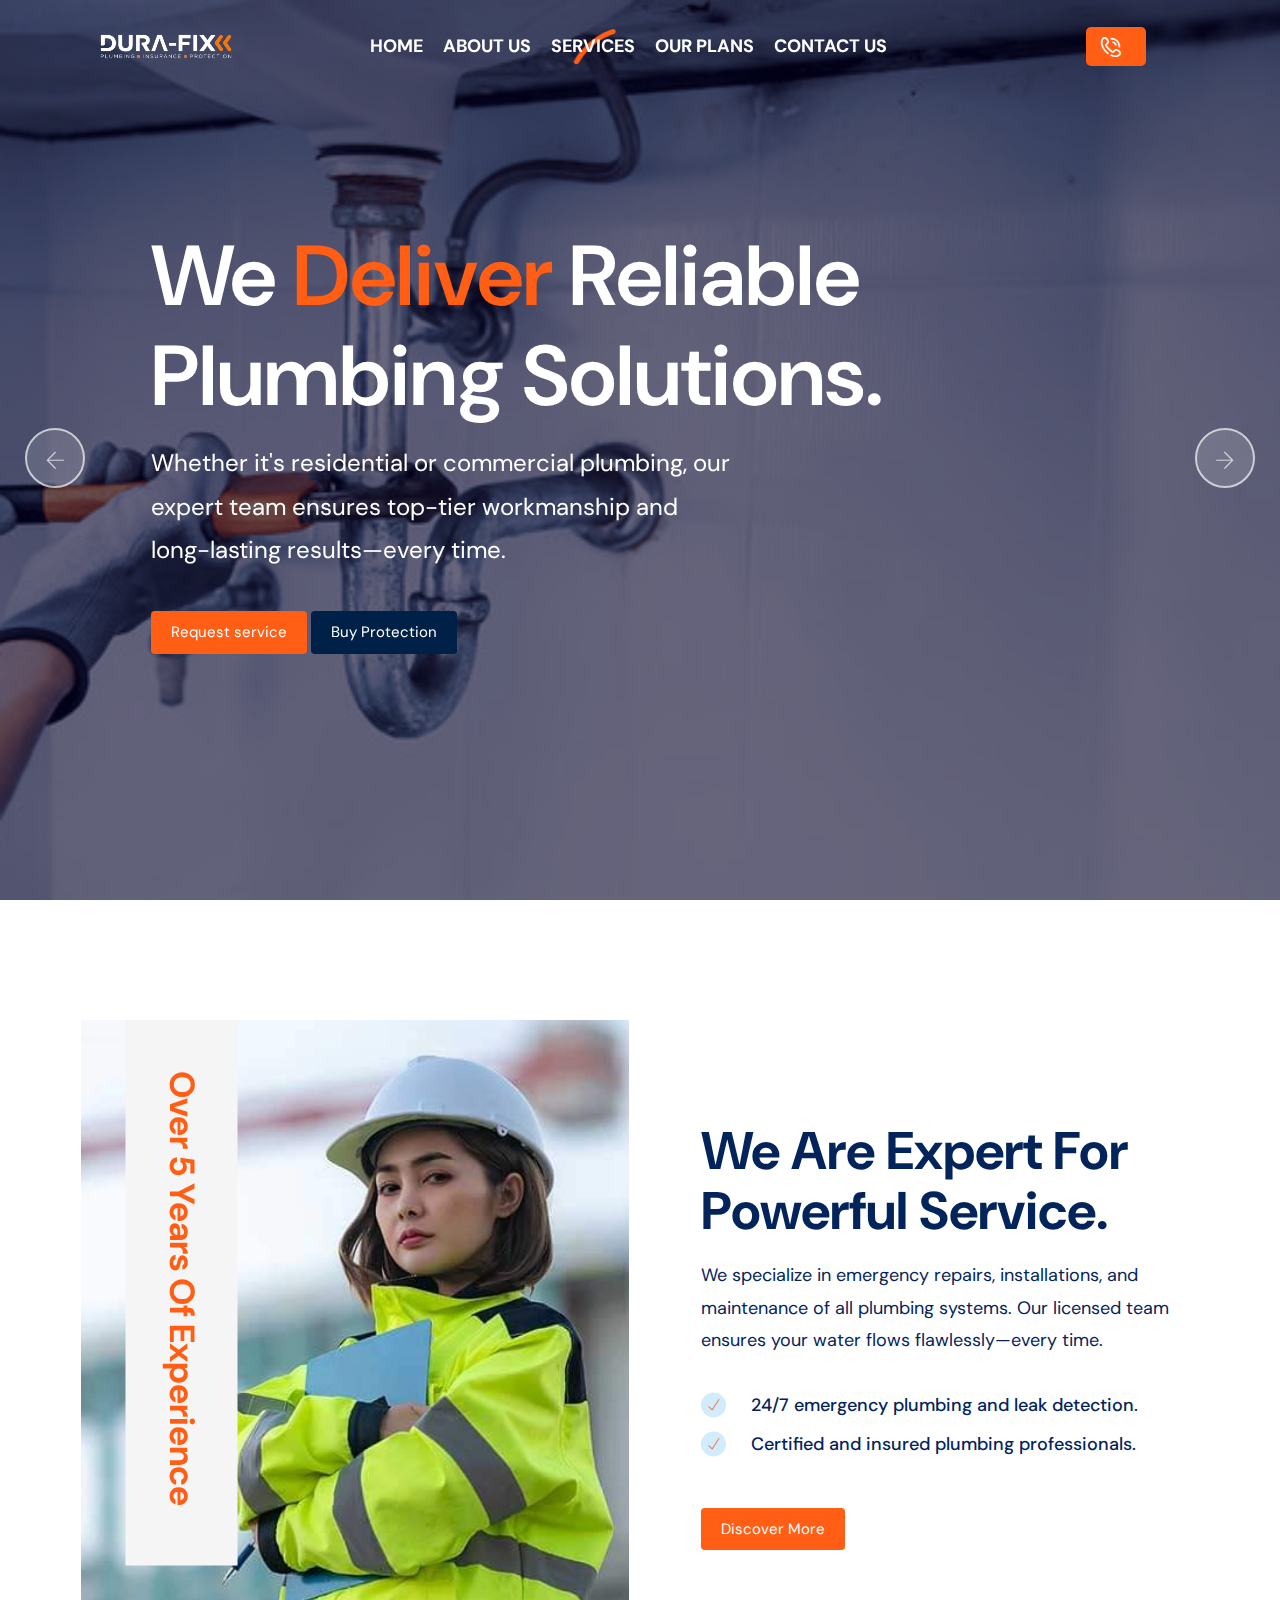
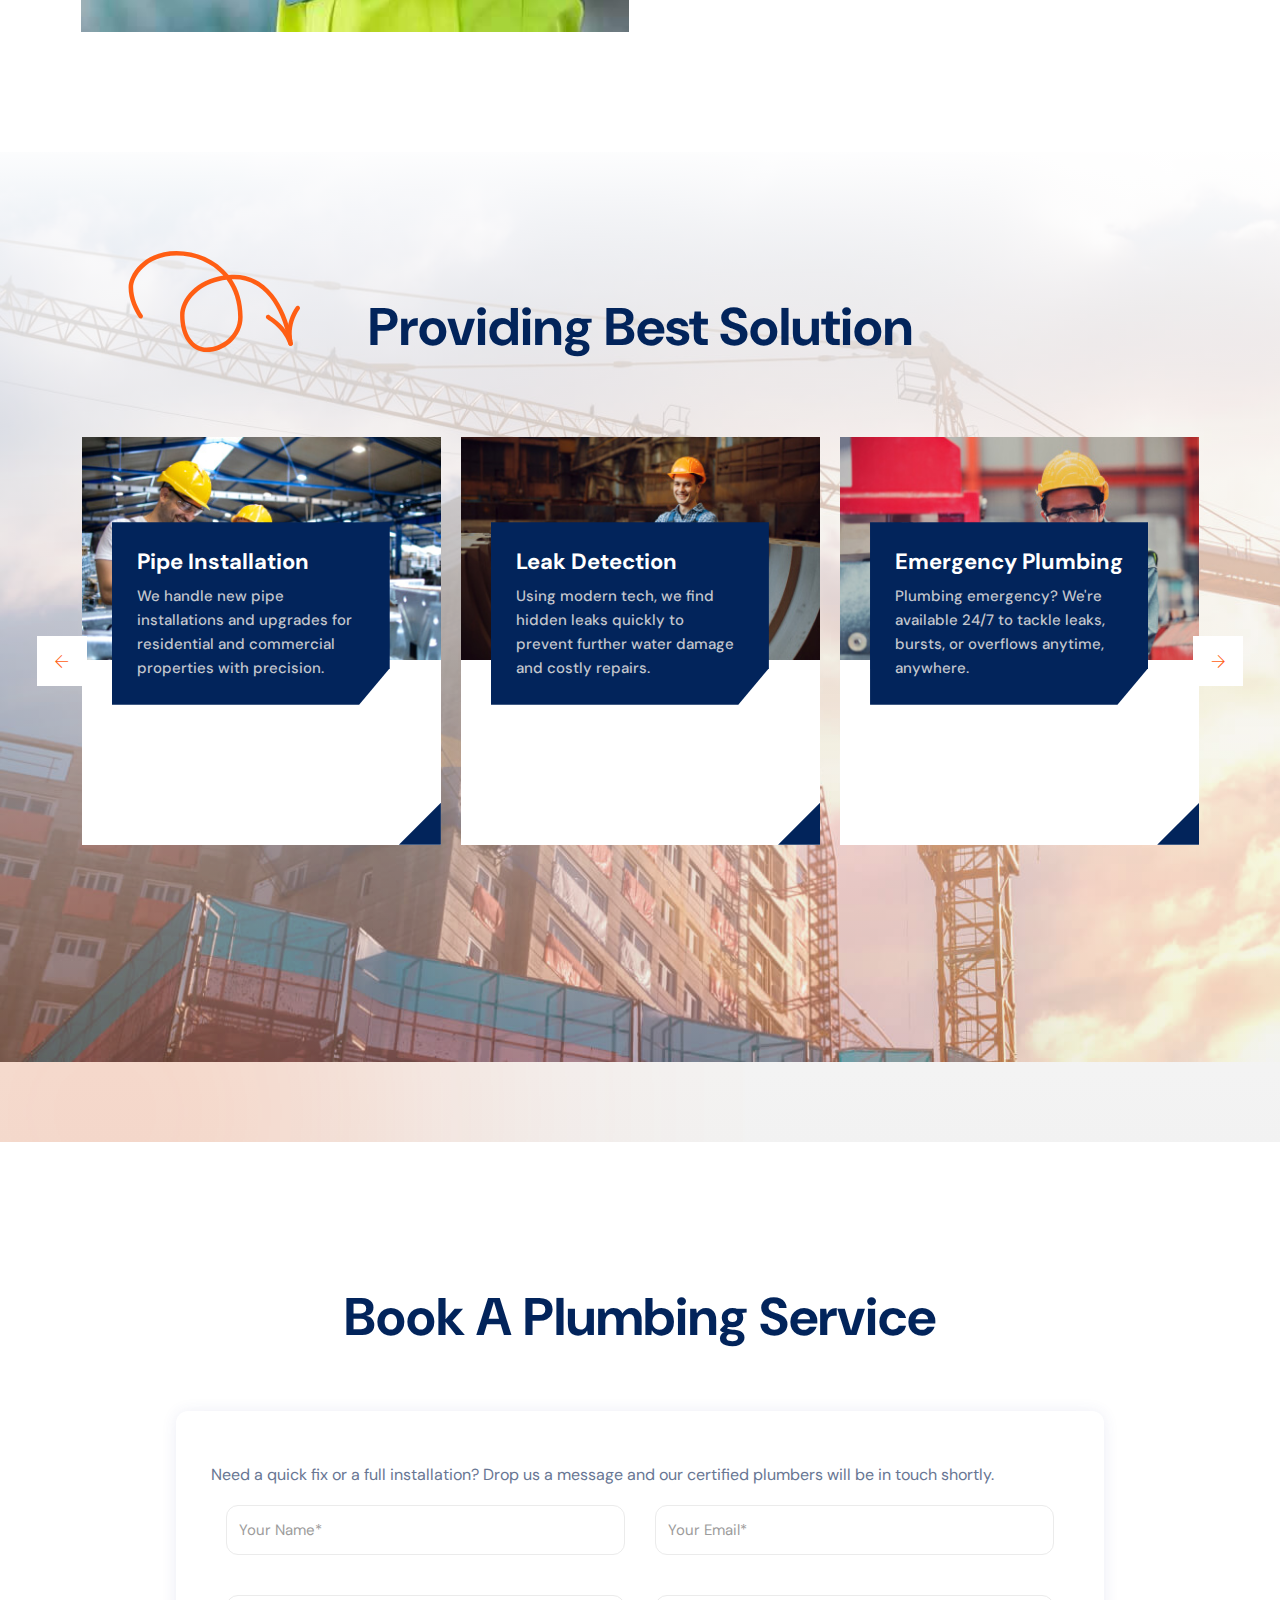
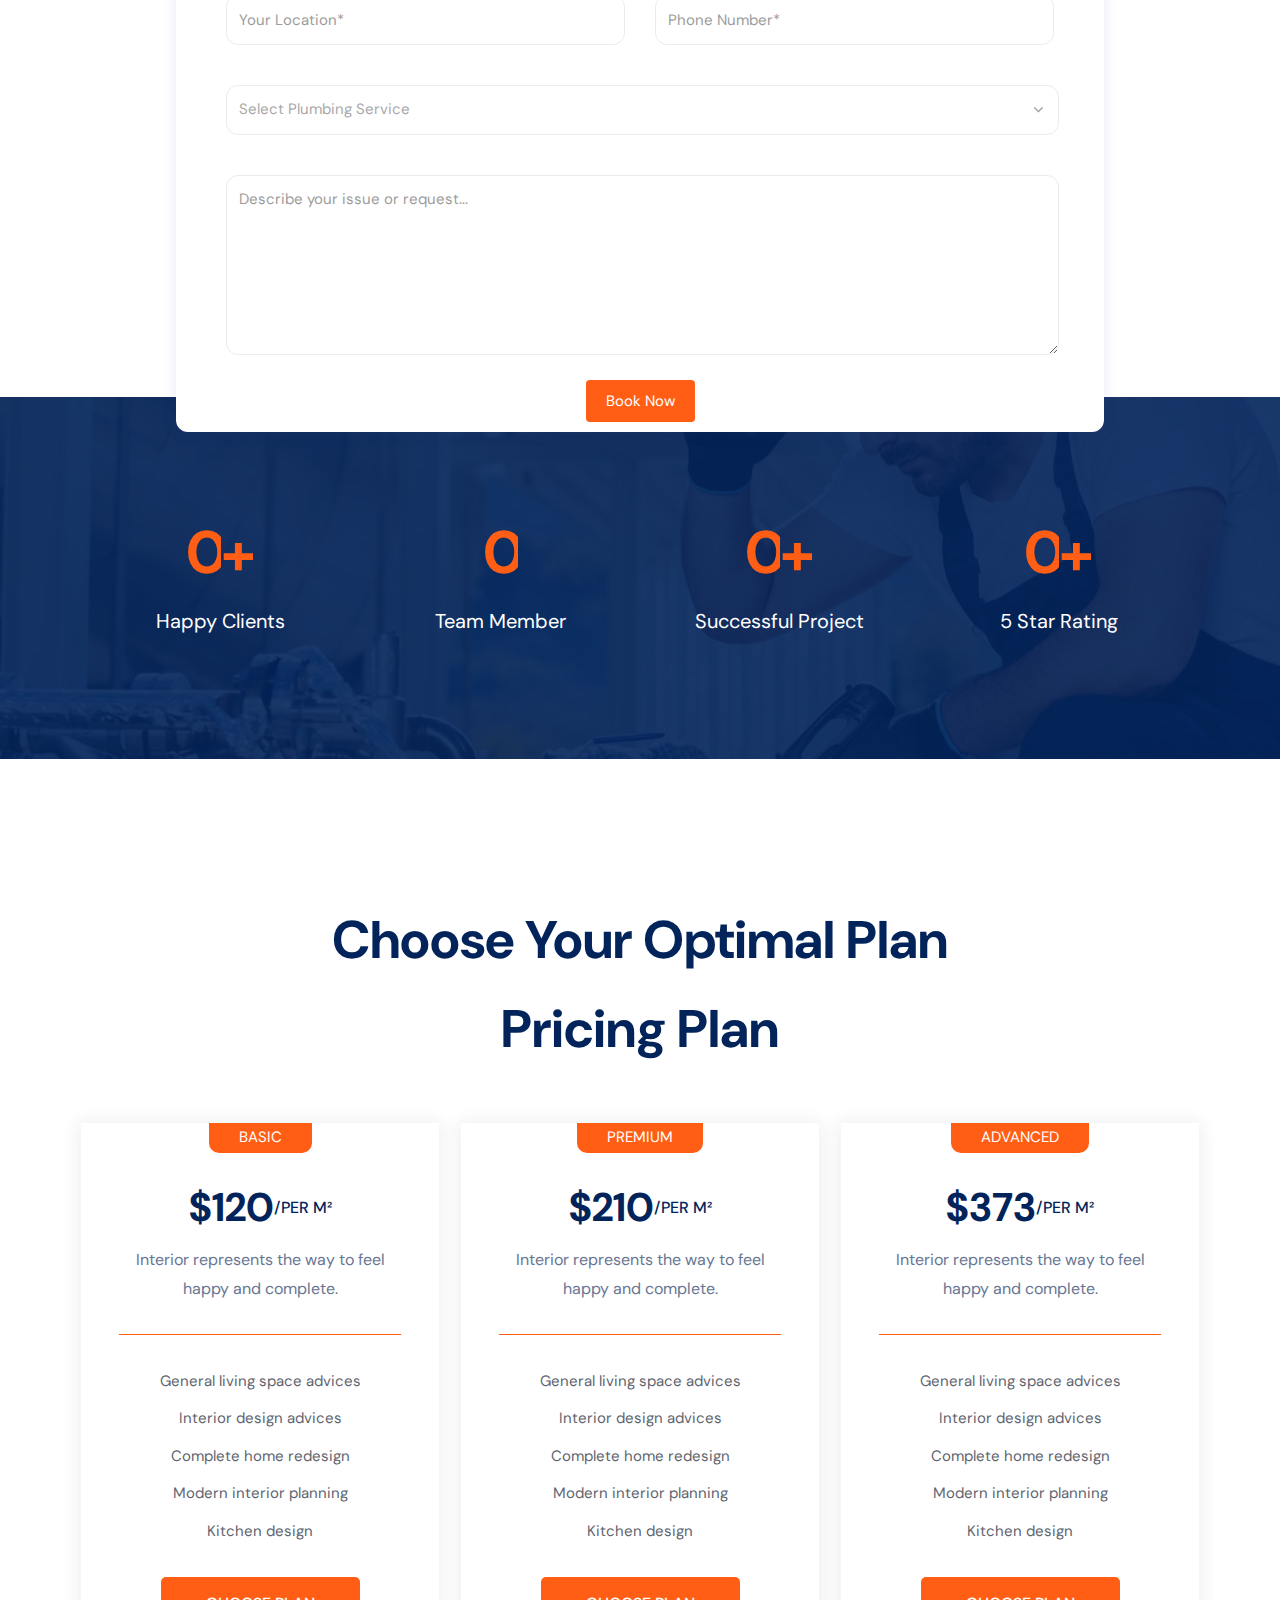
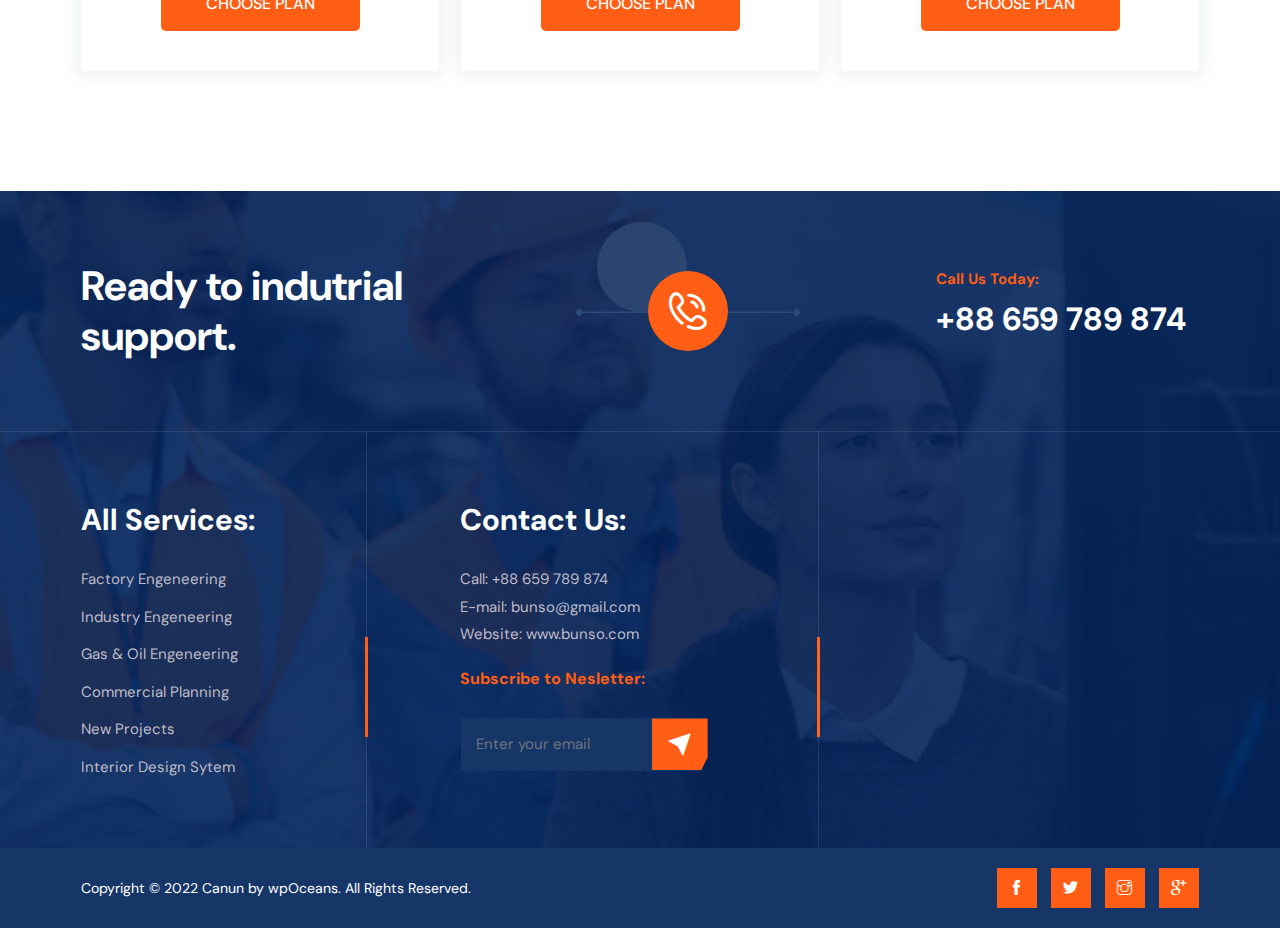
==== commit 8e71cba4: "oo" ====
--- a/index.html
+++ b/index.html
@@ -148,7 +148,6 @@
                                 <li class="menu-item-has-children">
                                     <a class="active" href="#">Services</a>
                                     <ul class="sub-menu">
-                                        <li><a href="booking.html">Book a Service</a></li>
                                         <li><a href="claim.html">Claim</a></li>
                                         <li><a href="repair.html">Repair</a></li>
                                     </ul>
@@ -281,7 +280,7 @@
                                     <li>24/7 emergency plumbing and leak detection.</li>
                                     <li>Certified and insured plumbing professionals.</li>
                                 </ul>
-                                <a href="about.html" class="btn btn-primary" style="border-radius: 10px; padding: 15px; background-color: #ff5e14; border: #ff5e14;">Discover More</a>
+                                <a href="about.html" class="btn btn-primary" style=" padding: 10px; padding-left: 20px; padding-right: 20px; background-color: #ff5e14; border: #ff5e14;">Discover More</a>
 
                             </div>
                         </div>
@@ -489,7 +488,7 @@
                         </div>
 
                         <div class="submit-area">
-                            <button type="submit" class="theme-btn" style="border-radius: 12px; padding: 12px 24px;">Book Now</button>
+                            <button type="submit" class="btn btn-primary" style=" padding: 10px; padding-left: 20px; padding-right: 20px; background-color: #ff5e14; border: #ff5e14;">Book Now</button>
                         </div>
                     </form>
                 </div>
--- a/assets/sass/style.css
+++ b/assets/sass/style.css
@@ -356,6 +356,31 @@
   font-size: 18px;
 }
 
+@media (min-width: 250px) and (max-width: 767px) {
+
+.theme-btn {
+  background: #FF5E14;
+  border-radius: 5px;
+  color: #fff;
+  display: inline-block;
+  font-weight: 600;
+  padding: 15px 45px;
+  border: 0;
+  text-transform: capitalize;
+  -webkit-backface-visibility: hidden;
+  z-index: 1;
+  position: relative;
+  font-size: 16px;
+  /* -webkit-clip-path: polygon(100% 0, 100% 75%, 88% 100%, 0 100%, 0 0);
+          clip-path: polygon(100% 0, 100% 75%, 88% 100%, 0 100%, 0 0); */
+  transition: all 0.3 ease-in-out;
+}
+
+}
+
+
+
+
 .theme-btn, .view-cart-btn {
   background: #FF5E14;
   border-radius: 5px;
@@ -373,6 +398,13 @@
           clip-path: polygon(100% 0, 100% 75%, 88% 100%, 0 100%, 0 0); */
   transition: all 0.3 ease-in-out;
 }
+
+
+
+
+
+
+
 .theme-btn:hover, .view-cart-btn:hover, .theme-btn:focus, .view-cart-btn:focus, .theme-btn:active, .view-cart-btn:active {
   color: #fff;
   background: #02245B;
@@ -2488,8 +2520,8 @@
     padding: 20px 12px;
   }
   .wpo-site-header .header-right .close-form .theme-btn, .wpo-site-header .header-right .close-form .view-cart-btn {
-    -webkit-clip-path: polygon(100% 0, 100% 75%, 75% 100%, 0 100%, 0 0);
-            clip-path: polygon(100% 0, 100% 75%, 75% 100%, 0 100%, 0 0);
+    /* -webkit-clip-path: polygon(100% 0, 100% 75%, 75% 100%, 0 100%, 0 0);
+            clip-path: polygon(100% 0, 100% 75%, 75% 100%, 0 100%, 0 0); */
   }
   .wpo-site-header .header-right .close-form .theme-btn i, .wpo-site-header .header-right .close-form .view-cart-btn i {
     margin-right: 0px;
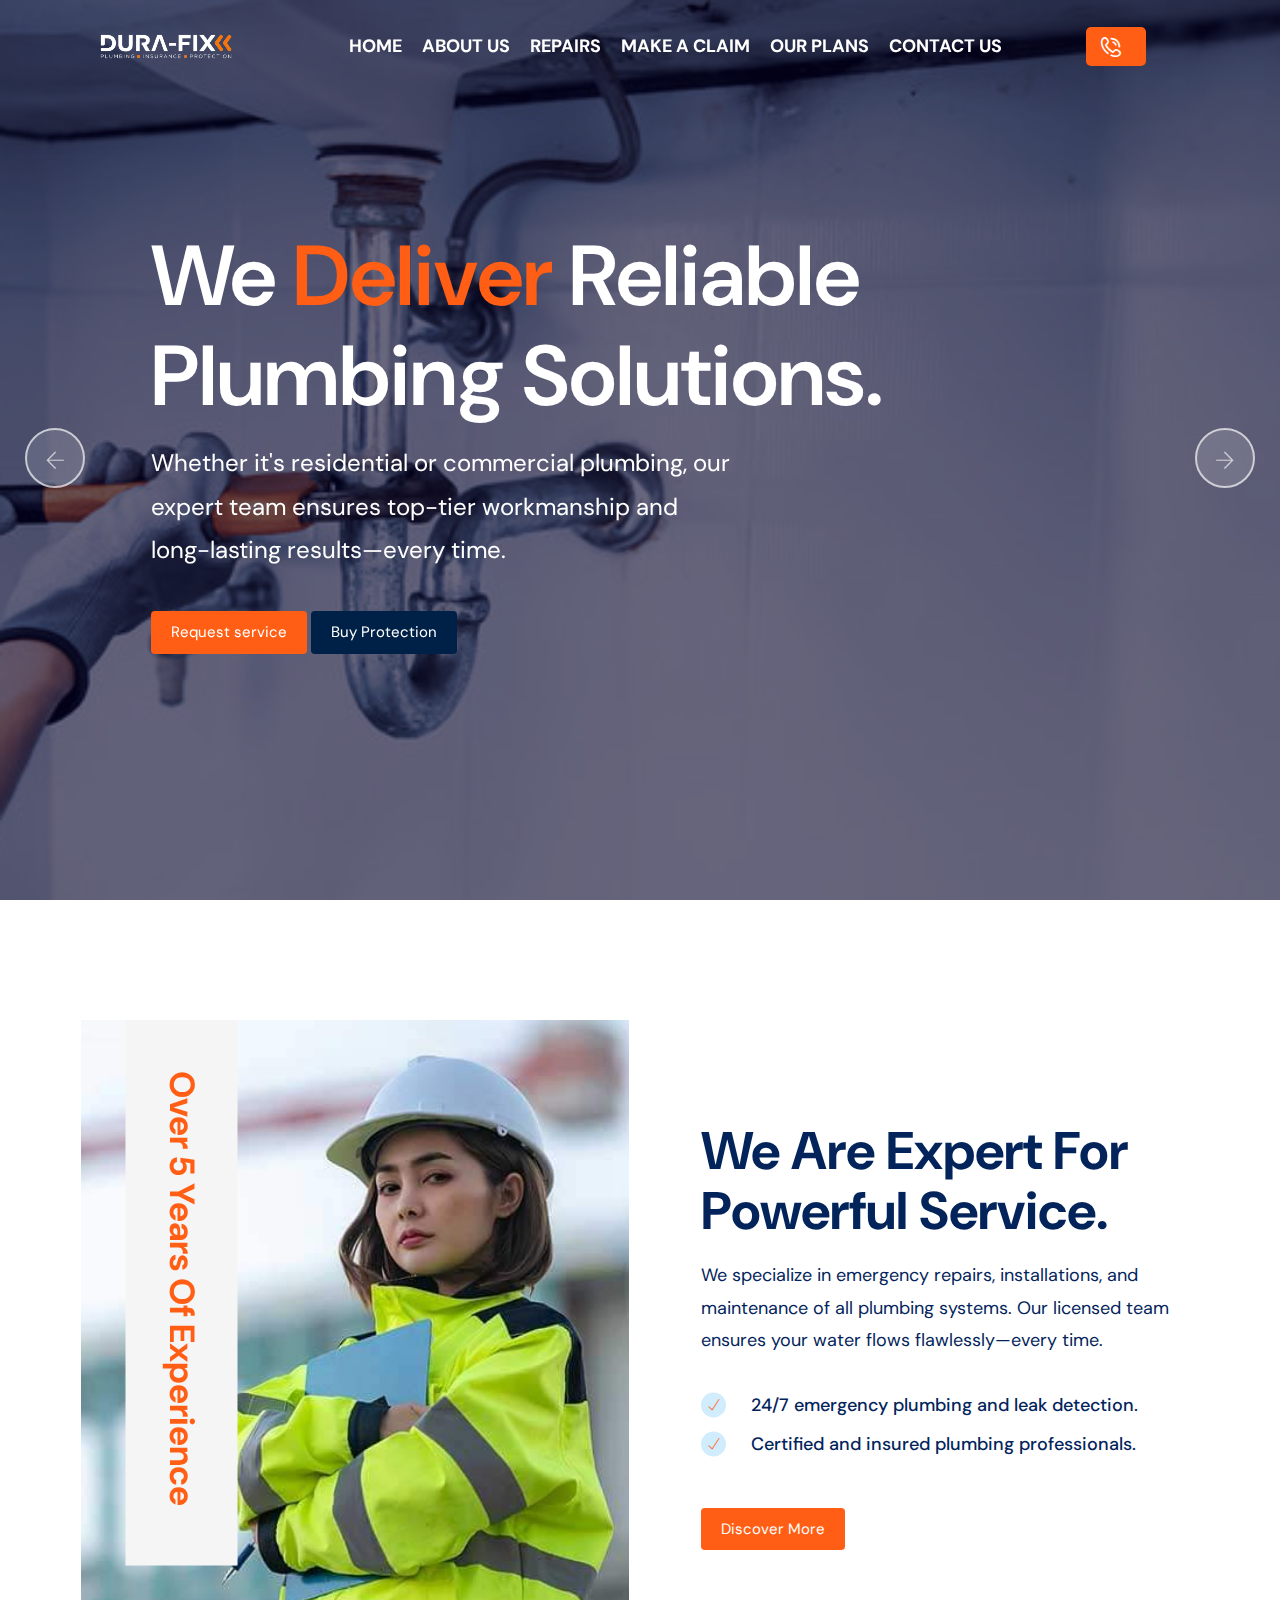
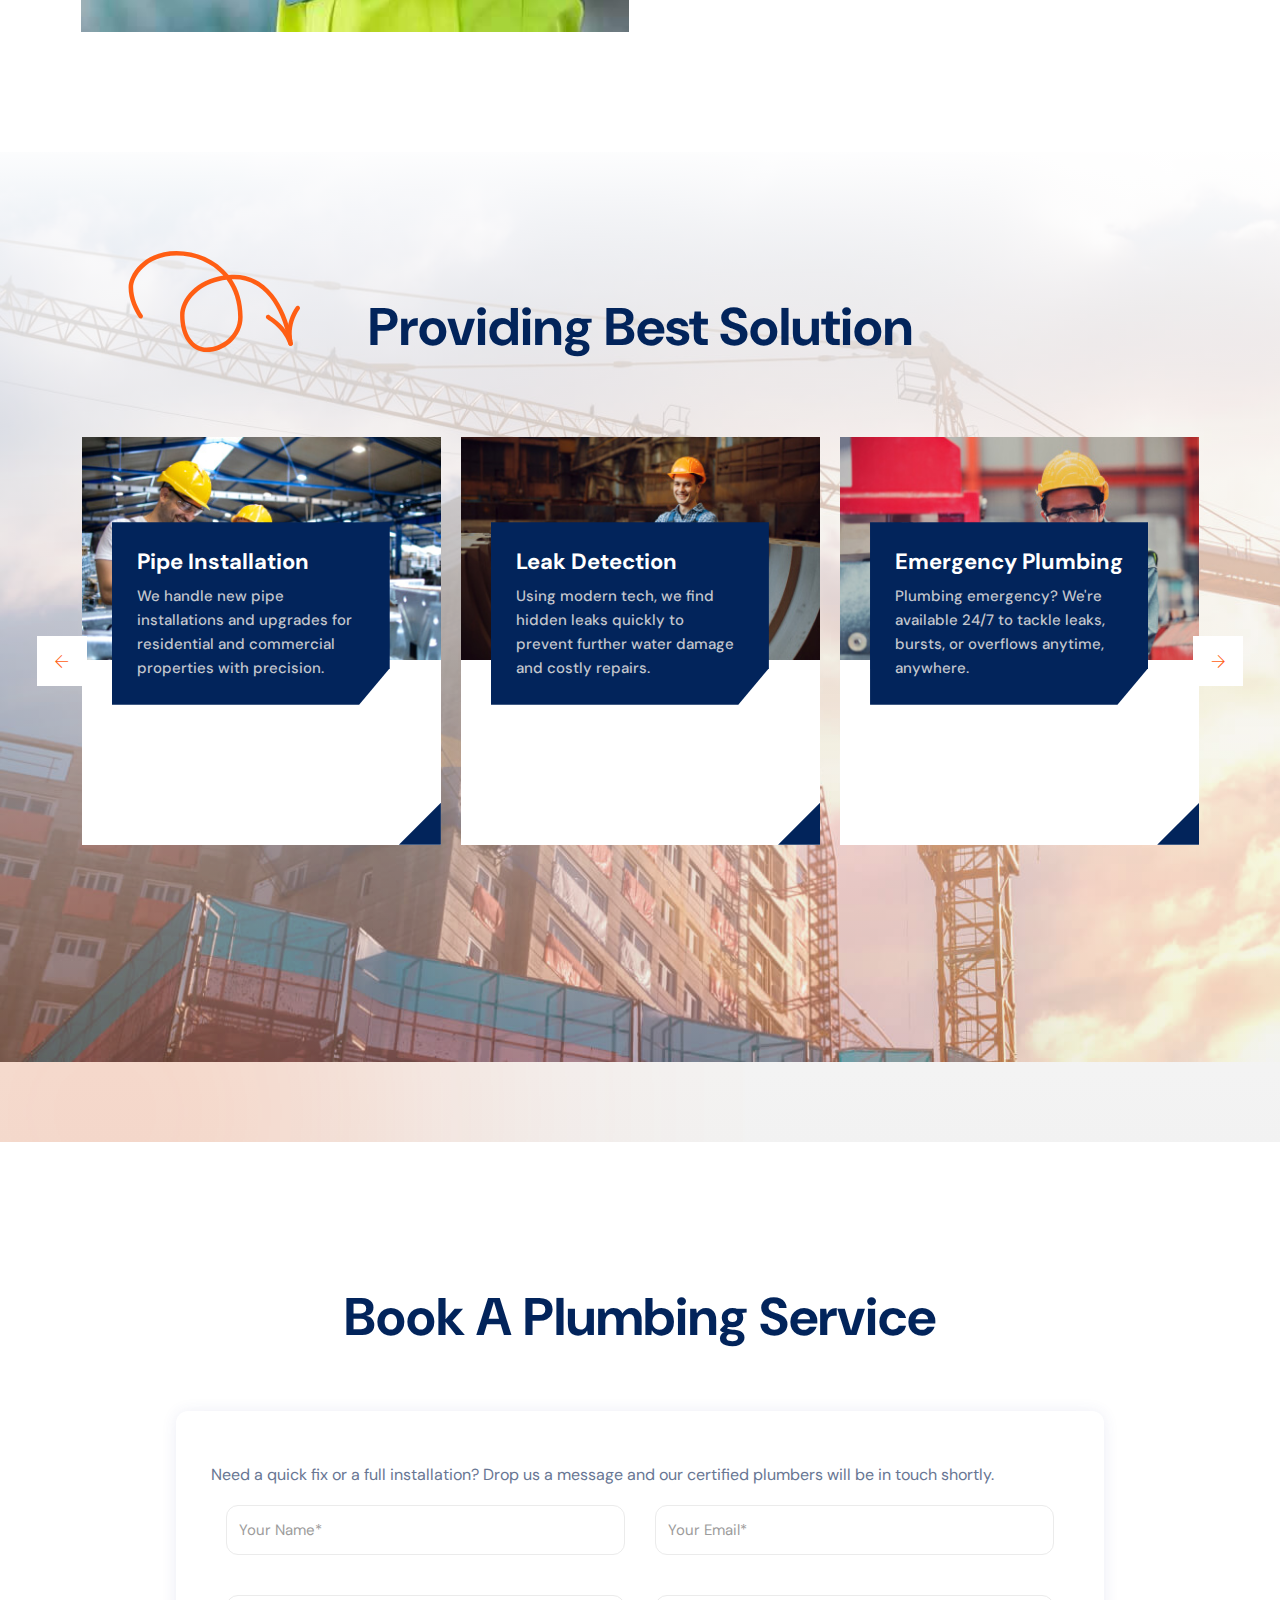
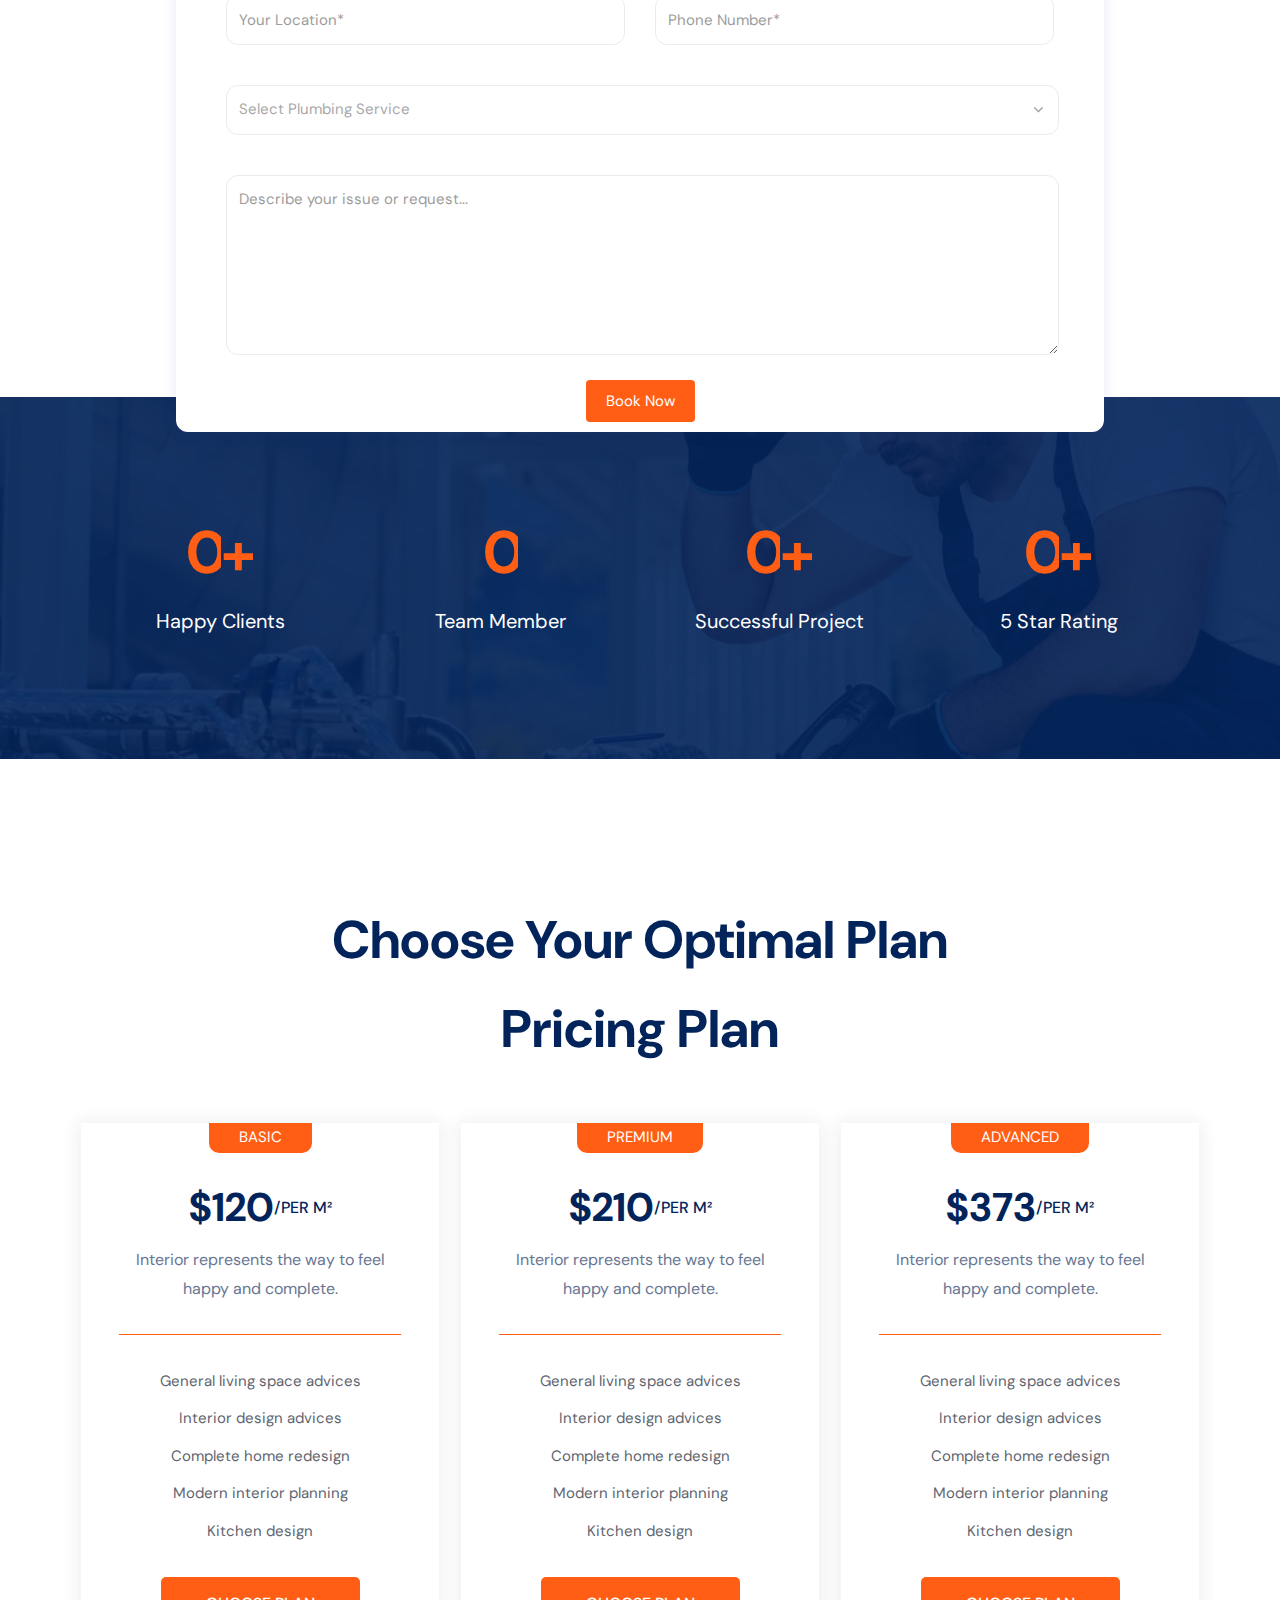
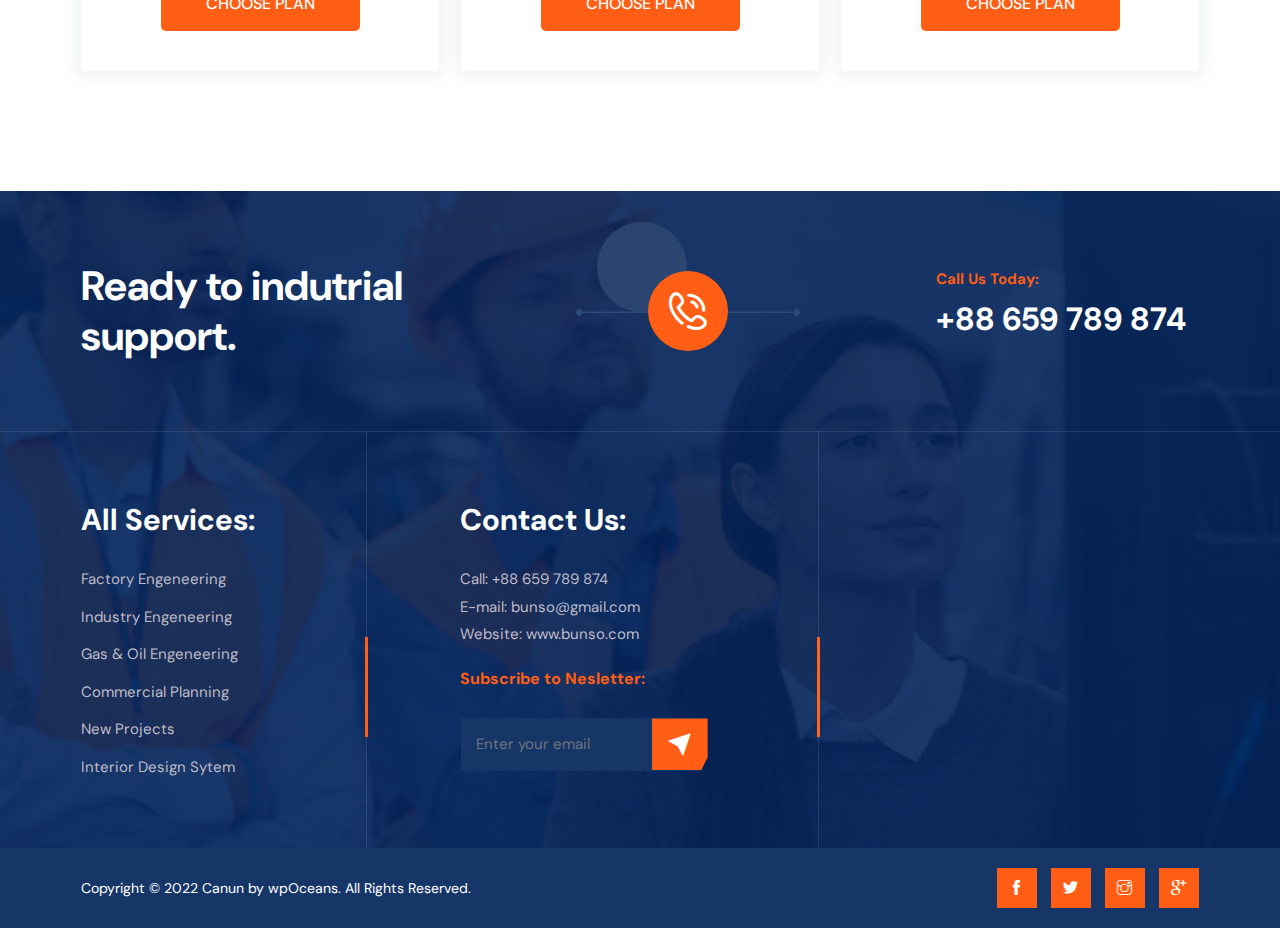
==== commit 3e5acb69: "o" ====
--- a/index.html
+++ b/index.html
@@ -133,7 +133,9 @@
                                     alt=""></a>
                         </div>
                     </div>
-                    <div class="col-lg-8 col-md-1 col-1">
+
+
+                    <div class="col-lg-9 col-md-1 col-1">
                         <div id="navbar" class="collapse navbar-collapse navigation-holder">
                             <button class="menu-close"><i class="ti-close"></i></button>
                             <ul class="nav navbar-nav mb-2 mb-lg-0">
@@ -143,16 +145,11 @@
                                 <li class="nav-item">
                                     <a class="nav-link" href="about.html">About Us</a>
                                 </li>
-
-
-                                <li class="menu-item-has-children">
-                                    <a class="active" href="#">Services</a>
-                                    <ul class="sub-menu">
-                                        <li><a href="claim.html">Claim</a></li>
-                                        <li><a href="repair.html">Repair</a></li>
-                                    </ul>
-                                </li>
-                            
+                                <li><a href="repair.html">Repairs</a></li>
+
+                                <li><a href="claim.html"> Make a Claim</a></li>
+
+                       
 
                                 <li class="nav-item">
                                     <a class="nav-link" href="pricing.html">Our Plans</a>
@@ -168,7 +165,7 @@
 
 
                     
-                    <div class="col-lg-2 col-md-2 col-2" st>
+                    <div class="col-lg-1 col-md-1 col-1" >
                         <div class="header-right" >
 
                        
